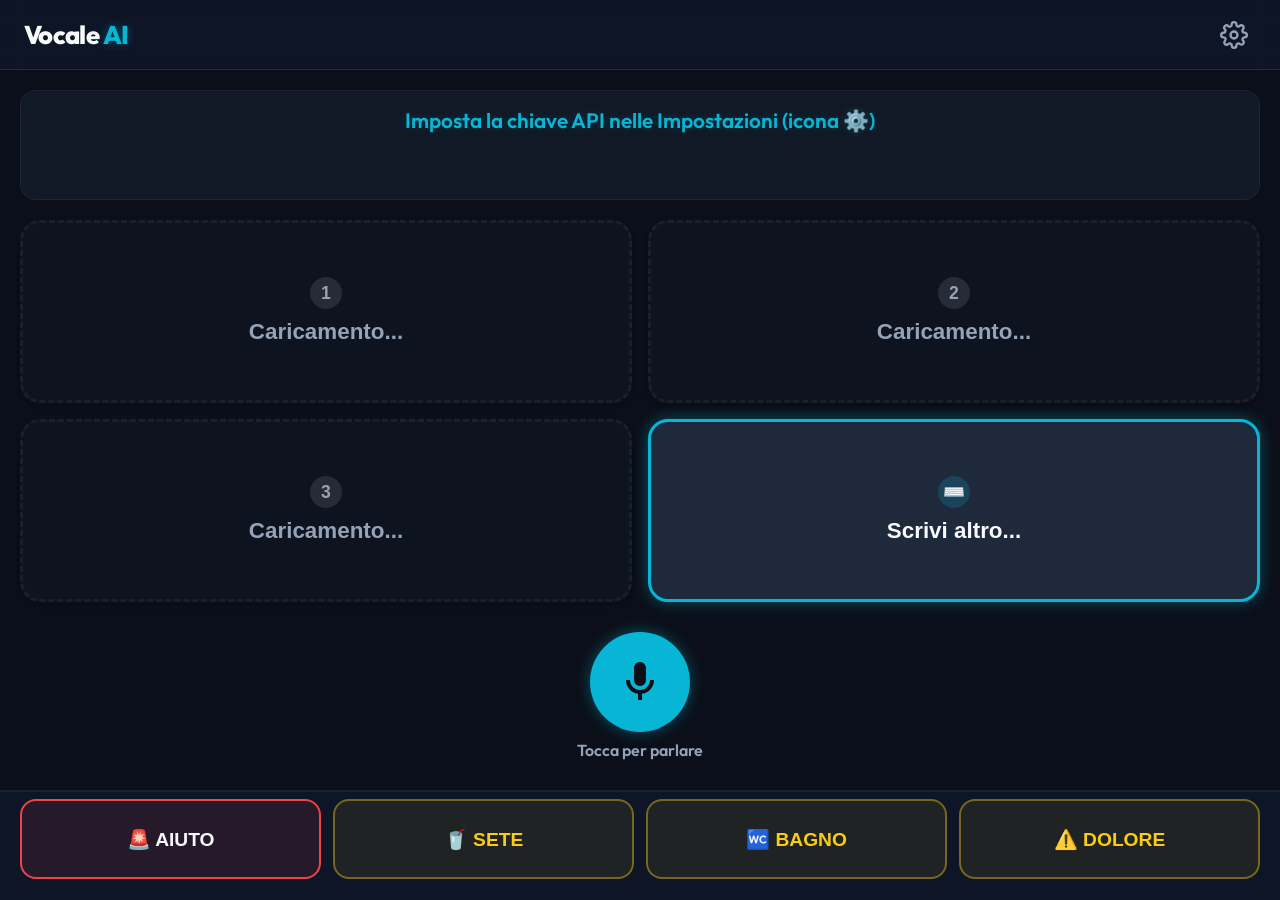
==== index.html @ 59e92af0 "Add Vocale AI predictive communication app Initial implementation of Vocale AI, a predictive augment" ====
<!DOCTYPE html>
<html lang="it">
<head>
    <meta charset="UTF-8">
    <meta name="viewport" content="width=device-width, initial-scale=1.0, maximum-scale=1.0, user-scalable=no, viewport-fit=cover">
    <title>Vocale AI - CAA Predittiva</title>
    <link rel="stylesheet" href="style.css">
    <!-- Google Fonts for modern typography -->
    <link rel="preconnect" href="https://fonts.googleapis.com">
    <link rel="preconnect" href="https://fonts.gstatic.com" crossorigin>
    <link href="https://fonts.googleapis.com/css2?family=Outfit:wght@400;600;800&display=swap" rel="stylesheet">
</head>
<body>

    <header class="app-header">
        <h1 class="logo">Vocale <span class="accent">AI</span></h1>
        <button id="settings-open-btn" class="icon-btn" aria-label="Apri impostazioni">
            <svg viewBox="0 0 24 24" width="28" height="28" fill="none" stroke="currentColor" stroke-width="2" stroke-linecap="round" stroke-linejoin="round">
                <circle cx="12" cy="12" r="3"></circle>
                <path d="M19.4 15a1.65 1.65 0 0 0 .33 1.82l.06.06a2 2 0 1 1-2.83 2.83l-.06-.06a1.65 1.65 0 0 0-1.82-.33 1.65 1.65 0 0 0-1 1.51V21a2 2 0 0 1-4 0v-.09A1.65 1.65 0 0 0 9 19.4a1.65 1.65 0 0 0-1.82.33l-.06.06a2 2 0 1 1-2.83-2.83l.06-.06a1.65 1.65 0 0 0 .33-1.82 1.65 1.65 0 0 0-1.51-1H3a2 2 0 0 1 0-4h.09A1.65 1.65 0 0 0 4.6 9a1.65 1.65 0 0 0-.33-1.82l-.06-.06a2 2 0 1 1 2.83-2.83l.06.06a1.65 1.65 0 0 0 1.82.33H9a1.65 1.65 0 0 0 1-1.51V3a2 2 0 0 1 4 0v.09a1.65 1.65 0 0 0 1 1.51 1.65 1.65 0 0 0 1.82-.33l.06-.06a2 2 0 1 1 2.83 2.83l-.06.06a1.65 1.65 0 0 0-.33 1.82V9a1.65 1.65 0 0 0 1.51 1H21a2 2 0 0 1 0 4h-.09a1.65 1.65 0 0 0-1.51 1z"></path>
            </svg>
        </button>
    </header>

    <main class="container">
        <!-- Status Display -->
        <section class="status-panel" id="status-panel">
            <div id="status" class="status-text">Imposta la chiave API per iniziare</div>
            
            <!-- Real-time Audio Wave Visualizer -->
            <canvas id="audio-visualizer" width="300" height="40"></canvas>
            
            <div id="heard-box" class="heard-box hidden">
                <span class="heard-label">Ascoltato:</span>
                <span id="heard-text" class="heard-text">...</span>
            </div>
        </section>

        <!-- Central Layout: Grid & Manual Mic -->
        <section class="interaction-area">
            <div class="grid-layout">
                <!-- Predictive Buttons (Populated by JS) -->
                <button id="suggest-1" class="suggestion-btn empty" disabled>
                    <span class="btn-num">1</span>
                    <span class="btn-text">Caricamento...</span>
                </button>
                <button id="suggest-2" class="suggestion-btn empty" disabled>
                    <span class="btn-num">2</span>
                    <span class="btn-text">Caricamento...</span>
                </button>
                <button id="suggest-3" class="suggestion-btn empty" disabled>
                    <span class="btn-num">3</span>
                    <span class="btn-text">Caricamento...</span>
                </button>
                
                <!-- Custom Option Button -->
                <button id="custom-btn" class="suggestion-btn custom-option">
                    <span class="btn-num">⌨️</span>
                    <span class="btn-text">Scrivi altro...</span>
                </button>
            </div>

            <!-- Giant Microphone Button (Shown in manual mode or as toggle) -->
            <div class="mic-container">
                <button id="mic-btn" aria-label="Attiva microfono" class="mic-pulse-btn">
                    <svg viewBox="0 0 24 24" width="48" height="48" fill="currentColor">
                        <path d="M12 14c1.66 0 3-1.34 3-3V5c0-1.66-1.34-3-3-3S9 3.34 9 5v6c0 1.66 1.34 3 3 3z"/>
                        <path d="M17 11c0 2.76-2.24 5-5 5s-5-2.24-5-5H5c0 3.53 2.61 6.43 6 6.92V21h2v-3.08c3.39-.49 6-3.39 6-6.92h-2z"/>
                    </svg>
                </button>
                <span id="mic-instruction" class="mic-instruction">Tocca per parlare</span>
            </div>
        </section>
    </main>

    <!-- Emergency Footer -->
    <footer class="emergency-bar" id="emergency-bar">
        <!-- Will be dynamically populated by JS -->
    </footer>

    <!-- SETTINGS MODAL -->
    <div id="settings-modal" class="modal-overlay hidden" role="dialog" aria-modal="true" aria-labelledby="settings-title">
        <div class="modal-content">
            <div class="modal-header">
                <h2 id="settings-title">Impostazioni</h2>
                <button id="settings-close-btn" class="close-btn" aria-label="Chiudi impostazioni">&times;</button>
            </div>
            <div class="modal-body">
                <div class="form-group">
                    <label for="api-key-input">Gemini API Key</label>
                    <input type="password" id="api-key-input" placeholder="Inserisci la tua API Key...">
                    <small>La chiave viene salvata localmente sul tuo dispositivo.</small>
                </div>

                <div class="form-row">
                    <div class="form-group half">
                        <label for="username-input">Nome Utente (Allerta)</label>
                        <input type="text" id="username-input" placeholder="Es. Marco">
                    </div>
                    <div class="form-group half">
                        <label for="location-select">Luogo Attuale</label>
                        <select id="location-select">
                            <option value="Generico">Generico</option>
                            <option value="Casa">Casa</option>
                            <option value="Ristorante">Fuori / Ristorante</option>
                            <option value="Medico">Visita Medica</option>
                        </select>
                    </div>
                </div>

                <div class="form-group">
                    <label for="listening-mode-select">Modalità Ascolto</label>
                    <select id="listening-mode-select">
                        <option value="manual">Manuale (Tocca per ascoltare)</option>
                        <option value="continuous">Passivo Continuo (Sempre attivo)</option>
                    </select>
                </div>

                <div class="form-group">
                    <label for="voice-select">Voce Sintesi Vocale (TTS)</label>
                    <select id="voice-select">
                        <!-- Populated by JS -->
                    </select>
                </div>

                <div class="form-row">
                    <div class="form-group half">
                        <label for="voice-rate">Velocità</label>
                        <input type="range" id="voice-rate" min="0.5" max="2" step="0.1" value="1">
                        <span id="rate-val">1.0x</span>
                    </div>
                    <div class="form-group half">
                        <label for="voice-pitch">Tonalità</label>
                        <input type="range" id="voice-pitch" min="0.5" max="1.5" step="0.1" value="1">
                        <span id="pitch-val">1.0</span>
                    </div>
                </div>

                <!-- Configurable Emergency Shortcuts -->
                <div class="form-group emergency-config-section">
                    <label>Pulsanti di Emergenza Personalizzati</label>
                    <div class="emergency-config-row">
                        <input type="text" id="em-lbl-1" placeholder="Etichetta (es. 🚨 AIUTO)" class="em-input-lbl">
                        <input type="text" id="em-txt-1" placeholder="Frase parlata (es. Aiuto!)" class="em-input-txt">
                    </div>
                    <div class="emergency-config-row">
                        <input type="text" id="em-lbl-2" placeholder="Etichetta (es. 🥤 SETE)" class="em-input-lbl">
                        <input type="text" id="em-txt-2" placeholder="Frase parlata (es. Voglio bere)" class="em-input-txt">
                    </div>
                    <div class="emergency-config-row">
                        <input type="text" id="em-lbl-3" placeholder="Etichetta (es. 🚾 BAGNO)" class="em-input-lbl">
                        <input type="text" id="em-txt-3" placeholder="Frase parlata (es. Devo andare in bagno)" class="em-input-txt">
                    </div>
                    <div class="emergency-config-row">
                        <input type="text" id="em-lbl-4" placeholder="Etichetta (es. ⚠️ DOLORE)" class="em-input-lbl">
                        <input type="text" id="em-txt-4" placeholder="Frase parlata (es. Sento dolore)" class="em-input-txt">
                    </div>
                </div>

                <div class="form-group danger-zone">
                    <h3>Dati & Memoria</h3>
                    <button id="clear-memory-btn" class="secondary-btn danger">Cancella cronologia risposte</button>
                </div>
            </div>
            <div class="modal-footer">
                <button id="settings-save-btn" class="primary-btn">Salva Impostazioni</button>
            </div>
        </div>
    </div>

    <!-- CUSTOM TEXT INPUT MODAL -->
    <div id="custom-modal" class="modal-overlay hidden" role="dialog" aria-modal="true" aria-labelledby="custom-title">
        <div class="modal-content custom-text-content">
            <div class="modal-header">
                <h2 id="custom-title">Messaggio Personalizzato</h2>
                <button id="custom-close-btn" class="close-btn" aria-label="Chiudi">&times;</button>
            </div>
            <div class="modal-body">
                <textarea id="custom-text-input" placeholder="Scrivi qui quello che vuoi dire..." rows="4"></textarea>
                
                <!-- Quick Phrases inside keyboard modal (dynamic prediction grid) -->
                <div class="quick-words-grid" id="predictive-words-grid">
                    <!-- Word pills will be injected here dynamically by JS -->
                </div>
            </div>
            <div class="modal-footer">
                <button id="custom-clear-btn" class="secondary-btn">Cancella</button>
                <button id="custom-speak-btn" class="primary-btn speak">🗣️ Parla</button>
            </div>
        </div>
    </div>

    <script src="script.js"></script>
</body>
</html>
---- style.css ----
/* Modern Dark Theme Design System */
:root {
    --bg-main: #0b0f19;
    --bg-card: #1e293b;
    --bg-card-hover: #334155;
    --text-primary: #f8fafc;
    --text-secondary: #94a3b8;
    --accent-cyan: #06b6d4;
    --accent-cyan-glow: rgba(6, 182, 212, 0.4);
    --accent-yellow: #facc15;
    --accent-yellow-glow: rgba(250, 204, 21, 0.3);
    --accent-red: #ef4444;
    --accent-red-glow: rgba(239, 68, 68, 0.4);
    --font-main: 'Outfit', -apple-system, BlinkMacSystemFont, "Segoe UI", Roboto, Helvetica, Arial, sans-serif;
    --shadow-neon: 0 0 15px var(--accent-cyan-glow);
    --shadow-red: 0 0 15px var(--accent-red-glow);
}

/* Reset and Base Styles */
* {
    box-sizing: border-box;
    margin: 0;
    padding: 0;
    -webkit-tap-highlight-color: transparent; /* Disable tap highlight on mobile */
}

body {
    background-color: var(--bg-main);
    color: var(--text-primary);
    font-family: var(--font-main);
    height: 100vh;
    display: flex;
    flex-direction: column;
    overflow: hidden;
    position: relative;
}

/* Header (iPhone Safe Area top support) */
.app-header {
    height: calc(70px + env(safe-area-inset-top, 0px));
    padding-top: env(safe-area-inset-top, 0px);
    background-color: rgba(15, 23, 42, 0.8);
    backdrop-filter: blur(10px);
    border-bottom: 1px solid rgba(255, 255, 255, 0.1);
    display: flex;
    align-items: center;
    justify-content: space-between;
    padding-left: 24px;
    padding-right: 24px;
    z-index: 10;
}

.logo {
    font-size: 1.6rem;
    font-weight: 800;
    letter-spacing: -0.025em;
    color: var(--text-primary);
}

.logo .accent {
    color: var(--accent-cyan);
    text-shadow: 0 0 10px var(--accent-cyan-glow);
}

.icon-btn {
    background: transparent;
    border: none;
    color: var(--text-secondary);
    cursor: pointer;
    padding: 8px;
    border-radius: 50%;
    transition: all 0.2s ease;
    display: flex;
    align-items: center;
    justify-content: center;
}

.icon-btn:hover {
    color: var(--text-primary);
    background-color: rgba(255, 255, 255, 0.05);
    transform: rotate(30deg);
}

/* Main Container */
.container {
    flex: 1;
    display: flex;
    flex-direction: column;
    padding: 20px;
    gap: 20px;
    justify-content: space-between;
    overflow: hidden;
}

/* Status Panel */
.status-panel {
    background: rgba(30, 41, 59, 0.4);
    border: 1px solid rgba(255, 255, 255, 0.05);
    border-radius: 16px;
    padding: 16px 20px;
    min-height: 110px;
    display: flex;
    flex-direction: column;
    justify-content: center;
    align-items: center;
    gap: 6px;
}

.status-text {
    font-size: 1.3rem;
    font-weight: 600;
    text-align: center;
    color: var(--accent-cyan);
    text-shadow: 0 0 8px rgba(6, 182, 212, 0.2);
}

/* Audio Visualizer Canvas */
#audio-visualizer {
    width: 100%;
    max-width: 300px;
    height: 40px;
    display: block;
    background: transparent;
    pointer-events: none;
    margin-top: 4px;
}

.heard-box {
    display: flex;
    align-items: center;
    gap: 8px;
    font-size: 1rem;
    background: rgba(15, 23, 42, 0.6);
    padding: 4px 12px;
    border-radius: 20px;
    border: 1px solid rgba(255, 255, 255, 0.05);
    max-width: 100%;
    transition: all 0.3s ease;
}

.heard-box.hidden {
    display: none;
}

.heard-label {
    color: var(--text-secondary);
    font-weight: 600;
}

.heard-text {
    color: var(--accent-yellow);
    font-style: italic;
    white-space: nowrap;
    overflow: hidden;
    text-overflow: ellipsis;
    max-width: 250px;
}

/* Alert Glow Animation (Name Detection) */
@keyframes alert-glow-anim {
    0% {
        box-shadow: 0 0 5px var(--accent-yellow-glow);
        border-color: rgba(250, 204, 21, 0.4);
    }
    50% {
        box-shadow: 0 0 20px var(--accent-yellow), 0 0 8px var(--accent-yellow-glow);
        border-color: var(--accent-yellow);
    }
    100% {
        box-shadow: 0 0 5px var(--accent-yellow-glow);
        border-color: rgba(250, 204, 21, 0.4);
    }
}

.heard-box.alert-glow {
    animation: alert-glow-anim 1.2s infinite;
    background-color: rgba(250, 204, 21, 0.12) !important;
    border-color: var(--accent-yellow) !important;
    border-width: 2px !important;
}

/* Interaction Area */
.interaction-area {
    flex: 1;
    display: flex;
    flex-direction: column;
    gap: 20px;
    min-height: 0;
}

/* Grid Layout for Big Buttons */
.grid-layout {
    display: grid;
    grid-template-columns: 1fr 1fr;
    grid-template-rows: 1fr 1fr;
    gap: 16px;
    flex: 1;
    min-height: 0;
}

/* Suggestion Buttons (Giant buttons) */
.suggestion-btn {
    background-color: var(--bg-card);
    border: 3px solid rgba(255, 255, 255, 0.05);
    border-radius: 20px;
    color: var(--text-primary);
    cursor: pointer;
    display: flex;
    flex-direction: column;
    align-items: center;
    justify-content: center;
    padding: 16px;
    gap: 10px;
    transition: all 0.2s cubic-bezier(0.4, 0, 0.2, 1);
    box-shadow: 0 4px 6px -1px rgba(0, 0, 0, 0.1), 0 2px 4px -1px rgba(0, 0, 0, 0.06);
    text-align: center;
}

.suggestion-btn.empty {
    border-style: dashed;
    background-color: rgba(30, 41, 59, 0.2);
    color: var(--text-secondary);
    cursor: not-allowed;
}

.suggestion-btn.custom-option {
    border-color: var(--accent-cyan);
    box-shadow: var(--shadow-neon);
}

.suggestion-btn:not(.empty):hover {
    background-color: var(--bg-card-hover);
    transform: translateY(-2px);
    border-color: var(--text-secondary);
}

.suggestion-btn:not(.empty):active {
    transform: translateY(1px);
    filter: brightness(0.9);
}

.suggestion-btn.custom-option:hover {
    border-color: #22d3ee;
    background-color: rgba(6, 182, 212, 0.08);
}

.btn-num {
    font-size: 1.1rem;
    font-weight: 800;
    background-color: rgba(255, 255, 255, 0.1);
    width: 32px;
    height: 32px;
    display: flex;
    align-items: center;
    justify-content: center;
    border-radius: 50%;
    color: var(--text-secondary);
}

.custom-option .btn-num {
    background-color: rgba(6, 182, 212, 0.2);
    color: var(--accent-cyan);
}

.btn-text {
    font-size: 1.4rem;
    font-weight: 600;
    line-height: 1.2;
    word-break: break-word;
}

/* Giant Microphone Area */
.mic-container {
    display: flex;
    flex-direction: column;
    align-items: center;
    gap: 8px;
    padding: 10px 0;
}

.mic-container.hidden {
    display: none;
}

.mic-pulse-btn {
    width: 100px;
    height: 100px;
    border-radius: 50%;
    background-color: var(--accent-cyan);
    color: var(--bg-main);
    border: none;
    cursor: pointer;
    display: flex;
    align-items: center;
    justify-content: center;
    transition: all 0.3s ease;
    box-shadow: var(--shadow-neon);
}

.mic-pulse-btn:hover {
    transform: scale(1.05);
    background-color: #22d3ee;
}

.mic-pulse-btn.listening {
    background-color: var(--accent-red);
    color: var(--text-primary);
    animation: mic-pulse-anim 1.5s infinite;
    box-shadow: var(--shadow-red);
}

.mic-instruction {
    font-size: 1rem;
    font-weight: 600;
    color: var(--text-secondary);
}

@keyframes mic-pulse-anim {
    0% { box-shadow: 0 0 0 0 rgba(239, 68, 68, 0.6); }
    70% { box-shadow: 0 0 0 18px rgba(239, 68, 68, 0); }
    100% { box-shadow: 0 0 0 0 rgba(239, 68, 68, 0); }
}

/* Emergency Footer (iPhone Safe Area bottom support) */
.emergency-bar {
    height: calc(110px + env(safe-area-inset-bottom, 0px));
    padding-bottom: calc(env(safe-area-inset-bottom, 0px) + 14px);
    background-color: rgba(15, 23, 42, 0.9);
    border-top: 2px solid rgba(255, 255, 255, 0.05);
    display: flex;
    align-items: center;
    justify-content: space-around;
    padding-left: 20px;
    padding-right: 20px;
    gap: 12px;
    z-index: 10;
}

.emergency-btn {
    flex: 1;
    height: 80px;
    font-size: 1.2rem;
    font-weight: 800;
    border-radius: 16px;
    border: 2px solid rgba(250, 204, 21, 0.4);
    background-color: rgba(250, 204, 21, 0.08);
    color: var(--accent-yellow);
    cursor: pointer;
    transition: all 0.2s ease;
    display: flex;
    align-items: center;
    justify-content: center;
    box-shadow: var(--accent-yellow-glow);
}

.emergency-btn:hover {
    background-color: rgba(250, 204, 21, 0.15);
    border-color: var(--accent-yellow);
    transform: translateY(-2px);
}

.emergency-btn:active {
    transform: scale(0.97);
}

.emergency-btn.help {
    border-color: var(--accent-red);
    background-color: rgba(239, 68, 68, 0.1);
    color: var(--text-primary);
}

.emergency-btn.help:hover {
    background-color: rgba(239, 68, 68, 0.2);
    border-color: var(--accent-red);
}

/* Modals Overlay */
.modal-overlay {
    position: fixed;
    top: 0;
    left: 0;
    right: 0;
    bottom: 0;
    background-color: rgba(11, 15, 25, 0.8);
    backdrop-filter: blur(8px);
    display: flex;
    align-items: center;
    justify-content: center;
    padding: 20px;
    z-index: 100;
    transition: opacity 0.3s ease;
}

.modal-overlay.hidden {
    display: none;
    pointer-events: none;
}

.modal-content {
    background-color: var(--bg-card);
    border: 2px solid var(--accent-cyan);
    box-shadow: 0 25px 50px -12px rgba(0, 0, 0, 0.5), var(--shadow-neon);
    border-radius: 24px;
    width: 100%;
    max-width: 500px;
    display: flex;
    flex-direction: column;
    overflow: hidden;
    max-height: 90vh;
}

.modal-header {
    padding: 20px 24px;
    border-bottom: 1px solid rgba(255, 255, 255, 0.05);
    display: flex;
    align-items: center;
    justify-content: space-between;
}

.modal-header h2 {
    font-size: 1.5rem;
    font-weight: 700;
}

.close-btn {
    background: transparent;
    border: none;
    color: var(--text-secondary);
    font-size: 2rem;
    cursor: pointer;
    width: 40px;
    height: 40px;
    border-radius: 50%;
    display: flex;
    align-items: center;
    justify-content: center;
    transition: all 0.2s ease;
}

.close-btn:hover {
    color: var(--text-primary);
    background-color: rgba(255, 255, 255, 0.05);
}

.modal-body {
    padding: 24px;
    overflow-y: auto;
    display: flex;
    flex-direction: column;
    gap: 20px;
}

/* Forms */
.form-group {
    display: flex;
    flex-direction: column;
    gap: 8px;
}

.form-group label {
    font-size: 1rem;
    font-weight: 600;
    color: var(--text-secondary);
}

.form-group input[type="password"],
.form-group input[type="text"],
.form-group select,
.modal-body textarea {
    background-color: rgba(15, 23, 42, 0.6);
    border: 2px solid rgba(255, 255, 255, 0.05);
    border-radius: 12px;
    padding: 12px 16px;
    font-size: 1.1rem;
    color: var(--text-primary);
    font-family: var(--font-main);
    transition: border-color 0.2s ease;
    width: 100%;
}

.form-group input[type="password"]:focus,
.form-group input[type="text"]:focus,
.form-group select:focus,
.modal-body textarea:focus {
    outline: none;
    border-color: var(--accent-cyan);
}

.form-group small {
    font-size: 0.85rem;
    color: var(--text-secondary);
}

.form-row {
    display: flex;
    gap: 16px;
}

.form-group.half {
    flex: 1;
}

.form-group input[type="range"] {
    -webkit-appearance: none;
    width: 100%;
    height: 6px;
    border-radius: 3px;
    background: rgba(255, 255, 255, 0.1);
    outline: none;
    margin: 12px 0;
}

.form-group input[type="range"]::-webkit-slider-thumb {
    -webkit-appearance: none;
    appearance: none;
    width: 20px;
    height: 20px;
    border-radius: 50%;
    background: var(--accent-cyan);
    cursor: pointer;
    box-shadow: 0 0 10px var(--accent-cyan-glow);
}

/* Configurable Emergency Styles */
.emergency-config-section {
    border-top: 1px solid rgba(255, 255, 255, 0.05);
    padding-top: 16px;
    margin-top: 8px;
    display: flex;
    flex-direction: column;
    gap: 12px;
}

.emergency-config-section label {
    font-size: 1.1rem;
    font-weight: 700;
    color: var(--accent-yellow);
}

.emergency-config-row {
    display: flex;
    gap: 10px;
}

.em-input-lbl {
    flex: 2; /* 40% width for emoji/label */
}

.em-input-txt {
    flex: 3; /* 60% width for TTS spoken phrase */
}

.danger-zone {
    border-top: 1px solid rgba(255, 255, 255, 0.05);
    padding-top: 16px;
    margin-top: 8px;
}

.danger-zone h3 {
    font-size: 1.1rem;
    color: var(--accent-red);
    margin-bottom: 8px;
}

/* Modals Footers */
.modal-footer {
    padding: 16px 24px;
    border-top: 1px solid rgba(255, 255, 255, 0.05);
    display: flex;
    justify-content: flex-end;
    gap: 12px;
}

.primary-btn {
    background-color: var(--accent-cyan);
    color: var(--bg-main);
    border: none;
    border-radius: 12px;
    padding: 12px 24px;
    font-size: 1.1rem;
    font-weight: 700;
    cursor: pointer;
    transition: all 0.2s ease;
}

.primary-btn:hover {
    background-color: #22d3ee;
    box-shadow: var(--shadow-neon);
}

.primary-btn.speak {
    background-color: var(--accent-yellow);
    box-shadow: var(--accent-yellow-glow);
}

.primary-btn.speak:hover {
    background-color: #fde047;
    box-shadow: 0 0 15px rgba(250, 204, 21, 0.5);
}

.secondary-btn {
    background-color: transparent;
    border: 2px solid rgba(255, 255, 255, 0.1);
    color: var(--text-primary);
    border-radius: 12px;
    padding: 12px 24px;
    font-size: 1.1rem;
    font-weight: 600;
    cursor: pointer;
    transition: all 0.2s ease;
}

.secondary-btn:hover {
    background-color: rgba(255, 255, 255, 0.05);
    border-color: rgba(255, 255, 255, 0.2);
}

.secondary-btn.danger {
    border-color: rgba(239, 68, 68, 0.4);
    color: var(--accent-red);
}

.secondary-btn.danger:hover {
    background-color: rgba(239, 68, 68, 0.1);
    border-color: var(--accent-red);
}

/* Custom Text Modal Specifics */
.custom-text-content {
    max-width: 600px;
}

.modal-body textarea {
    resize: none;
    font-size: 1.3rem;
    font-weight: 600;
    line-height: 1.4;
}

.quick-words-grid {
    display: grid;
    grid-template-columns: repeat(3, 1fr);
    gap: 10px;
    margin-top: 10px;
    min-height: 100px;
}

.word-pill {
    background-color: rgba(255, 255, 255, 0.04);
    border: 1px solid rgba(255, 255, 255, 0.08);
    color: var(--text-primary);
    border-radius: 20px;
    padding: 12px;
    font-size: 1.1rem;
    font-weight: 600;
    cursor: pointer;
    transition: all 0.2s ease;
    text-align: center;
}

.word-pill:hover {
    background-color: rgba(255, 255, 255, 0.08);
    border-color: rgba(255, 255, 255, 0.2);
    transform: scale(1.02);
}

.word-pill:active {
    transform: scale(0.98);
}

/* Responsiveness adjustments for smaller devices */
@media (max-width: 480px) {
    .grid-layout {
        gap: 12px;
    }
    
    .btn-text {
        font-size: 1.2rem;
    }
    
    .emergency-bar {
        padding: 10px;
        gap: 8px;
        height: calc(95px + env(safe-area-inset-bottom, 0px));
        padding-bottom: calc(env(safe-area-inset-bottom, 0px) + 8px);
    }
    
    .emergency-btn {
        height: 70px;
        font-size: 1rem;
        border-radius: 12px;
    }
    
    .status-text {
        font-size: 1.1rem;
    }
    
    .quick-words-grid {
        grid-template-columns: 1fr 1fr;
    }
}
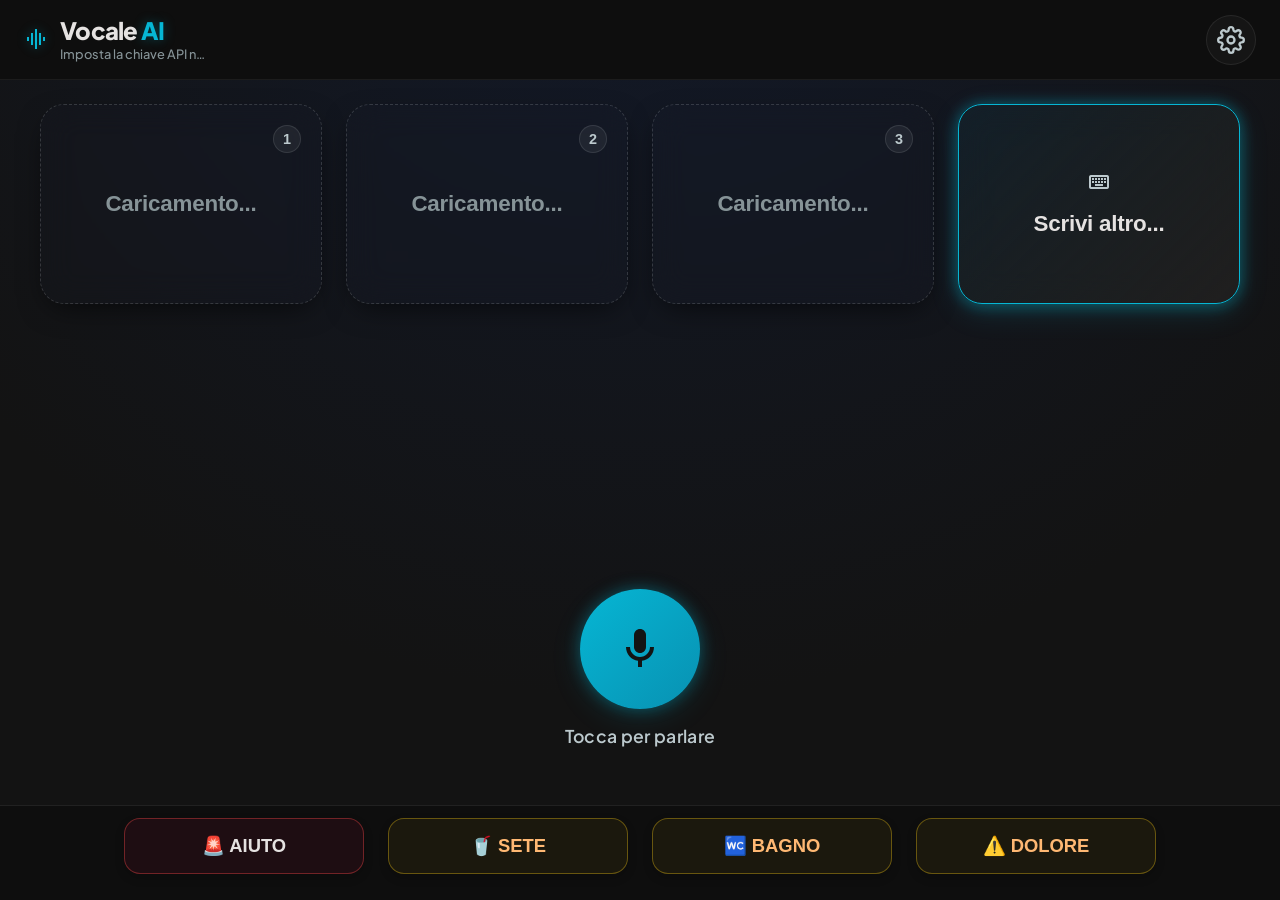
==== commit c0f08750: "Implement Stitch Design System with Material Symbols Redesign UI with premium glassmorphic styling a" ====
--- a/index.html
+++ b/index.html
@@ -4,16 +4,40 @@
     <meta charset="UTF-8">
     <meta name="viewport" content="width=device-width, initial-scale=1.0, maximum-scale=1.0, user-scalable=no, viewport-fit=cover">
     <title>Vocale AI - CAA Predittiva</title>
+    <!-- PWA Settings -->
+    <link rel="manifest" href="manifest.json">
+    <meta name="theme-color" content="#0b0f19">
+    <!-- iOS App Capable -->
+    <meta name="apple-mobile-web-app-capable" content="yes">
+    <meta name="apple-mobile-web-app-status-bar-style" content="black-translucent">
+    <meta name="apple-mobile-web-app-title" content="Vocale AI">
+    <link rel="apple-touch-icon" href="data:image/svg+xml;utf8,<svg xmlns=%22http://www.w3.org/2000/svg%22 viewBox=%220 0 24 24%22 width=%22180%22 height=%22180%22 fill=%22none%22 stroke=%22%2306b6d4%22 stroke-width=%222%22 stroke-linecap=%22round%22 stroke-linejoin=%22round%22><path d=%22M12 14c1.66 0 3-1.34 3-3V5c0-1.66-1.34-3-3-3S9 3.34 9 5v6c0 1.66 1.34 3 3 3z%22/><path d=%22M17 11c0 2.76-2.24 5-5 5s-5-2.24-5-5H5c0 3.53 2.61 6.43 6 6.92V21h2v-3.08c3.39-.49 6-3.39 6-6.92h-2z%22/></svg>">
+    
     <link rel="stylesheet" href="style.css">
-    <!-- Google Fonts for modern typography -->
+    <!-- Google Fonts & Material Symbols (Stitch Design System) -->
     <link rel="preconnect" href="https://fonts.googleapis.com">
     <link rel="preconnect" href="https://fonts.gstatic.com" crossorigin>
-    <link href="https://fonts.googleapis.com/css2?family=Outfit:wght@400;600;800&display=swap" rel="stylesheet">
+    <link href="https://fonts.googleapis.com/css2?family=Outfit:wght@400;600;800&family=Plus+Jakarta+Sans:wght@400;500;600;700&family=Atkinson+Hyperlegible+Next:wght@600&display=swap" rel="stylesheet">
+    <link href="https://fonts.googleapis.com/css2?family=Material+Symbols+Outlined:wght,FILL@100..700,0..1&display=swap" rel="stylesheet">
 </head>
 <body>
 
     <header class="app-header">
-        <h1 class="logo">Vocale <span class="accent">AI</span></h1>
+        <div class="header-left">
+            <span class="material-symbols-outlined logo-icon">graphic_eq</span>
+            <div class="logo-wrapper">
+                <h1 class="logo">Vocale <span class="accent">AI</span></h1>
+                <div id="status" class="status-subtext">Caricamento in corso...</div>
+            </div>
+        </div>
+        
+        <!-- Context status pill (Stitch style) -->
+        <div id="heard-box" class="heard-box hidden">
+            <span class="heard-label">Ascoltato:</span>
+            <span id="heard-text" class="heard-text">...</span>
+            <canvas id="audio-visualizer" width="80" height="20"></canvas>
+        </div>
+        
         <button id="settings-open-btn" class="icon-btn" aria-label="Apri impostazioni">
             <svg viewBox="0 0 24 24" width="28" height="28" fill="none" stroke="currentColor" stroke-width="2" stroke-linecap="round" stroke-linejoin="round">
                 <circle cx="12" cy="12" r="3"></circle>
@@ -23,20 +47,6 @@
     </header>
 
     <main class="container">
-        <!-- Status Display -->
-        <section class="status-panel" id="status-panel">
-            <div id="status" class="status-text">Imposta la chiave API per iniziare</div>
-            
-            <!-- Real-time Audio Wave Visualizer -->
-            <canvas id="audio-visualizer" width="300" height="40"></canvas>
-            
-            <div id="heard-box" class="heard-box hidden">
-                <span class="heard-label">Ascoltato:</span>
-                <span id="heard-text" class="heard-text">...</span>
-            </div>
-        </section>
-
-        <!-- Central Layout: Grid & Manual Mic -->
         <section class="interaction-area">
             <div class="grid-layout">
                 <!-- Predictive Buttons (Populated by JS) -->
@@ -55,15 +65,15 @@
                 
                 <!-- Custom Option Button -->
                 <button id="custom-btn" class="suggestion-btn custom-option">
-                    <span class="btn-num">⌨️</span>
+                    <span class="material-symbols-outlined btn-icon text-primary">keyboard</span>
                     <span class="btn-text">Scrivi altro...</span>
                 </button>
             </div>
 
-            <!-- Giant Microphone Button (Shown in manual mode or as toggle) -->
+            <!-- Central Microphone Button -->
             <div class="mic-container">
                 <button id="mic-btn" aria-label="Attiva microfono" class="mic-pulse-btn">
-                    <svg viewBox="0 0 24 24" width="48" height="48" fill="currentColor">
+                    <svg viewBox="0 0 24 24" width="36" height="36" fill="currentColor">
                         <path d="M12 14c1.66 0 3-1.34 3-3V5c0-1.66-1.34-3-3-3S9 3.34 9 5v6c0 1.66 1.34 3 3 3z"/>
                         <path d="M17 11c0 2.76-2.24 5-5 5s-5-2.24-5-5H5c0 3.53 2.61 6.43 6 6.92V21h2v-3.08c3.39-.49 6-3.39 6-6.92h-2z"/>
                     </svg>
@@ -90,6 +100,12 @@
                     <label for="api-key-input">Gemini API Key</label>
                     <input type="password" id="api-key-input" placeholder="Inserisci la tua API Key...">
                     <small>La chiave viene salvata localmente sul tuo dispositivo.</small>
+                </div>
+
+                <div class="form-group">
+                    <label for="instructions-input">Profilo Utente / Istruzioni IA</label>
+                    <textarea id="instructions-input" placeholder="Es. 'Sono un ragazzo di 20 anni, rispondi con uno stile molto informale e giovanile' oppure 'Usa un tono professionale e formale'..." rows="2"></textarea>
+                    <small>Aiuta Gemini ad adattare le risposte alla tua personalità e alle tue esigenze.</small>
                 </div>
 
                 <div class="form-row">
@@ -108,12 +124,22 @@
                     </div>
                 </div>
 
-                <div class="form-group">
-                    <label for="listening-mode-select">Modalità Ascolto</label>
-                    <select id="listening-mode-select">
-                        <option value="manual">Manuale (Tocca per ascoltare)</option>
-                        <option value="continuous">Passivo Continuo (Sempre attivo)</option>
-                    </select>
+                <div class="form-row">
+                    <div class="form-group half">
+                        <label for="listening-mode-select">Ascolto</label>
+                        <select id="listening-mode-select">
+                            <option value="manual">Manuale</option>
+                            <option value="continuous">Passivo</option>
+                        </select>
+                    </div>
+                    <div class="form-group half">
+                        <label for="model-select">Modello IA</label>
+                        <select id="model-select">
+                            <option value="gemini-3.1-flash-lite">3.1 Flash-Lite (Veloce)</option>
+                            <option value="gemini-3.5-flash">3.5 Flash (Bilanciato)</option>
+                            <option value="gemini-2.5-flash">2.5 Flash (Legacy)</option>
+                        </select>
+                    </div>
                 </div>
 
                 <div class="form-group">
--- a/style.css
+++ b/style.css
@@ -1,19 +1,36 @@
-/* Modern Dark Theme Design System */
+/* ==========================================================================
+   Vocale AI - Premium Design System (Inspired by Google Stitch Vibe Design)
+   ========================================================================== */
+
 :root {
-    --bg-main: #0b0f19;
-    --bg-card: #1e293b;
-    --bg-card-hover: #334155;
-    --text-primary: #f8fafc;
-    --text-secondary: #94a3b8;
+    /* Color Palette (Fidelity theme from Stitch Design System) */
+    --bg-main: #131313;
+    --bg-card: #201f1f;
+    --bg-card-hover: #353534;
+    --bg-header: #0e0e0e;
+    --border-glow: rgba(6, 182, 212, 0.12);
+    --border-glow-hover: rgba(6, 182, 212, 0.35);
+    
+    /* Text colors */
+    --text-primary: #e5e2e1;
+    --text-secondary: #bcc9cd;
+    --text-muted: #869397;
+    
+    /* Neon Accents & Glows */
     --accent-cyan: #06b6d4;
-    --accent-cyan-glow: rgba(6, 182, 212, 0.4);
-    --accent-yellow: #facc15;
-    --accent-yellow-glow: rgba(250, 204, 21, 0.3);
-    --accent-red: #ef4444;
-    --accent-red-glow: rgba(239, 68, 68, 0.4);
-    --font-main: 'Outfit', -apple-system, BlinkMacSystemFont, "Segoe UI", Roboto, Helvetica, Arial, sans-serif;
-    --shadow-neon: 0 0 15px var(--accent-cyan-glow);
-    --shadow-red: 0 0 15px var(--accent-red-glow);
+    --accent-cyan-glow: rgba(6, 182, 212, 0.35);
+    --accent-yellow: #ffb873;
+    --accent-yellow-glow: rgba(255, 184, 115, 0.25);
+    --accent-red: #ffb4ab;
+    --accent-red-glow: rgba(255, 180, 171, 0.35);
+    
+    /* Tokens */
+    --font-main: 'Plus Jakarta Sans', 'Outfit', -apple-system, BlinkMacSystemFont, "Segoe UI", Roboto, sans-serif;
+    --font-label: 'Atkinson Hyperlegible Next', var(--font-main);
+    --shadow-neon: 0 8px 30px rgba(6, 182, 212, 0.15), 0 0 15px var(--accent-cyan-glow);
+    --shadow-red: 0 8px 30px rgba(255, 180, 171, 0.15), 0 0 15px var(--accent-red-glow);
+    --shadow-card: 0 10px 30px -10px rgba(0, 0, 0, 0.7);
+    --transition-smooth: all 0.3s cubic-bezier(0.4, 0, 0.2, 1);
 }
 
 /* Reset and Base Styles */
@@ -21,170 +38,191 @@
     box-sizing: border-box;
     margin: 0;
     padding: 0;
-    -webkit-tap-highlight-color: transparent; /* Disable tap highlight on mobile */
-}
-
-body {
-    background-color: var(--bg-main);
+    -webkit-tap-highlight-color: transparent;
+}
+
+/* Base Viewport Rules for Native App Feel */
+html, body {
+    position: fixed;
+    width: 100%;
+    height: 100dvh;
+    overflow: hidden;
+    background: radial-gradient(circle at 50% -20%, hsl(222, 40%, 12%) 0%, var(--bg-main) 70%);
     color: var(--text-primary);
     font-family: var(--font-main);
-    height: 100vh;
     display: flex;
     flex-direction: column;
-    overflow: hidden;
-    position: relative;
-}
-
-/* Header (iPhone Safe Area top support) */
+    -webkit-font-smoothing: antialiased;
+}
+
+/* Sleek Floating Header with Glassmorphism */
 .app-header {
-    height: calc(70px + env(safe-area-inset-top, 0px));
+    height: calc(80px + env(safe-area-inset-top, 0px));
     padding-top: env(safe-area-inset-top, 0px);
-    background-color: rgba(15, 23, 42, 0.8);
-    backdrop-filter: blur(10px);
-    border-bottom: 1px solid rgba(255, 255, 255, 0.1);
+    background-color: var(--bg-header);
+    backdrop-filter: blur(20px);
+    -webkit-backdrop-filter: blur(20px);
+    border-bottom: 1px solid rgba(255, 255, 255, 0.06);
     display: flex;
     align-items: center;
     justify-content: space-between;
     padding-left: 24px;
     padding-right: 24px;
     z-index: 10;
+    flex-shrink: 0;
+    gap: 16px;
+}
+
+.header-left {
+    display: flex;
+    align-items: center;
+    gap: 12px;
+}
+
+.logo-icon {
+    font-size: 2rem;
+    color: var(--accent-cyan);
+    text-shadow: 0 0 12px var(--accent-cyan-glow);
+}
+
+.logo-wrapper {
+    display: flex;
+    flex-direction: column;
 }
 
 .logo {
-    font-size: 1.6rem;
+    font-size: 1.5rem;
     font-weight: 800;
-    letter-spacing: -0.025em;
+    letter-spacing: -0.03em;
     color: var(--text-primary);
+    line-height: 1.1;
 }
 
 .logo .accent {
     color: var(--accent-cyan);
-    text-shadow: 0 0 10px var(--accent-cyan-glow);
-}
-
-.icon-btn {
-    background: transparent;
-    border: none;
-    color: var(--text-secondary);
-    cursor: pointer;
-    padding: 8px;
-    border-radius: 50%;
-    transition: all 0.2s ease;
+    text-shadow: 0 0 12px var(--accent-cyan-glow);
+}
+
+.status-subtext {
+    font-size: 0.8rem;
+    color: var(--text-muted);
+    font-weight: 500;
+    margin-top: 2px;
+    white-space: nowrap;
+    overflow: hidden;
+    text-overflow: ellipsis;
+    max-width: 150px;
+    transition: var(--transition-smooth);
+}
+
+/* Heard Box inside the Header (Stitch Vibe Pill) */
+.heard-box {
     display: flex;
     align-items: center;
-    justify-content: center;
-}
-
-.icon-btn:hover {
+    gap: 12px;
+    font-size: 0.9rem;
+    background: rgba(255, 255, 255, 0.04);
+    border: 1px solid rgba(255, 255, 255, 0.08);
+    padding: 8px 16px;
+    border-radius: 30px;
+    max-width: 45%;
+    overflow: hidden;
+    white-space: nowrap;
+    text-overflow: ellipsis;
+    box-shadow: inset 0 1px 1px rgba(255, 255, 255, 0.05);
+    transition: var(--transition-smooth);
+}
+
+.heard-box.hidden {
+    display: none !important;
+}
+
+.heard-label {
+    color: var(--text-muted);
+    font-weight: 600;
+    font-size: 0.8rem;
+    text-transform: uppercase;
+    letter-spacing: 0.05em;
+    flex-shrink: 0;
+}
+
+.heard-text {
     color: var(--text-primary);
-    background-color: rgba(255, 255, 255, 0.05);
-    transform: rotate(30deg);
-}
-
-/* Main Container */
-.container {
-    flex: 1;
-    display: flex;
-    flex-direction: column;
-    padding: 20px;
-    gap: 20px;
-    justify-content: space-between;
+    font-weight: 500;
     overflow: hidden;
-}
-
-/* Status Panel */
-.status-panel {
-    background: rgba(30, 41, 59, 0.4);
-    border: 1px solid rgba(255, 255, 255, 0.05);
-    border-radius: 16px;
-    padding: 16px 20px;
-    min-height: 110px;
-    display: flex;
-    flex-direction: column;
-    justify-content: center;
-    align-items: center;
-    gap: 6px;
-}
-
-.status-text {
-    font-size: 1.3rem;
-    font-weight: 600;
-    text-align: center;
-    color: var(--accent-cyan);
-    text-shadow: 0 0 8px rgba(6, 182, 212, 0.2);
-}
-
-/* Audio Visualizer Canvas */
+    text-overflow: ellipsis;
+}
+
+/* Small Audio Visualizer in Pill */
 #audio-visualizer {
-    width: 100%;
-    max-width: 300px;
-    height: 40px;
+    width: 60px;
+    height: 16px;
     display: block;
     background: transparent;
     pointer-events: none;
-    margin-top: 4px;
-}
-
-.heard-box {
+    flex-shrink: 0;
+}
+
+.icon-btn {
+    background: rgba(255, 255, 255, 0.03);
+    border: 1px solid rgba(255, 255, 255, 0.08);
+    color: var(--text-secondary);
+    cursor: pointer;
+    padding: 10px;
+    border-radius: 50%;
+    transition: var(--transition-smooth);
     display: flex;
     align-items: center;
-    gap: 8px;
-    font-size: 1rem;
-    background: rgba(15, 23, 42, 0.6);
-    padding: 4px 12px;
-    border-radius: 20px;
-    border: 1px solid rgba(255, 255, 255, 0.05);
-    max-width: 100%;
-    transition: all 0.3s ease;
-}
-
-.heard-box.hidden {
-    display: none;
-}
-
-.heard-label {
-    color: var(--text-secondary);
-    font-weight: 600;
-}
-
-.heard-text {
-    color: var(--accent-yellow);
-    font-style: italic;
-    white-space: nowrap;
+    justify-content: center;
+    flex-shrink: 0;
+}
+
+.icon-btn:hover {
+    color: var(--text-primary);
+    background-color: rgba(255, 255, 255, 0.08);
+    border-color: var(--accent-cyan);
+    transform: rotate(45deg) scale(1.05);
+    box-shadow: 0 0 15px rgba(6, 182, 212, 0.2);
+}
+
+/* Main Container Layout */
+.container {
+    flex: 1;
+    display: flex;
+    flex-direction: column;
+    padding: 24px;
+    gap: 20px;
+    justify-content: center;
     overflow: hidden;
-    text-overflow: ellipsis;
-    max-width: 250px;
-}
-
-/* Alert Glow Animation (Name Detection) */
+    min-height: 0;
+}
+
+/* Mention Alarm Glow Animation */
 @keyframes alert-glow-anim {
-    0% {
+    0%, 100% {
         box-shadow: 0 0 5px var(--accent-yellow-glow);
-        border-color: rgba(250, 204, 21, 0.4);
+        border-color: hsla(45, 93%, 47%, 0.4);
+        transform: scale(1);
     }
     50% {
-        box-shadow: 0 0 20px var(--accent-yellow), 0 0 8px var(--accent-yellow-glow);
+        box-shadow: 0 0 20px var(--accent-yellow), 0 0 10px var(--accent-yellow-glow);
         border-color: var(--accent-yellow);
-    }
-    100% {
-        box-shadow: 0 0 5px var(--accent-yellow-glow);
-        border-color: rgba(250, 204, 21, 0.4);
+        transform: scale(1.02);
     }
 }
 
 .heard-box.alert-glow {
-    animation: alert-glow-anim 1.2s infinite;
-    background-color: rgba(250, 204, 21, 0.12) !important;
-    border-color: var(--accent-yellow) !important;
+    animation: alert-glow-anim 1.4s infinite ease-in-out;
+    background-color: hsla(45, 93%, 47%, 0.1) !important;
     border-width: 2px !important;
 }
 
-/* Interaction Area */
+/* Main Interactive Grid & Mic Section */
 .interaction-area {
     flex: 1;
     display: flex;
     flex-direction: column;
-    gap: 20px;
+    gap: 24px;
     min-height: 0;
 }
 
@@ -198,40 +236,75 @@
     min-height: 0;
 }
 
-/* Suggestion Buttons (Giant buttons) */
+/* Suggestion Buttons (Glassmorphic Tiles - Stitch style) */
 .suggestion-btn {
-    background-color: var(--bg-card);
-    border: 3px solid rgba(255, 255, 255, 0.05);
-    border-radius: 20px;
+    background: var(--bg-card);
+    backdrop-filter: blur(16px);
+    -webkit-backdrop-filter: blur(16px);
+    border: 1px solid rgba(255, 255, 255, 0.08);
+    border-radius: 24px;
     color: var(--text-primary);
     cursor: pointer;
     display: flex;
     flex-direction: column;
-    align-items: center;
-    justify-content: center;
-    padding: 16px;
-    gap: 10px;
-    transition: all 0.2s cubic-bezier(0.4, 0, 0.2, 1);
-    box-shadow: 0 4px 6px -1px rgba(0, 0, 0, 0.1), 0 2px 4px -1px rgba(0, 0, 0, 0.06);
-    text-align: center;
+    align-items: flex-start;
+    justify-content: space-between;
+    padding: 20px;
+    transition: var(--transition-smooth);
+    box-shadow: var(--shadow-card);
+    text-align: left;
+    position: relative;
+    overflow: hidden;
+    aspect-ratio: 1 / 1;
+}
+
+.suggestion-btn::before {
+    content: '';
+    position: absolute;
+    top: 0;
+    left: 0;
+    right: 0;
+    bottom: 0;
+    background: radial-gradient(circle at 50% 50%, rgba(255, 255, 255, 0.03) 0%, transparent 80%);
+    opacity: 0;
+    transition: var(--transition-smooth);
 }
 
 .suggestion-btn.empty {
     border-style: dashed;
-    background-color: rgba(30, 41, 59, 0.2);
-    color: var(--text-secondary);
+    border-color: rgba(255, 255, 255, 0.15);
+    background-color: rgba(30, 41, 59, 0.1);
+    color: var(--text-muted);
     cursor: not-allowed;
 }
 
 .suggestion-btn.custom-option {
     border-color: var(--accent-cyan);
-    box-shadow: var(--shadow-neon);
+    background: linear-gradient(135deg, hsla(188, 86%, 53%, 0.05) 0%, var(--bg-card) 100%);
+    box-shadow: 0 4px 20px hsla(188, 86%, 53%, 0.1), var(--shadow-neon);
 }
 
 .suggestion-btn:not(.empty):hover {
     background-color: var(--bg-card-hover);
-    transform: translateY(-2px);
-    border-color: var(--text-secondary);
+    border-color: var(--accent-cyan);
+    transform: translateY(-4px);
+    box-shadow: 0 10px 25px -5px rgba(0, 0, 0, 0.4), 0 0 15px rgba(6, 182, 212, 0.25);
+}
+
+.suggestion-btn:hover .btn-icon {
+    color: var(--accent-cyan);
+}
+
+.btn-icon {
+    font-size: 2.5rem;
+    line-height: 1;
+    margin-bottom: 8px;
+    transition: var(--transition-smooth);
+    color: var(--text-secondary);
+}
+
+.suggestion-btn:not(.empty):hover::before {
+    opacity: 1;
 }
 
 .suggestion-btn:not(.empty):active {
@@ -241,122 +314,151 @@
 
 .suggestion-btn.custom-option:hover {
     border-color: #22d3ee;
-    background-color: rgba(6, 182, 212, 0.08);
-}
-
+    background: linear-gradient(135deg, hsla(188, 86%, 53%, 0.12) 0%, var(--bg-card-hover) 100%);
+}
+
+/* Numerical badge indicators absolute in the card corner */
 .btn-num {
-    font-size: 1.1rem;
+    font-size: 0.8rem;
     font-weight: 800;
-    background-color: rgba(255, 255, 255, 0.1);
-    width: 32px;
-    height: 32px;
+    background-color: rgba(255, 255, 255, 0.06);
+    border: 1px solid rgba(255, 255, 255, 0.1);
+    width: 24px;
+    height: 24px;
     display: flex;
     align-items: center;
     justify-content: center;
     border-radius: 50%;
     color: var(--text-secondary);
+    position: absolute;
+    top: 16px;
+    right: 16px;
+    transition: var(--transition-smooth);
+    z-index: 2;
+}
+
+.suggestion-btn:hover .btn-num {
+    background-color: var(--accent-cyan);
+    border-color: var(--accent-cyan);
+    color: var(--bg-main);
+    box-shadow: 0 0 10px var(--accent-cyan-glow);
 }
 
 .custom-option .btn-num {
-    background-color: rgba(6, 182, 212, 0.2);
+    background-color: rgba(6, 182, 212, 0.15);
+    border-color: var(--accent-cyan);
     color: var(--accent-cyan);
 }
 
+.custom-option:hover .btn-num {
+    background-color: var(--accent-cyan);
+    color: var(--bg-main);
+}
+
 .btn-text {
-    font-size: 1.4rem;
-    font-weight: 600;
-    line-height: 1.2;
+    font-size: 1.3rem;
+    font-weight: 700;
+    line-height: 1.25;
     word-break: break-word;
-}
-
-/* Giant Microphone Area */
+    letter-spacing: -0.01em;
+    margin-top: auto;
+    width: 100%;
+}
+
+/* Giant Microphone Container & Controls */
 .mic-container {
     display: flex;
     flex-direction: column;
     align-items: center;
     gap: 8px;
     padding: 10px 0;
-}
-
-.mic-container.hidden {
-    display: none;
+    flex-shrink: 0;
 }
 
 .mic-pulse-btn {
-    width: 100px;
-    height: 100px;
+    width: 95px;
+    height: 95px;
     border-radius: 50%;
-    background-color: var(--accent-cyan);
+    background: linear-gradient(135deg, var(--accent-cyan) 0%, #0891b2 100%);
     color: var(--bg-main);
     border: none;
     cursor: pointer;
     display: flex;
     align-items: center;
     justify-content: center;
-    transition: all 0.3s ease;
+    transition: var(--transition-smooth);
     box-shadow: var(--shadow-neon);
+    position: relative;
 }
 
 .mic-pulse-btn:hover {
-    transform: scale(1.05);
-    background-color: #22d3ee;
+    transform: scale(1.06);
+    box-shadow: 0 0 30px hsla(188, 86%, 53%, 0.4);
+}
+
+/* Wave rings animation for mic recording state */
+@keyframes mic-wave-rings {
+    0% {
+        box-shadow: 0 0 0 0 hsla(343, 81%, 50%, 0.6), 0 0 0 10px hsla(343, 81%, 50%, 0.4);
+    }
+    100% {
+        box-shadow: 0 0 0 25px hsla(343, 81%, 50%, 0), 0 0 0 45px hsla(343, 81%, 50%, 0);
+    }
 }
 
 .mic-pulse-btn.listening {
-    background-color: var(--accent-red);
+    background: linear-gradient(135deg, var(--accent-red) 0%, #be123c 100%);
     color: var(--text-primary);
-    animation: mic-pulse-anim 1.5s infinite;
-    box-shadow: var(--shadow-red);
+    animation: mic-wave-rings 1.6s infinite cubic-bezier(0.25, 0, 0, 1);
 }
 
 .mic-instruction {
-    font-size: 1rem;
+    font-size: 0.95rem;
     font-weight: 600;
     color: var(--text-secondary);
-}
-
-@keyframes mic-pulse-anim {
-    0% { box-shadow: 0 0 0 0 rgba(239, 68, 68, 0.6); }
-    70% { box-shadow: 0 0 0 18px rgba(239, 68, 68, 0); }
-    100% { box-shadow: 0 0 0 0 rgba(239, 68, 68, 0); }
-}
-
-/* Emergency Footer (iPhone Safe Area bottom support) */
+    letter-spacing: 0.02em;
+}
+
+/* Emergency Footer Bar with Safe Areas */
 .emergency-bar {
-    height: calc(110px + env(safe-area-inset-bottom, 0px));
+    height: calc(105px + env(safe-area-inset-bottom, 0px));
     padding-bottom: calc(env(safe-area-inset-bottom, 0px) + 14px);
-    background-color: rgba(15, 23, 42, 0.9);
-    border-top: 2px solid rgba(255, 255, 255, 0.05);
+    background-color: var(--bg-header);
+    backdrop-filter: blur(20px);
+    -webkit-backdrop-filter: blur(20px);
+    border-top: 1px solid rgba(255, 255, 255, 0.08);
     display: flex;
     align-items: center;
     justify-content: space-around;
     padding-left: 20px;
     padding-right: 20px;
-    gap: 12px;
+    gap: 14px;
     z-index: 10;
+    flex-shrink: 0;
 }
 
 .emergency-btn {
     flex: 1;
-    height: 80px;
-    font-size: 1.2rem;
+    height: 70px;
+    font-size: 1.15rem;
     font-weight: 800;
-    border-radius: 16px;
-    border: 2px solid rgba(250, 204, 21, 0.4);
-    background-color: rgba(250, 204, 21, 0.08);
+    border-radius: 18px;
+    border: 1px solid rgba(250, 204, 21, 0.35);
+    background-color: hsla(45, 93%, 47%, 0.06);
     color: var(--accent-yellow);
     cursor: pointer;
-    transition: all 0.2s ease;
+    transition: var(--transition-smooth);
     display: flex;
     align-items: center;
     justify-content: center;
-    box-shadow: var(--accent-yellow-glow);
+    box-shadow: 0 4px 10px rgba(0,0,0,0.2);
 }
 
 .emergency-btn:hover {
-    background-color: rgba(250, 204, 21, 0.15);
+    background-color: hsla(45, 93%, 47%, 0.15);
     border-color: var(--accent-yellow);
-    transform: translateY(-2px);
+    transform: translateY(-3px);
+    box-shadow: 0 8px 20px hsla(45, 93%, 47%, 0.2);
 }
 
 .emergency-btn:active {
@@ -364,31 +466,33 @@
 }
 
 .emergency-btn.help {
+    border-color: rgba(239, 68, 68, 0.4);
+    background-color: hsla(343, 81%, 50%, 0.08);
+    color: var(--text-primary);
+}
+
+.emergency-btn.help:hover {
+    background-color: hsla(343, 81%, 50%, 0.18);
     border-color: var(--accent-red);
-    background-color: rgba(239, 68, 68, 0.1);
-    color: var(--text-primary);
-}
-
-.emergency-btn.help:hover {
-    background-color: rgba(239, 68, 68, 0.2);
-    border-color: var(--accent-red);
-}
-
-/* Modals Overlay */
+    box-shadow: 0 8px 20px hsla(343, 81%, 50%, 0.25);
+}
+
+/* Modals System Overlay (Blur backdrop) */
 .modal-overlay {
     position: fixed;
     top: 0;
     left: 0;
     right: 0;
     bottom: 0;
-    background-color: rgba(11, 15, 25, 0.8);
-    backdrop-filter: blur(8px);
+    background-color: rgba(7, 10, 18, 0.65);
+    backdrop-filter: blur(15px);
+    -webkit-backdrop-filter: blur(15px);
     display: flex;
     align-items: center;
     justify-content: center;
-    padding: 20px;
+    padding: 24px;
     z-index: 100;
-    transition: opacity 0.3s ease;
+    transition: var(--transition-smooth);
 }
 
 .modal-overlay.hidden {
@@ -397,16 +501,24 @@
 }
 
 .modal-content {
-    background-color: var(--bg-card);
-    border: 2px solid var(--accent-cyan);
-    box-shadow: 0 25px 50px -12px rgba(0, 0, 0, 0.5), var(--shadow-neon);
-    border-radius: 24px;
+    background-color: hsla(217, 33%, 12%, 0.85);
+    backdrop-filter: blur(25px);
+    -webkit-backdrop-filter: blur(25px);
+    border: 1px solid var(--accent-cyan-glow);
+    box-shadow: 0 30px 60px -15px rgba(0, 0, 0, 0.7), var(--shadow-neon);
+    border-radius: 28px;
     width: 100%;
-    max-width: 500px;
+    max-width: 480px;
     display: flex;
     flex-direction: column;
     overflow: hidden;
-    max-height: 90vh;
+    max-height: calc(100dvh - 48px);
+    animation: modal-enter-anim 0.3s cubic-bezier(0.34, 1.56, 0.64, 1);
+}
+
+@keyframes modal-enter-anim {
+    0% { transform: scale(0.92); opacity: 0; }
+    100% { transform: scale(1); opacity: 1; }
 }
 
 .modal-header {
@@ -415,18 +527,20 @@
     display: flex;
     align-items: center;
     justify-content: space-between;
+    flex-shrink: 0;
 }
 
 .modal-header h2 {
-    font-size: 1.5rem;
-    font-weight: 700;
+    font-size: 1.55rem;
+    font-weight: 800;
+    letter-spacing: -0.02em;
 }
 
 .close-btn {
-    background: transparent;
-    border: none;
+    background: rgba(255, 255, 255, 0.03);
+    border: 1px solid rgba(255, 255, 255, 0.08);
     color: var(--text-secondary);
-    font-size: 2rem;
+    font-size: 1.6rem;
     cursor: pointer;
     width: 40px;
     height: 40px;
@@ -434,23 +548,44 @@
     display: flex;
     align-items: center;
     justify-content: center;
-    transition: all 0.2s ease;
+    transition: var(--transition-smooth);
 }
 
 .close-btn:hover {
     color: var(--text-primary);
-    background-color: rgba(255, 255, 255, 0.05);
+    background-color: rgba(255, 255, 255, 0.08);
+    border-color: var(--accent-cyan);
+    transform: scale(1.05);
 }
 
 .modal-body {
     padding: 24px;
     overflow-y: auto;
+    -webkit-overflow-scrolling: touch;
     display: flex;
     flex-direction: column;
-    gap: 20px;
-}
-
-/* Forms */
+    gap: 18px;
+}
+
+/* Custom Scrollbar */
+.modal-body::-webkit-scrollbar {
+    width: 6px;
+}
+
+.modal-body::-webkit-scrollbar-track {
+    background: transparent;
+}
+
+.modal-body::-webkit-scrollbar-thumb {
+    background: rgba(255, 255, 255, 0.1);
+    border-radius: 3px;
+}
+
+.modal-body::-webkit-scrollbar-thumb:hover {
+    background: var(--accent-cyan-glow);
+}
+
+/* Form Styles */
 .form-group {
     display: flex;
     flex-direction: column;
@@ -458,23 +593,25 @@
 }
 
 .form-group label {
-    font-size: 1rem;
-    font-weight: 600;
+    font-size: 0.95rem;
+    font-weight: 700;
     color: var(--text-secondary);
+    letter-spacing: 0.02em;
+    text-transform: uppercase;
 }
 
 .form-group input[type="password"],
 .form-group input[type="text"],
 .form-group select,
 .modal-body textarea {
-    background-color: rgba(15, 23, 42, 0.6);
-    border: 2px solid rgba(255, 255, 255, 0.05);
-    border-radius: 12px;
-    padding: 12px 16px;
-    font-size: 1.1rem;
+    background-color: rgba(9, 13, 22, 0.7);
+    border: 1px solid rgba(255, 255, 255, 0.08);
+    border-radius: 14px;
+    padding: 14px 16px;
+    font-size: 16px; /* Prevents auto-zoom on iOS */
     color: var(--text-primary);
     font-family: var(--font-main);
-    transition: border-color 0.2s ease;
+    transition: var(--transition-smooth);
     width: 100%;
 }
 
@@ -484,11 +621,13 @@
 .modal-body textarea:focus {
     outline: none;
     border-color: var(--accent-cyan);
+    box-shadow: 0 0 10px var(--accent-cyan-glow);
+    background-color: rgba(9, 13, 22, 0.9);
 }
 
 .form-group small {
     font-size: 0.85rem;
-    color: var(--text-secondary);
+    color: var(--text-muted);
 }
 
 .form-row {
@@ -500,12 +639,13 @@
     flex: 1;
 }
 
+/* Sliders Restyling */
 .form-group input[type="range"] {
     -webkit-appearance: none;
     width: 100%;
     height: 6px;
     border-radius: 3px;
-    background: rgba(255, 255, 255, 0.1);
+    background: rgba(255, 255, 255, 0.08);
     outline: none;
     margin: 12px 0;
 }
@@ -513,189 +653,566 @@
 .form-group input[type="range"]::-webkit-slider-thumb {
     -webkit-appearance: none;
     appearance: none;
-    width: 20px;
-    height: 20px;
+    width: 22px;
+    height: 22px;
     border-radius: 50%;
-    background: var(--accent-cyan);
+    background: linear-gradient(135deg, var(--accent-cyan) 0%, #0891b2 100%);
     cursor: pointer;
     box-shadow: 0 0 10px var(--accent-cyan-glow);
+    transition: var(--transition-smooth);
+}
+
+.form-group input[type="range"]::-webkit-slider-thumb:hover {
+    transform: scale(1.15);
+    box-shadow: 0 0 15px var(--accent-cyan);
 }
 
 /* Configurable Emergency Styles */
 .emergency-config-section {
     border-top: 1px solid rgba(255, 255, 255, 0.05);
-    padding-top: 16px;
-    margin-top: 8px;
+    padding-top: 18px;
+    margin-top: 6px;
     display: flex;
     flex-direction: column;
     gap: 12px;
 }
 
 .emergency-config-section label {
-    font-size: 1.1rem;
-    font-weight: 700;
+    font-size: 1.05rem;
+    font-weight: 800;
     color: var(--accent-yellow);
 }
 
 .emergency-config-row {
     display: flex;
-    gap: 10px;
+    gap: 8px;
 }
 
 .em-input-lbl {
-    flex: 2; /* 40% width for emoji/label */
+    flex: 2;
 }
 
 .em-input-txt {
-    flex: 3; /* 60% width for TTS spoken phrase */
+    flex: 3;
 }
 
 .danger-zone {
     border-top: 1px solid rgba(255, 255, 255, 0.05);
-    padding-top: 16px;
-    margin-top: 8px;
+    padding-top: 18px;
+    margin-top: 6px;
 }
 
 .danger-zone h3 {
     font-size: 1.1rem;
     color: var(--accent-red);
-    margin-bottom: 8px;
+    margin-bottom: 10px;
 }
 
 /* Modals Footers */
 .modal-footer {
-    padding: 16px 24px;
+    padding: 18px 24px;
     border-top: 1px solid rgba(255, 255, 255, 0.05);
     display: flex;
     justify-content: flex-end;
     gap: 12px;
+    flex-shrink: 0;
 }
 
 .primary-btn {
-    background-color: var(--accent-cyan);
+    background: linear-gradient(135deg, var(--accent-cyan) 0%, #0891b2 100%);
     color: var(--bg-main);
     border: none;
-    border-radius: 12px;
-    padding: 12px 24px;
+    border-radius: 14px;
+    padding: 14px 28px;
     font-size: 1.1rem;
     font-weight: 700;
     cursor: pointer;
-    transition: all 0.2s ease;
+    transition: var(--transition-smooth);
+    box-shadow: 0 4px 15px var(--accent-cyan-glow);
 }
 
 .primary-btn:hover {
-    background-color: #22d3ee;
-    box-shadow: var(--shadow-neon);
+    background: linear-gradient(135deg, #22d3ee 0%, var(--accent-cyan) 100%);
+    box-shadow: 0 6px 20px var(--accent-cyan);
+    transform: translateY(-2px);
 }
 
 .primary-btn.speak {
-    background-color: var(--accent-yellow);
-    box-shadow: var(--accent-yellow-glow);
+    background: linear-gradient(135deg, var(--accent-yellow) 0%, #d97706 100%);
+    box-shadow: 0 4px 15px var(--accent-yellow-glow);
+    color: var(--text-primary);
 }
 
 .primary-btn.speak:hover {
-    background-color: #fde047;
-    box-shadow: 0 0 15px rgba(250, 204, 21, 0.5);
+    background: linear-gradient(135deg, #fbbf24 0%, var(--accent-yellow) 100%);
+    box-shadow: 0 6px 20px rgba(250, 204, 21, 0.45);
 }
 
 .secondary-btn {
     background-color: transparent;
-    border: 2px solid rgba(255, 255, 255, 0.1);
+    border: 1px solid rgba(255, 255, 255, 0.12);
     color: var(--text-primary);
-    border-radius: 12px;
-    padding: 12px 24px;
+    border-radius: 14px;
+    padding: 14px 28px;
     font-size: 1.1rem;
     font-weight: 600;
     cursor: pointer;
-    transition: all 0.2s ease;
+    transition: var(--transition-smooth);
 }
 
 .secondary-btn:hover {
-    background-color: rgba(255, 255, 255, 0.05);
-    border-color: rgba(255, 255, 255, 0.2);
+    background-color: rgba(255, 255, 255, 0.04);
+    border-color: rgba(255, 255, 255, 0.25);
 }
 
 .secondary-btn.danger {
-    border-color: rgba(239, 68, 68, 0.4);
+    border-color: rgba(239, 68, 68, 0.35);
     color: var(--accent-red);
 }
 
 .secondary-btn.danger:hover {
-    background-color: rgba(239, 68, 68, 0.1);
+    background-color: rgba(239, 68, 68, 0.08);
     border-color: var(--accent-red);
 }
 
 /* Custom Text Modal Specifics */
 .custom-text-content {
-    max-width: 600px;
+    max-width: 580px;
 }
 
 .modal-body textarea {
     resize: none;
-    font-size: 1.3rem;
+    font-size: 16px;
     font-weight: 600;
-    line-height: 1.4;
-}
-
+    line-height: 1.5;
+}
+
+/* Word Pills Predictive Box */
 .quick-words-grid {
     display: grid;
     grid-template-columns: repeat(3, 1fr);
-    gap: 10px;
-    margin-top: 10px;
+    gap: 8px;
+    margin-top: 8px;
     min-height: 100px;
 }
 
 .word-pill {
-    background-color: rgba(255, 255, 255, 0.04);
-    border: 1px solid rgba(255, 255, 255, 0.08);
+    background-color: rgba(255, 255, 255, 0.03);
+    border: 1px solid rgba(255, 255, 255, 0.07);
     color: var(--text-primary);
     border-radius: 20px;
-    padding: 12px;
+    padding: 12px 10px;
     font-size: 1.1rem;
     font-weight: 600;
     cursor: pointer;
-    transition: all 0.2s ease;
+    transition: var(--transition-smooth);
     text-align: center;
 }
 
 .word-pill:hover {
-    background-color: rgba(255, 255, 255, 0.08);
-    border-color: rgba(255, 255, 255, 0.2);
-    transform: scale(1.02);
+    background-color: rgba(255, 255, 255, 0.07);
+    border-color: var(--accent-cyan);
+    transform: scale(1.03);
 }
 
 .word-pill:active {
-    transform: scale(0.98);
-}
-
-/* Responsiveness adjustments for smaller devices */
-@media (max-width: 480px) {
+    transform: scale(0.97);
+}
+
+/* ==========================================
+   Adaptive Media Queries for Small Screen iPhones (SE/Mini)
+   ========================================== */
+@media (max-height: 720px) {
+    .app-header {
+        height: calc(56px + env(safe-area-inset-top, 0px));
+        padding-left: 16px;
+        padding-right: 16px;
+    }
+    
+    .logo {
+        font-size: 1.4rem;
+    }
+    
+    .container {
+        padding: 14px 16px;
+        gap: 12px;
+    }
+    
+    .status-panel {
+        min-height: 90px;
+        padding: 10px 16px;
+        gap: 2px;
+        border-radius: 14px;
+    }
+    
+    .status-text {
+        font-size: 1.15rem;
+    }
+    
+    #audio-visualizer {
+        height: 25px;
+        margin-top: 2px;
+    }
+    
+    .heard-box {
+        font-size: 0.85rem;
+        padding: 4px 12px;
+    }
+    
+    .interaction-area {
+        gap: 12px;
+    }
+    
     .grid-layout {
-        gap: 12px;
+        gap: 10px;
+    }
+    
+    .suggestion-btn {
+        padding: 14px 8px;
+        border-radius: 18px;
+        gap: 6px;
+    }
+    
+    .btn-icon {
+        font-size: 1.6rem;
+    }
+    
+    .btn-num {
+        width: 26px;
+        height: 26px;
+        font-size: 0.9rem;
     }
     
     .btn-text {
         font-size: 1.2rem;
     }
     
+    .mic-container {
+        padding: 4px 0;
+        gap: 4px;
+    }
+    
+    .mic-pulse-btn {
+        width: 75px;
+        height: 75px;
+    }
+    
+    .mic-pulse-btn svg {
+        width: 32px;
+        height: 32px;
+    }
+    
+    .mic-instruction {
+        font-size: 0.85rem;
+    }
+    
     .emergency-bar {
-        padding: 10px;
+        height: calc(85px + env(safe-area-inset-bottom, 0px));
+        padding-bottom: calc(env(safe-area-inset-bottom, 0px) + 8px);
+        padding-left: 12px;
+        padding-right: 12px;
+        gap: 10px;
+    }
+    
+    .emergency-btn {
+        height: 60px;
+        font-size: 1rem;
+        border-radius: 14px;
+    }
+    
+    .modal-content {
+        border-radius: 20px;
+        max-height: calc(100dvh - 24px);
+    }
+    
+    .modal-header {
+        padding: 14px 18px;
+    }
+    
+    .modal-body {
+        padding: 16px;
+        gap: 12px;
+    }
+    
+    .form-group label {
+        font-size: 0.85rem;
+    }
+    
+    .form-group input[type="password"],
+    .form-group input[type="text"],
+    .form-group select,
+    .modal-body textarea {
+        padding: 10px 12px;
+        border-radius: 10px;
+    }
+    
+    .emergency-config-section {
         gap: 8px;
-        height: calc(95px + env(safe-area-inset-bottom, 0px));
-        padding-bottom: calc(env(safe-area-inset-bottom, 0px) + 8px);
+        padding-top: 12px;
+    }
+    
+    .emergency-config-row {
+        gap: 6px;
+    }
+}
+
+/* Minor responsive grid adjustments for portrait narrow widths */
+@media (max-width: 380px) {
+    .btn-text {
+        font-size: 1.1rem;
     }
     
     .emergency-btn {
-        height: 70px;
-        font-size: 1rem;
-        border-radius: 12px;
-    }
-    
-    .status-text {
-        font-size: 1.1rem;
+        font-size: 0.95rem;
     }
     
     .quick-words-grid {
         grid-template-columns: 1fr 1fr;
-    }
-}
+        gap: 6px;
+    }
+}
+
+/* Severe height constraints (iPhone SE / Standalone mode) */
+@media (max-height: 600px) {
+    .app-header {
+        height: calc(65px + env(safe-area-inset-top, 0px));
+    }
+    .logo {
+        font-size: 1.2rem;
+    }
+    .status-subtext {
+        display: none; /* Hide subtitle to save header space */
+    }
+    .heard-box {
+        font-size: 0.8rem;
+        padding: 4px 10px;
+        max-width: 50%;
+    }
+    #audio-visualizer {
+        display: none; /* Hide visualizer to save CPU and space */
+    }
+    .container {
+        padding: 10px 12px;
+        gap: 8px;
+    }
+    .interaction-area {
+        gap: 8px;
+    }
+    .grid-layout {
+        gap: 8px;
+        aspect-ratio: auto;
+    }
+    .suggestion-btn {
+        padding: 8px;
+        border-radius: 12px;
+        aspect-ratio: auto;
+        height: 95px;
+    }
+    .btn-icon {
+        font-size: 1.3rem;
+        margin-bottom: 2px;
+    }
+    .btn-text {
+        font-size: 0.95rem;
+    }
+    .btn-num {
+        top: 8px;
+        right: 8px;
+        width: 18px;
+        height: 18px;
+        font-size: 0.7rem;
+    }
+    .mic-container {
+        padding: 2px 0;
+        gap: 2px;
+    }
+    .mic-pulse-btn {
+        width: 55px;
+        height: 55px;
+    }
+    .mic-pulse-btn svg {
+        width: 24px;
+        height: 24px;
+    }
+    .mic-instruction {
+        font-size: 0.75rem;
+    }
+    .emergency-bar {
+        height: calc(65px + env(safe-area-inset-bottom, 0px));
+        padding-bottom: calc(env(safe-area-inset-bottom, 0px) + 4px);
+    }
+    .emergency-btn {
+        height: 48px;
+        font-size: 0.85rem;
+        border-radius: 10px;
+    }
+}
+
+/* Landscape mode on mobile devices (height is very small) */
+@media (max-height: 520px) and (orientation: landscape) {
+    .app-header {
+        height: calc(55px + env(safe-area-inset-top, 0px));
+    }
+    .logo {
+        font-size: 1.2rem;
+    }
+    .status-subtext {
+        font-size: 0.7rem;
+        max-width: 120px;
+    }
+    .heard-box {
+        font-size: 0.8rem;
+        padding: 4px 10px;
+        max-width: 45%;
+    }
+    #audio-visualizer {
+        display: none;
+    }
+    .container {
+        padding: 6px 16px;
+        gap: 6px;
+    }
+    .interaction-area {
+        gap: 6px;
+        display: flex;
+        flex-direction: column;
+        justify-content: center;
+        width: 100%;
+    }
+    .grid-layout {
+        grid-template-columns: repeat(4, 1fr); /* 4 columns on landscape mobile! */
+        grid-template-rows: 1fr;
+        gap: 8px;
+        aspect-ratio: auto;
+        flex: 0 0 auto;
+    }
+    .suggestion-btn {
+        aspect-ratio: auto;
+        padding: 6px;
+        border-radius: 12px;
+        height: 100px;
+        align-items: center;
+        text-align: center;
+        justify-content: center;
+    }
+    .btn-icon {
+        font-size: 1.4rem;
+        margin-bottom: 2px;
+    }
+    .btn-text {
+        font-size: 0.9rem;
+        margin-top: 0;
+        text-align: center;
+    }
+    .btn-num {
+        top: 6px;
+        right: 6px;
+        width: 16px;
+        height: 16px;
+        font-size: 0.65rem;
+    }
+    .mic-container {
+        flex-direction: row; /* Put mic and text side-by-side! */
+        gap: 12px;
+        margin: 2px auto;
+        padding: 0;
+        align-items: center;
+        justify-content: center;
+    }
+    .mic-pulse-btn {
+        width: 44px;
+        height: 44px;
+        box-shadow: 0 0 10px rgba(6, 182, 212, 0.4);
+    }
+    .mic-pulse-btn svg {
+        width: 20px;
+        height: 20px;
+    }
+    .mic-instruction {
+        font-size: 0.8rem;
+        margin-top: 0;
+    }
+    .emergency-bar {
+        height: calc(55px + env(safe-area-inset-bottom, 0px));
+        padding-bottom: calc(env(safe-area-inset-bottom, 0px) + 2px);
+        gap: 8px;
+    }
+    .emergency-btn {
+        height: 40px;
+        font-size: 0.85rem;
+        border-radius: 10px;
+    }
+}
+
+/* Tablet and Desktop Screens */
+@media (min-width: 768px) {
+    .grid-layout {
+        grid-template-columns: repeat(4, 1fr);
+        grid-template-rows: 1fr;
+        gap: 24px;
+        max-width: 1200px;
+        width: 100%;
+        margin: 0 auto;
+        aspect-ratio: auto;
+    }
+    
+    .suggestion-btn {
+        aspect-ratio: auto;
+        height: 200px;
+        padding: 24px;
+        align-items: center;
+        text-align: center;
+        justify-content: center;
+    }
+    
+    .btn-icon {
+        font-size: 3.2rem;
+        margin-bottom: 16px;
+    }
+    
+    .btn-text {
+        font-size: 1.4rem;
+        margin-top: 0;
+        text-align: center;
+    }
+    
+    .btn-num {
+        top: 20px;
+        right: 20px;
+        width: 28px;
+        height: 28px;
+        font-size: 0.9rem;
+    }
+    
+    .mic-container {
+        margin: 24px auto;
+        gap: 16px;
+    }
+    
+    .mic-pulse-btn {
+        width: 120px;
+        height: 120px;
+    }
+    
+    .mic-pulse-btn svg {
+        width: 48px;
+        height: 48px;
+    }
+    
+    .mic-instruction {
+        font-size: 1.1rem;
+    }
+    
+    .emergency-bar {
+        justify-content: center;
+        gap: 24px;
+        height: 95px;
+    }
+    
+    .emergency-btn {
+        max-width: 240px;
+        height: 56px;
+        font-size: 1.15rem;
+        border-radius: 16px;
+    }
+}
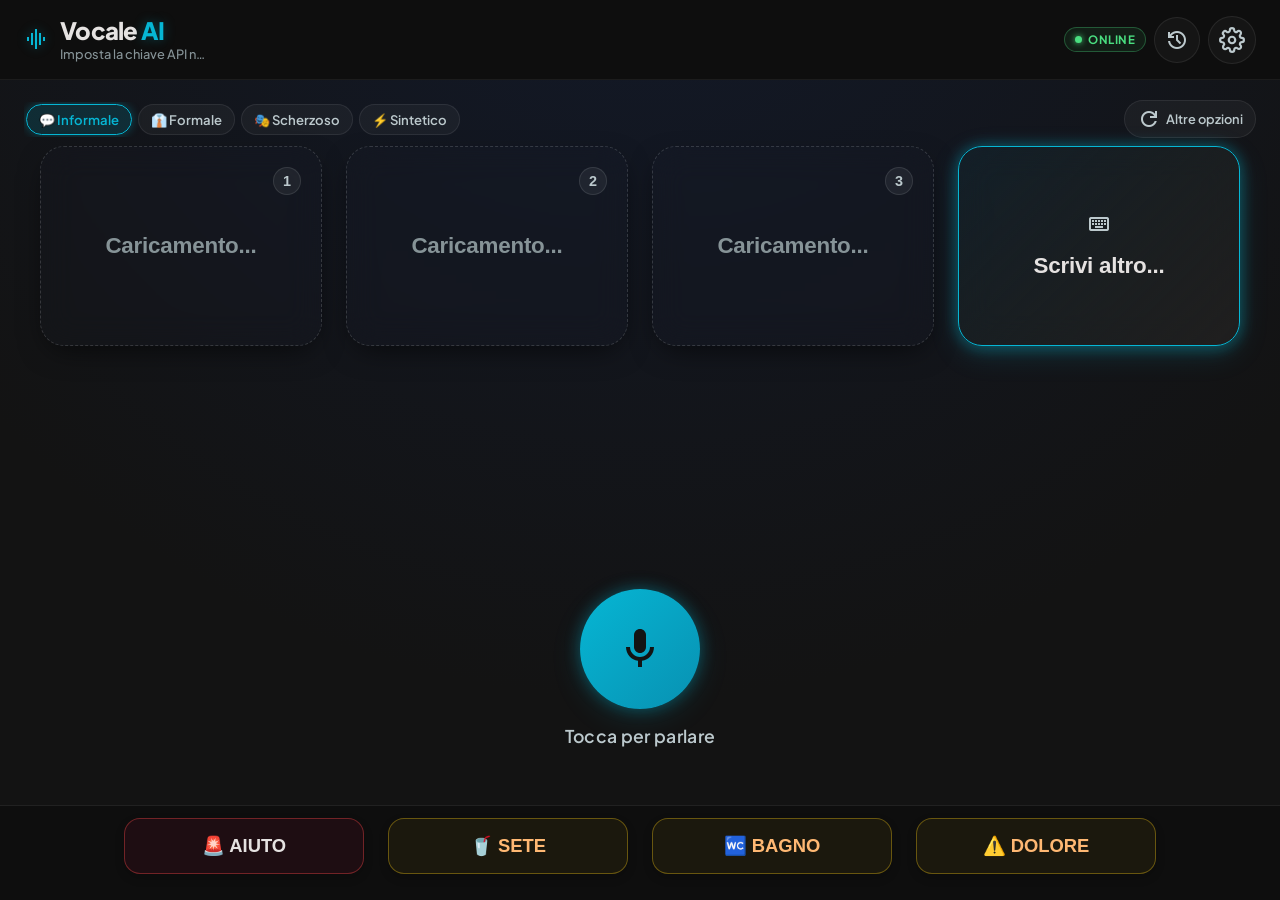
==== commit e6f87de8: "feat: implement mobile-first suite, tone selector, and gemini model discovery - Add quick conversati" ====
--- a/index.html
+++ b/index.html
@@ -38,15 +38,42 @@
             <canvas id="audio-visualizer" width="80" height="20"></canvas>
         </div>
         
-        <button id="settings-open-btn" class="icon-btn" aria-label="Apri impostazioni">
-            <svg viewBox="0 0 24 24" width="28" height="28" fill="none" stroke="currentColor" stroke-width="2" stroke-linecap="round" stroke-linejoin="round">
-                <circle cx="12" cy="12" r="3"></circle>
-                <path d="M19.4 15a1.65 1.65 0 0 0 .33 1.82l.06.06a2 2 0 1 1-2.83 2.83l-.06-.06a1.65 1.65 0 0 0-1.82-.33 1.65 1.65 0 0 0-1 1.51V21a2 2 0 0 1-4 0v-.09A1.65 1.65 0 0 0 9 19.4a1.65 1.65 0 0 0-1.82.33l-.06.06a2 2 0 1 1-2.83-2.83l.06-.06a1.65 1.65 0 0 0 .33-1.82 1.65 1.65 0 0 0-1.51-1H3a2 2 0 0 1 0-4h.09A1.65 1.65 0 0 0 4.6 9a1.65 1.65 0 0 0-.33-1.82l-.06-.06a2 2 0 1 1 2.83-2.83l.06.06a1.65 1.65 0 0 0 1.82.33H9a1.65 1.65 0 0 0 1-1.51V3a2 2 0 0 1 4 0v.09a1.65 1.65 0 0 0 1 1.51 1.65 1.65 0 0 0 1.82-.33l.06-.06a2 2 0 1 1 2.83 2.83l-.06.06a1.65 1.65 0 0 0-.33 1.82V9a1.65 1.65 0 0 0 1.51 1H21a2 2 0 0 1 0 4h-.09a1.65 1.65 0 0 0-1.51 1z"></path>
-            </svg>
-        </button>
+        <div class="header-right">
+            <!-- Network status badge -->
+            <div id="network-badge" class="network-badge online" title="Stato Rete: Online (Gemini)">
+                <span class="badge-dot"></span>
+                <span class="badge-text">Online</span>
+            </div>
+            
+            <button id="history-open-btn" class="icon-btn" aria-label="Cronologia dialoghi" title="Cronologia dialoghi">
+                <span class="material-symbols-outlined">history</span>
+            </button>
+
+            <button id="settings-open-btn" class="icon-btn" aria-label="Apri impostazioni" title="Impostazioni">
+                <svg viewBox="0 0 24 24" width="26" height="26" fill="none" stroke="currentColor" stroke-width="2" stroke-linecap="round" stroke-linejoin="round">
+                    <circle cx="12" cy="12" r="3"></circle>
+                    <path d="M19.4 15a1.65 1.65 0 0 0 .33 1.82l.06.06a2 2 0 1 1-2.83 2.83l-.06-.06a1.65 1.65 0 0 0-1.82-.33 1.65 1.65 0 0 0-1 1.51V21a2 2 0 0 1-4 0v-.09A1.65 1.65 0 0 0 9 19.4a1.65 1.65 0 0 0-1.82.33l-.06.06a2 2 0 1 1-2.83-2.83l.06-.06a1.65 1.65 0 0 0 .33-1.82 1.65 1.65 0 0 0-1.51-1H3a2 2 0 0 1 0-4h.09A1.65 1.65 0 0 0 4.6 9a1.65 1.65 0 0 0-.33-1.82l-.06-.06a2 2 0 1 1 2.83-2.83l.06.06a1.65 1.65 0 0 0 1.82.33H9a1.65 1.65 0 0 0 1-1.51V3a2 2 0 0 1 4 0v.09a1.65 1.65 0 0 0 1 1.51 1.65 1.65 0 0 0 1.82-.33l.06-.06a2 2 0 1 1 2.83 2.83l-.06.06a1.65 1.65 0 0 0-.33 1.82V9a1.65 1.65 0 0 0 1.51 1H21a2 2 0 0 1 0 4h-.09a1.65 1.65 0 0 0-1.51 1z"></path>
+                </svg>
+            </button>
+        </div>
     </header>
 
     <main class="container">
+        <!-- Quick Tone Selector & Regenerate Actions -->
+        <div class="tone-bar-container">
+            <div class="tone-pills" id="tone-pills" role="radiogroup" aria-label="Tono conversazionale">
+                <button class="tone-pill active" data-tone="informale" role="radio" aria-checked="true">💬 Informale</button>
+                <button class="tone-pill" data-tone="formale" role="radio" aria-checked="false">👔 Formale</button>
+                <button class="tone-pill" data-tone="scherzoso" role="radio" aria-checked="false">🎭 Scherzoso</button>
+                <button class="tone-pill" data-tone="sintetico" role="radio" aria-checked="false">⚡ Sintetico</button>
+            </div>
+            
+            <button id="regen-btn" class="regen-btn" aria-label="Altre opzioni di risposta" title="Rigenera 3 risposte alternative">
+                <span class="material-symbols-outlined regen-icon">refresh</span>
+                <span class="regen-text">Altre opzioni</span>
+            </button>
+        </div>
+
         <section class="interaction-area">
             <div class="grid-layout">
                 <!-- Predictive Buttons (Populated by JS) -->
@@ -135,15 +162,20 @@
                     <div class="form-group half">
                         <label for="model-select">Modello IA</label>
                         <select id="model-select">
-                            <option value="gemini-3.1-flash-lite">3.1 Flash-Lite (Veloce)</option>
-                            <option value="gemini-3.5-flash">3.5 Flash (Bilanciato)</option>
-                            <option value="gemini-2.5-flash">2.5 Flash (Legacy)</option>
+                            <option value="gemini-2.5-flash-lite">Gemini 2.5 Flash-Lite (Ultra Veloce ⚡)</option>
+                            <option value="gemini-2.5-flash">Gemini 2.5 Flash (Bilanciato 🚀)</option>
+                            <option value="gemini-flash-lite-latest">Gemini Flash-Lite Latest (Sempre Aggiornato)</option>
+                            <option value="gemini-flash-latest">Gemini Flash Latest (Sempre Aggiornato)</option>
+                            <option value="gemini-2.0-flash">Gemini 2.0 Flash (Stabile)</option>
                         </select>
                     </div>
                 </div>
 
-                <div class="form-group">
-                    <label for="voice-select">Voce Sintesi Vocale (TTS)</label>
+                <div class="form-group voice-group">
+                    <div class="voice-label-row">
+                        <label for="voice-select">Voce Sintesi Vocale (TTS)</label>
+                        <button type="button" id="voice-preview-btn" class="mini-action-btn">🔊 Prova voce</button>
+                    </div>
                     <select id="voice-select">
                         <!-- Populated by JS -->
                     </select>
@@ -184,12 +216,37 @@
                 </div>
 
                 <div class="form-group danger-zone">
-                    <h3>Dati & Memoria</h3>
+                    <h3>Dati & Backup</h3>
+                    <div class="backup-actions-row">
+                        <button type="button" id="export-backup-btn" class="secondary-btn">📥 Esporta Backup (JSON)</button>
+                        <button type="button" id="import-backup-btn" class="secondary-btn">📤 Importa Backup (JSON)</button>
+                        <input type="file" id="import-backup-file" accept=".json" style="display: none;">
+                    </div>
                     <button id="clear-memory-btn" class="secondary-btn danger">Cancella cronologia risposte</button>
                 </div>
             </div>
             <div class="modal-footer">
                 <button id="settings-save-btn" class="primary-btn">Salva Impostazioni</button>
+            </div>
+        </div>
+    </div>
+
+    <!-- CONVERSATION HISTORY MODAL -->
+    <div id="history-modal" class="modal-overlay hidden" role="dialog" aria-modal="true" aria-labelledby="history-title">
+        <div class="modal-content history-modal-content">
+            <div class="modal-header">
+                <div class="header-title-wrapper">
+                    <span class="material-symbols-outlined text-primary">history</span>
+                    <h2 id="history-title">Cronologia Dialoghi</h2>
+                </div>
+                <button id="history-close-btn" class="close-btn" aria-label="Chiudi cronologia">&times;</button>
+            </div>
+            <div class="modal-body history-body" id="history-chat-log">
+                <!-- Populated dynamically by JS -->
+            </div>
+            <div class="modal-footer history-footer">
+                <button id="history-clear-btn" class="secondary-btn danger">Pulisci</button>
+                <button id="history-done-btn" class="primary-btn">Chiudi</button>
             </div>
         </div>
     </div>
--- a/style.css
+++ b/style.css
@@ -163,6 +163,55 @@
     flex-shrink: 0;
 }
 
+.header-right {
+    display: flex;
+    align-items: center;
+    gap: 8px;
+}
+
+/* Network Status Badge */
+.network-badge {
+    display: flex;
+    align-items: center;
+    gap: 6px;
+    padding: 4px 10px;
+    border-radius: 20px;
+    font-size: 0.72rem;
+    font-weight: 700;
+    letter-spacing: 0.04em;
+    text-transform: uppercase;
+    background: rgba(255, 255, 255, 0.04);
+    border: 1px solid rgba(255, 255, 255, 0.08);
+    transition: var(--transition-smooth);
+    flex-shrink: 0;
+}
+
+.network-badge.online {
+    color: #4ade80;
+    border-color: rgba(74, 222, 128, 0.3);
+    background: rgba(74, 222, 128, 0.08);
+}
+
+.network-badge.offline {
+    color: #fb923c;
+    border-color: rgba(251, 146, 60, 0.3);
+    background: rgba(251, 146, 60, 0.08);
+}
+
+.badge-dot {
+    width: 7px;
+    height: 7px;
+    border-radius: 50%;
+    background-color: currentColor;
+    box-shadow: 0 0 6px currentColor;
+    animation: pulse-dot 2s infinite ease-in-out;
+}
+
+@keyframes pulse-dot {
+    0%, 100% { transform: scale(1); opacity: 0.8; }
+    50% { transform: scale(1.3); opacity: 1; }
+}
+
 .icon-btn {
     background: rgba(255, 255, 255, 0.03);
     border: 1px solid rgba(255, 255, 255, 0.08);
@@ -181,8 +230,94 @@
     color: var(--text-primary);
     background-color: rgba(255, 255, 255, 0.08);
     border-color: var(--accent-cyan);
-    transform: rotate(45deg) scale(1.05);
+    transform: scale(1.05);
     box-shadow: 0 0 15px rgba(6, 182, 212, 0.2);
+}
+
+/* Quick Tone Selector & Regenerate Bar */
+.tone-bar-container {
+    display: flex;
+    align-items: center;
+    justify-content: space-between;
+    gap: 8px;
+    width: 100%;
+    margin-bottom: -8px;
+    flex-shrink: 0;
+}
+
+.tone-pills {
+    display: flex;
+    align-items: center;
+    gap: 6px;
+    overflow-x: auto;
+    padding: 2px;
+    -webkit-overflow-scrolling: touch;
+    scrollbar-width: none;
+}
+
+.tone-pills::-webkit-scrollbar {
+    display: none;
+}
+
+.tone-pill {
+    background: rgba(255, 255, 255, 0.04);
+    border: 1px solid rgba(255, 255, 255, 0.08);
+    color: var(--text-secondary);
+    border-radius: 100px;
+    padding: 6px 12px;
+    font-size: 0.82rem;
+    font-weight: 600;
+    white-space: nowrap;
+    cursor: pointer;
+    transition: var(--transition-smooth);
+    font-family: var(--font-main);
+}
+
+.tone-pill:hover {
+    background: rgba(255, 255, 255, 0.08);
+    color: var(--text-primary);
+    border-color: var(--accent-cyan);
+}
+
+.tone-pill.active {
+    background: rgba(6, 182, 212, 0.15);
+    border-color: var(--accent-cyan);
+    color: var(--accent-cyan);
+    box-shadow: 0 0 10px var(--accent-cyan-glow);
+}
+
+.regen-btn {
+    display: flex;
+    align-items: center;
+    gap: 5px;
+    background: rgba(255, 255, 255, 0.04);
+    border: 1px solid rgba(255, 255, 255, 0.08);
+    color: var(--text-secondary);
+    border-radius: 100px;
+    padding: 6px 12px;
+    font-size: 0.8rem;
+    font-weight: 600;
+    cursor: pointer;
+    white-space: nowrap;
+    transition: var(--transition-smooth);
+    flex-shrink: 0;
+    font-family: var(--font-main);
+}
+
+.regen-btn:hover {
+    background: rgba(6, 182, 212, 0.12);
+    border-color: var(--accent-cyan);
+    color: var(--accent-cyan);
+    box-shadow: 0 0 8px var(--accent-cyan-glow);
+}
+
+.regen-icon {
+    font-size: 1.1rem;
+    transition: transform 0.4s cubic-bezier(0.4, 0, 0.2, 1);
+}
+
+.regen-btn:active .regen-icon {
+    transform: rotate(180deg);
 }
 
 /* Main Container Layout */
@@ -190,8 +325,8 @@
     flex: 1;
     display: flex;
     flex-direction: column;
-    padding: 24px;
-    gap: 20px;
+    padding: 20px 24px 24px;
+    gap: 16px;
     justify-content: center;
     overflow: hidden;
     min-height: 0;
@@ -222,7 +357,7 @@
     flex: 1;
     display: flex;
     flex-direction: column;
-    gap: 24px;
+    gap: 20px;
     min-height: 0;
 }
 
@@ -765,14 +900,150 @@
     border-color: rgba(255, 255, 255, 0.25);
 }
 
-.secondary-btn.danger {
-    border-color: rgba(239, 68, 68, 0.35);
-    color: var(--accent-red);
-}
-
-.secondary-btn.danger:hover {
-    background-color: rgba(239, 68, 68, 0.08);
-    border-color: var(--accent-red);
+/* Voice selection preview button */
+.voice-label-row {
+    display: flex;
+    justify-content: space-between;
+    align-items: center;
+}
+
+.mini-action-btn {
+    background: rgba(6, 182, 212, 0.12);
+    border: 1px solid rgba(6, 182, 212, 0.3);
+    color: var(--accent-cyan);
+    border-radius: 20px;
+    padding: 4px 12px;
+    font-size: 0.8rem;
+    font-weight: 700;
+    cursor: pointer;
+    transition: var(--transition-smooth);
+    font-family: var(--font-main);
+}
+
+.mini-action-btn:hover {
+    background: var(--accent-cyan);
+    color: var(--bg-main);
+    box-shadow: 0 0 10px var(--accent-cyan-glow);
+}
+
+/* Backup and Restore Row */
+.backup-actions-row {
+    display: flex;
+    gap: 10px;
+    margin-bottom: 8px;
+}
+
+.backup-actions-row .secondary-btn {
+    flex: 1;
+    padding: 10px 12px;
+    font-size: 0.85rem;
+    text-align: center;
+}
+
+/* Conversation History Modal */
+.history-modal-content {
+    max-width: 520px;
+    height: 75vh;
+    max-height: 580px;
+}
+
+.header-title-wrapper {
+    display: flex;
+    align-items: center;
+    gap: 10px;
+}
+
+.header-title-wrapper h2 {
+    font-size: 1.45rem;
+    margin: 0;
+}
+
+.history-body {
+    flex: 1;
+    display: flex;
+    flex-direction: column;
+    gap: 12px;
+    padding: 18px 20px;
+    overflow-y: auto;
+}
+
+.chat-turn {
+    display: flex;
+    flex-direction: column;
+    gap: 4px;
+    max-width: 85%;
+    animation: bubble-appear 0.25s ease-out;
+}
+
+@keyframes bubble-appear {
+    from { opacity: 0; transform: translateY(6px); }
+    to { opacity: 1; transform: translateY(0); }
+}
+
+.chat-turn.interlocutore {
+    align-self: flex-start;
+}
+
+.chat-turn.utente {
+    align-self: flex-end;
+}
+
+.chat-sender {
+    font-size: 0.72rem;
+    font-weight: 700;
+    text-transform: uppercase;
+    letter-spacing: 0.05em;
+    color: var(--text-muted);
+    padding: 0 4px;
+}
+
+.chat-turn.utente .chat-sender {
+    text-align: right;
+    color: var(--accent-cyan);
+}
+
+.chat-bubble {
+    padding: 10px 14px;
+    border-radius: 16px;
+    font-size: 0.95rem;
+    line-height: 1.4;
+    word-break: break-word;
+}
+
+.chat-turn.interlocutore .chat-bubble {
+    background-color: var(--bg-card);
+    border: 1px solid rgba(255, 255, 255, 0.08);
+    color: var(--text-primary);
+    border-bottom-left-radius: 4px;
+}
+
+.chat-turn.utente .chat-bubble {
+    background: linear-gradient(135deg, #0891b2 0%, #06b6d4 100%);
+    color: #042f2e;
+    font-weight: 600;
+    border-bottom-right-radius: 4px;
+    box-shadow: 0 4px 12px rgba(6, 182, 212, 0.25);
+}
+
+.history-empty-state {
+    margin: auto;
+    text-align: center;
+    color: var(--text-muted);
+    display: flex;
+    flex-direction: column;
+    align-items: center;
+    gap: 8px;
+    padding: 30px 15px;
+}
+
+.history-empty-state .material-symbols-outlined {
+    font-size: 2.8rem;
+    color: rgba(255, 255, 255, 0.12);
+}
+
+.history-footer {
+    display: flex;
+    justify-content: space-between;
 }
 
 /* Custom Text Modal Specifics */
@@ -970,6 +1241,19 @@
         grid-template-columns: 1fr 1fr;
         gap: 6px;
     }
+
+    .network-badge .badge-text {
+        display: none;
+    }
+
+    .tone-pill {
+        padding: 4px 10px;
+        font-size: 0.78rem;
+    }
+
+    .regen-text {
+        display: none;
+    }
 }
 
 /* Severe height constraints (iPhone SE / Standalone mode) */
@@ -986,53 +1270,67 @@
     .heard-box {
         font-size: 0.8rem;
         padding: 4px 10px;
-        max-width: 50%;
+        max-width: 40%;
     }
     #audio-visualizer {
         display: none; /* Hide visualizer to save CPU and space */
     }
     .container {
-        padding: 10px 12px;
-        gap: 8px;
+        padding: 8px 12px;
+        gap: 6px;
+    }
+    .tone-bar-container {
+        margin-bottom: -4px;
+    }
+    .tone-pill {
+        padding: 3px 8px;
+        font-size: 0.75rem;
+    }
+    .regen-btn {
+        padding: 3px 8px;
+        font-size: 0.75rem;
+    }
+    .regen-text {
+        display: none;
     }
     .interaction-area {
-        gap: 8px;
+        gap: 6px;
     }
     .grid-layout {
-        gap: 8px;
+        gap: 6px;
         aspect-ratio: auto;
     }
     .suggestion-btn {
-        padding: 8px;
+        padding: 6px;
         border-radius: 12px;
         aspect-ratio: auto;
-        height: 95px;
+        height: 90px;
     }
     .btn-icon {
         font-size: 1.3rem;
         margin-bottom: 2px;
     }
     .btn-text {
-        font-size: 0.95rem;
+        font-size: 0.92rem;
     }
     .btn-num {
-        top: 8px;
-        right: 8px;
-        width: 18px;
-        height: 18px;
-        font-size: 0.7rem;
+        top: 6px;
+        right: 6px;
+        width: 16px;
+        height: 16px;
+        font-size: 0.65rem;
     }
     .mic-container {
         padding: 2px 0;
         gap: 2px;
     }
     .mic-pulse-btn {
-        width: 55px;
-        height: 55px;
+        width: 52px;
+        height: 52px;
     }
     .mic-pulse-btn svg {
-        width: 24px;
-        height: 24px;
+        width: 22px;
+        height: 22px;
     }
     .mic-instruction {
         font-size: 0.75rem;
@@ -1042,7 +1340,7 @@
         padding-bottom: calc(env(safe-area-inset-bottom, 0px) + 4px);
     }
     .emergency-btn {
-        height: 48px;
+        height: 46px;
         font-size: 0.85rem;
         border-radius: 10px;
     }
@@ -1063,17 +1361,31 @@
     .heard-box {
         font-size: 0.8rem;
         padding: 4px 10px;
-        max-width: 45%;
+        max-width: 40%;
     }
     #audio-visualizer {
         display: none;
     }
     .container {
-        padding: 6px 16px;
+        padding: 4px 16px;
+        gap: 4px;
+    }
+    .tone-bar-container {
+        margin-bottom: -2px;
         gap: 6px;
     }
+    .tone-pill {
+        padding: 2px 8px;
+        font-size: 0.75rem;
+    }
+    .regen-btn {
+        padding: 2px 8px;
+    }
+    .regen-text {
+        display: none;
+    }
     .interaction-area {
-        gap: 6px;
+        gap: 4px;
         display: flex;
         flex-direction: column;
         justify-content: center;
@@ -1090,17 +1402,17 @@
         aspect-ratio: auto;
         padding: 6px;
         border-radius: 12px;
-        height: 100px;
+        height: 95px;
         align-items: center;
         text-align: center;
         justify-content: center;
     }
     .btn-icon {
-        font-size: 1.4rem;
+        font-size: 1.3rem;
         margin-bottom: 2px;
     }
     .btn-text {
-        font-size: 0.9rem;
+        font-size: 0.88rem;
         margin-top: 0;
         text-align: center;
     }
@@ -1120,26 +1432,26 @@
         justify-content: center;
     }
     .mic-pulse-btn {
-        width: 44px;
-        height: 44px;
+        width: 42px;
+        height: 42px;
         box-shadow: 0 0 10px rgba(6, 182, 212, 0.4);
     }
     .mic-pulse-btn svg {
-        width: 20px;
-        height: 20px;
+        width: 18px;
+        height: 18px;
     }
     .mic-instruction {
-        font-size: 0.8rem;
+        font-size: 0.78rem;
         margin-top: 0;
     }
     .emergency-bar {
-        height: calc(55px + env(safe-area-inset-bottom, 0px));
+        height: calc(52px + env(safe-area-inset-bottom, 0px));
         padding-bottom: calc(env(safe-area-inset-bottom, 0px) + 2px);
         gap: 8px;
     }
     .emergency-btn {
-        height: 40px;
-        font-size: 0.85rem;
+        height: 38px;
+        font-size: 0.82rem;
         border-radius: 10px;
     }
 }
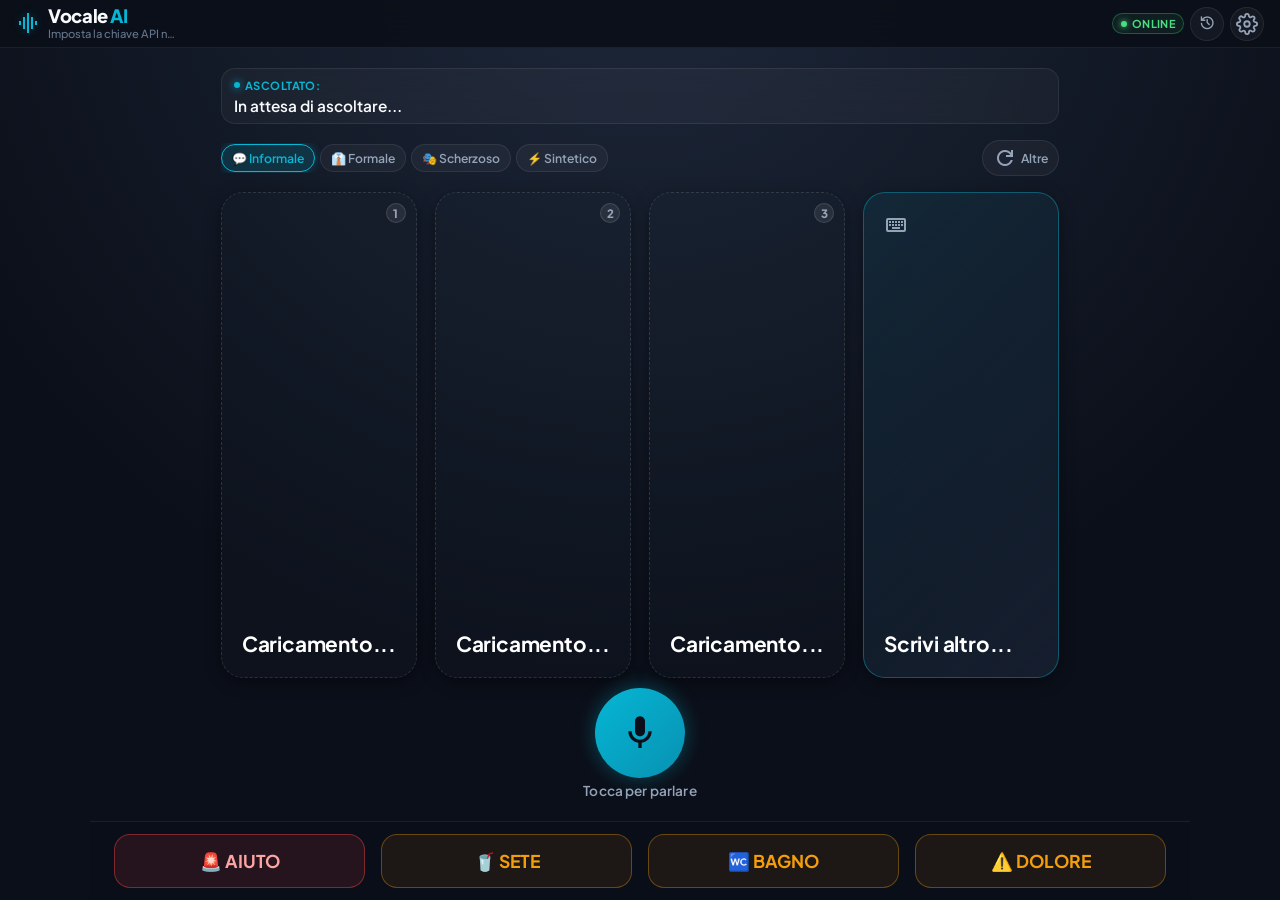
==== commit f2eae725: "refactor(ui): redesign layout and optimize for iPhone 13+ series - Decongest header and move live tr" ====
--- a/index.html
+++ b/index.html
@@ -31,13 +31,6 @@
             </div>
         </div>
         
-        <!-- Context status pill (Stitch style) -->
-        <div id="heard-box" class="heard-box hidden">
-            <span class="heard-label">Ascoltato:</span>
-            <span id="heard-text" class="heard-text">...</span>
-            <canvas id="audio-visualizer" width="80" height="20"></canvas>
-        </div>
-        
         <div class="header-right">
             <!-- Network status badge -->
             <div id="network-badge" class="network-badge online" title="Stato Rete: Online (Gemini)">
@@ -50,7 +43,7 @@
             </button>
 
             <button id="settings-open-btn" class="icon-btn" aria-label="Apri impostazioni" title="Impostazioni">
-                <svg viewBox="0 0 24 24" width="26" height="26" fill="none" stroke="currentColor" stroke-width="2" stroke-linecap="round" stroke-linejoin="round">
+                <svg viewBox="0 0 24 24" width="22" height="22" fill="none" stroke="currentColor" stroke-width="2" stroke-linecap="round" stroke-linejoin="round">
                     <circle cx="12" cy="12" r="3"></circle>
                     <path d="M19.4 15a1.65 1.65 0 0 0 .33 1.82l.06.06a2 2 0 1 1-2.83 2.83l-.06-.06a1.65 1.65 0 0 0-1.82-.33 1.65 1.65 0 0 0-1 1.51V21a2 2 0 0 1-4 0v-.09A1.65 1.65 0 0 0 9 19.4a1.65 1.65 0 0 0-1.82.33l-.06.06a2 2 0 1 1-2.83-2.83l.06-.06a1.65 1.65 0 0 0 .33-1.82 1.65 1.65 0 0 0-1.51-1H3a2 2 0 0 1 0-4h.09A1.65 1.65 0 0 0 4.6 9a1.65 1.65 0 0 0-.33-1.82l-.06-.06a2 2 0 1 1 2.83-2.83l.06.06a1.65 1.65 0 0 0 1.82.33H9a1.65 1.65 0 0 0 1-1.51V3a2 2 0 0 1 4 0v.09a1.65 1.65 0 0 0 1 1.51 1.65 1.65 0 0 0 1.82-.33l.06-.06a2 2 0 1 1 2.83 2.83l-.06.06a1.65 1.65 0 0 0-.33 1.82V9a1.65 1.65 0 0 0 1.51 1H21a2 2 0 0 1 0 4h-.09a1.65 1.65 0 0 0-1.51 1z"></path>
                 </svg>
@@ -59,6 +52,18 @@
     </header>
 
     <main class="container">
+        <!-- Live Speech Context Card (Clean dedicated space) -->
+        <div id="heard-box" class="heard-card" role="region" aria-label="Contesto ascoltato">
+            <div class="heard-card-top">
+                <div class="heard-badge">
+                    <span class="heard-live-dot"></span>
+                    <span class="heard-label">Ascoltato:</span>
+                </div>
+                <canvas id="audio-visualizer" width="70" height="16"></canvas>
+            </div>
+            <div id="heard-text" class="heard-text">In attesa di ascoltare...</div>
+        </div>
+
         <!-- Quick Tone Selector & Regenerate Actions -->
         <div class="tone-bar-container">
             <div class="tone-pills" id="tone-pills" role="radiogroup" aria-label="Tono conversazionale">
@@ -70,7 +75,7 @@
             
             <button id="regen-btn" class="regen-btn" aria-label="Altre opzioni di risposta" title="Rigenera 3 risposte alternative">
                 <span class="material-symbols-outlined regen-icon">refresh</span>
-                <span class="regen-text">Altre opzioni</span>
+                <span class="regen-text">Altre</span>
             </button>
         </div>
 
--- a/style.css
+++ b/style.css
@@ -1,39 +1,35 @@
 /* ==========================================================================
-   Vocale AI - Premium Design System (Inspired by Google Stitch Vibe Design)
+   Vocale AI - Mobile-First Redesign System (Optimized for iPhone 13+)
    ========================================================================== */
 
 :root {
-    /* Color Palette (Fidelity theme from Stitch Design System) */
-    --bg-main: #131313;
-    --bg-card: #201f1f;
-    --bg-card-hover: #353534;
-    --bg-header: #0e0e0e;
-    --border-glow: rgba(6, 182, 212, 0.12);
-    --border-glow-hover: rgba(6, 182, 212, 0.35);
+    /* Color Palette */
+    --bg-main: #0b0f19;
+    --bg-card: #161e2e;
+    --bg-card-hover: #1e293b;
+    --bg-header: rgba(11, 15, 25, 0.94);
     
     /* Text colors */
-    --text-primary: #e5e2e1;
-    --text-secondary: #bcc9cd;
-    --text-muted: #869397;
+    --text-primary: #f8fafc;
+    --text-secondary: #94a3b8;
+    --text-muted: #64748b;
     
     /* Neon Accents & Glows */
     --accent-cyan: #06b6d4;
-    --accent-cyan-glow: rgba(6, 182, 212, 0.35);
-    --accent-yellow: #ffb873;
-    --accent-yellow-glow: rgba(255, 184, 115, 0.25);
-    --accent-red: #ffb4ab;
-    --accent-red-glow: rgba(255, 180, 171, 0.35);
+    --accent-cyan-glow: rgba(6, 182, 212, 0.3);
+    --accent-yellow: #f59e0b;
+    --accent-yellow-glow: rgba(245, 158, 11, 0.25);
+    --accent-red: #ef4444;
+    --accent-red-glow: rgba(239, 68, 68, 0.3);
     
-    /* Tokens */
-    --font-main: 'Plus Jakarta Sans', 'Outfit', -apple-system, BlinkMacSystemFont, "Segoe UI", Roboto, sans-serif;
-    --font-label: 'Atkinson Hyperlegible Next', var(--font-main);
-    --shadow-neon: 0 8px 30px rgba(6, 182, 212, 0.15), 0 0 15px var(--accent-cyan-glow);
-    --shadow-red: 0 8px 30px rgba(255, 180, 171, 0.15), 0 0 15px var(--accent-red-glow);
-    --shadow-card: 0 10px 30px -10px rgba(0, 0, 0, 0.7);
-    --transition-smooth: all 0.3s cubic-bezier(0.4, 0, 0.2, 1);
-}
-
-/* Reset and Base Styles */
+    /* Fonts & Tokens */
+    --font-main: 'Plus Jakarta Sans', -apple-system, BlinkMacSystemFont, "Segoe UI", Roboto, sans-serif;
+    --shadow-card: 0 4px 16px -2px rgba(0, 0, 0, 0.5);
+    --shadow-neon: 0 0 20px rgba(6, 182, 212, 0.35);
+    --transition-smooth: all 0.25s cubic-bezier(0.4, 0, 0.2, 1);
+}
+
+/* Reset and iOS Safe Base */
 * {
     box-sizing: border-box;
     margin: 0;
@@ -41,13 +37,14 @@
     -webkit-tap-highlight-color: transparent;
 }
 
-/* Base Viewport Rules for Native App Feel */
 html, body {
     position: fixed;
     width: 100%;
     height: 100dvh;
+    height: -webkit-fill-available;
     overflow: hidden;
-    background: radial-gradient(circle at 50% -20%, hsl(222, 40%, 12%) 0%, var(--bg-main) 70%);
+    background-color: var(--bg-main);
+    background-image: radial-gradient(circle at 50% -10%, #1e293b 0%, var(--bg-main) 65%);
     color: var(--text-primary);
     font-family: var(--font-main);
     display: flex;
@@ -55,204 +52,256 @@
     -webkit-font-smoothing: antialiased;
 }
 
-/* Sleek Floating Header with Glassmorphism */
+/* ==========================================================================
+   1. Compact Header (Clean, Zero Collision)
+   ========================================================================== */
 .app-header {
-    height: calc(80px + env(safe-area-inset-top, 0px));
-    padding-top: env(safe-area-inset-top, 0px);
+    height: calc(48px + env(safe-area-inset-top, 0px));
+    padding: env(safe-area-inset-top, 0px) 16px 0 16px;
     background-color: var(--bg-header);
     backdrop-filter: blur(20px);
     -webkit-backdrop-filter: blur(20px);
-    border-bottom: 1px solid rgba(255, 255, 255, 0.06);
+    border-bottom: 1px solid rgba(255, 255, 255, 0.07);
     display: flex;
     align-items: center;
     justify-content: space-between;
-    padding-left: 24px;
-    padding-right: 24px;
-    z-index: 10;
-    flex-shrink: 0;
-    gap: 16px;
+    z-index: 20;
+    flex-shrink: 0;
+    gap: 8px;
 }
 
 .header-left {
     display: flex;
     align-items: center;
-    gap: 12px;
+    gap: 8px;
+    min-width: 0;
 }
 
 .logo-icon {
-    font-size: 2rem;
+    font-size: 1.6rem;
     color: var(--accent-cyan);
-    text-shadow: 0 0 12px var(--accent-cyan-glow);
+    text-shadow: 0 0 10px var(--accent-cyan-glow);
+    flex-shrink: 0;
 }
 
 .logo-wrapper {
     display: flex;
     flex-direction: column;
+    min-width: 0;
 }
 
 .logo {
-    font-size: 1.5rem;
+    font-size: 1.15rem;
     font-weight: 800;
-    letter-spacing: -0.03em;
-    color: var(--text-primary);
+    letter-spacing: -0.02em;
     line-height: 1.1;
+    white-space: nowrap;
 }
 
 .logo .accent {
     color: var(--accent-cyan);
-    text-shadow: 0 0 12px var(--accent-cyan-glow);
 }
 
 .status-subtext {
-    font-size: 0.8rem;
+    font-size: 0.7rem;
     color: var(--text-muted);
     font-weight: 500;
-    margin-top: 2px;
     white-space: nowrap;
     overflow: hidden;
     text-overflow: ellipsis;
-    max-width: 150px;
-    transition: var(--transition-smooth);
-}
-
-/* Heard Box inside the Header (Stitch Vibe Pill) */
-.heard-box {
-    display: flex;
-    align-items: center;
-    gap: 12px;
-    font-size: 0.9rem;
+    max-width: 130px;
+}
+
+.header-right {
+    display: flex;
+    align-items: center;
+    gap: 6px;
+    flex-shrink: 0;
+}
+
+/* Network Status Badge */
+.network-badge {
+    display: flex;
+    align-items: center;
+    gap: 5px;
+    padding: 3px 8px;
+    border-radius: 20px;
+    font-size: 0.68rem;
+    font-weight: 700;
+    letter-spacing: 0.03em;
+    text-transform: uppercase;
     background: rgba(255, 255, 255, 0.04);
     border: 1px solid rgba(255, 255, 255, 0.08);
-    padding: 8px 16px;
-    border-radius: 30px;
-    max-width: 45%;
+}
+
+.network-badge.online {
+    color: #4ade80;
+    border-color: rgba(74, 222, 128, 0.3);
+    background: rgba(74, 222, 128, 0.08);
+}
+
+.network-badge.offline {
+    color: #fb923c;
+    border-color: rgba(251, 146, 60, 0.3);
+    background: rgba(251, 146, 60, 0.08);
+}
+
+.badge-dot {
+    width: 6px;
+    height: 6px;
+    border-radius: 50%;
+    background-color: currentColor;
+    box-shadow: 0 0 6px currentColor;
+}
+
+.icon-btn {
+    background: rgba(255, 255, 255, 0.04);
+    border: 1px solid rgba(255, 255, 255, 0.08);
+    color: var(--text-secondary);
+    cursor: pointer;
+    width: 34px;
+    height: 34px;
+    border-radius: 50%;
+    transition: var(--transition-smooth);
+    display: flex;
+    align-items: center;
+    justify-content: center;
+    flex-shrink: 0;
+}
+
+.icon-btn:active {
+    transform: scale(0.92);
+}
+
+.icon-btn:hover {
+    color: var(--text-primary);
+    background-color: rgba(255, 255, 255, 0.08);
+    border-color: var(--accent-cyan);
+}
+
+.icon-btn .material-symbols-outlined {
+    font-size: 1.15rem;
+}
+
+/* ==========================================================================
+   2. Main Flexible Container
+   ========================================================================== */
+.container {
+    flex: 1;
+    min-height: 0;
+    display: flex;
+    flex-direction: column;
+    padding: 10px 14px 6px;
+    gap: 8px;
     overflow: hidden;
-    white-space: nowrap;
-    text-overflow: ellipsis;
-    box-shadow: inset 0 1px 1px rgba(255, 255, 255, 0.05);
-    transition: var(--transition-smooth);
-}
-
-.heard-box.hidden {
-    display: none !important;
-}
-
-.heard-label {
-    color: var(--text-muted);
-    font-weight: 600;
-    font-size: 0.8rem;
+}
+
+/* ==========================================================================
+   3. Live Speech Context Card
+   ========================================================================== */
+.heard-card {
+    background: rgba(255, 255, 255, 0.035);
+    border: 1px solid rgba(255, 255, 255, 0.08);
+    border-radius: 14px;
+    padding: 8px 12px;
+    display: flex;
+    flex-direction: column;
+    gap: 3px;
+    flex-shrink: 0;
+    transition: var(--transition-smooth);
+    backdrop-filter: blur(12px);
+    -webkit-backdrop-filter: blur(12px);
+}
+
+.heard-card-top {
+    display: flex;
+    align-items: center;
+    justify-content: space-between;
+}
+
+.heard-badge {
+    display: flex;
+    align-items: center;
+    gap: 5px;
+    font-size: 0.7rem;
+    font-weight: 700;
     text-transform: uppercase;
-    letter-spacing: 0.05em;
-    flex-shrink: 0;
-}
-
-.heard-text {
-    color: var(--text-primary);
-    font-weight: 500;
-    overflow: hidden;
-    text-overflow: ellipsis;
-}
-
-/* Small Audio Visualizer in Pill */
+    letter-spacing: 0.04em;
+    color: var(--accent-cyan);
+}
+
+.heard-live-dot {
+    width: 6px;
+    height: 6px;
+    border-radius: 50%;
+    background-color: var(--accent-cyan);
+    box-shadow: 0 0 8px var(--accent-cyan);
+    animation: live-pulse 1.8s infinite ease-in-out;
+}
+
+@keyframes live-pulse {
+    0%, 100% { opacity: 0.6; transform: scale(0.9); }
+    50% { opacity: 1; transform: scale(1.2); }
+}
+
 #audio-visualizer {
-    width: 60px;
+    width: 70px;
     height: 16px;
     display: block;
     background: transparent;
     pointer-events: none;
-    flex-shrink: 0;
-}
-
-.header-right {
-    display: flex;
-    align-items: center;
-    gap: 8px;
-}
-
-/* Network Status Badge */
-.network-badge {
-    display: flex;
-    align-items: center;
+}
+
+.heard-text {
+    color: var(--text-primary);
+    font-size: clamp(0.85rem, 2.8vw, 0.96rem);
+    font-weight: 600;
+    line-height: 1.25;
+    white-space: nowrap;
+    overflow: hidden;
+    text-overflow: ellipsis;
+}
+
+/* User Name Alert Highlight */
+@keyframes alert-card-pulse {
+    0%, 100% {
+        box-shadow: 0 0 6px var(--accent-yellow-glow);
+        border-color: rgba(245, 158, 11, 0.4);
+    }
+    50% {
+        box-shadow: 0 0 16px var(--accent-yellow), 0 0 8px var(--accent-yellow-glow);
+        border-color: var(--accent-yellow);
+    }
+}
+
+.heard-card.alert-glow {
+    animation: alert-card-pulse 1.4s infinite ease-in-out;
+    background: rgba(245, 158, 11, 0.08) !important;
+    border-color: var(--accent-yellow) !important;
+}
+
+/* ==========================================================================
+   4. Quick Tone Selector & Regenerate Bar
+   ========================================================================== */
+.tone-bar-container {
+    display: flex;
+    align-items: center;
+    justify-content: space-between;
     gap: 6px;
-    padding: 4px 10px;
-    border-radius: 20px;
-    font-size: 0.72rem;
-    font-weight: 700;
-    letter-spacing: 0.04em;
-    text-transform: uppercase;
-    background: rgba(255, 255, 255, 0.04);
-    border: 1px solid rgba(255, 255, 255, 0.08);
-    transition: var(--transition-smooth);
-    flex-shrink: 0;
-}
-
-.network-badge.online {
-    color: #4ade80;
-    border-color: rgba(74, 222, 128, 0.3);
-    background: rgba(74, 222, 128, 0.08);
-}
-
-.network-badge.offline {
-    color: #fb923c;
-    border-color: rgba(251, 146, 60, 0.3);
-    background: rgba(251, 146, 60, 0.08);
-}
-
-.badge-dot {
-    width: 7px;
-    height: 7px;
-    border-radius: 50%;
-    background-color: currentColor;
-    box-shadow: 0 0 6px currentColor;
-    animation: pulse-dot 2s infinite ease-in-out;
-}
-
-@keyframes pulse-dot {
-    0%, 100% { transform: scale(1); opacity: 0.8; }
-    50% { transform: scale(1.3); opacity: 1; }
-}
-
-.icon-btn {
-    background: rgba(255, 255, 255, 0.03);
-    border: 1px solid rgba(255, 255, 255, 0.08);
-    color: var(--text-secondary);
-    cursor: pointer;
-    padding: 10px;
-    border-radius: 50%;
-    transition: var(--transition-smooth);
-    display: flex;
-    align-items: center;
-    justify-content: center;
-    flex-shrink: 0;
-}
-
-.icon-btn:hover {
-    color: var(--text-primary);
-    background-color: rgba(255, 255, 255, 0.08);
-    border-color: var(--accent-cyan);
-    transform: scale(1.05);
-    box-shadow: 0 0 15px rgba(6, 182, 212, 0.2);
-}
-
-/* Quick Tone Selector & Regenerate Bar */
-.tone-bar-container {
-    display: flex;
-    align-items: center;
-    justify-content: space-between;
-    gap: 8px;
     width: 100%;
-    margin-bottom: -8px;
     flex-shrink: 0;
 }
 
 .tone-pills {
     display: flex;
     align-items: center;
-    gap: 6px;
+    gap: 5px;
     overflow-x: auto;
-    padding: 2px;
+    padding: 1px 0;
     -webkit-overflow-scrolling: touch;
     scrollbar-width: none;
+    flex: 1;
+    min-width: 0;
 }
 
 .tone-pills::-webkit-scrollbar {
@@ -264,23 +313,23 @@
     border: 1px solid rgba(255, 255, 255, 0.08);
     color: var(--text-secondary);
     border-radius: 100px;
-    padding: 6px 12px;
-    font-size: 0.82rem;
+    padding: 5px 10px;
+    font-size: 0.76rem;
     font-weight: 600;
     white-space: nowrap;
     cursor: pointer;
     transition: var(--transition-smooth);
     font-family: var(--font-main);
+    flex-shrink: 0;
 }
 
 .tone-pill:hover {
     background: rgba(255, 255, 255, 0.08);
     color: var(--text-primary);
-    border-color: var(--accent-cyan);
 }
 
 .tone-pill.active {
-    background: rgba(6, 182, 212, 0.15);
+    background: rgba(6, 182, 212, 0.16);
     border-color: var(--accent-cyan);
     color: var(--accent-cyan);
     box-shadow: 0 0 10px var(--accent-cyan-glow);
@@ -289,13 +338,13 @@
 .regen-btn {
     display: flex;
     align-items: center;
-    gap: 5px;
+    gap: 4px;
     background: rgba(255, 255, 255, 0.04);
     border: 1px solid rgba(255, 255, 255, 0.08);
     color: var(--text-secondary);
     border-radius: 100px;
-    padding: 6px 12px;
-    font-size: 0.8rem;
+    padding: 5px 10px;
+    font-size: 0.76rem;
     font-weight: 600;
     cursor: pointer;
     white-space: nowrap;
@@ -308,211 +357,153 @@
     background: rgba(6, 182, 212, 0.12);
     border-color: var(--accent-cyan);
     color: var(--accent-cyan);
-    box-shadow: 0 0 8px var(--accent-cyan-glow);
-}
-
-.regen-icon {
-    font-size: 1.1rem;
-    transition: transform 0.4s cubic-bezier(0.4, 0, 0.2, 1);
 }
 
 .regen-btn:active .regen-icon {
     transform: rotate(180deg);
 }
 
-/* Main Container Layout */
-.container {
-    flex: 1;
-    display: flex;
-    flex-direction: column;
-    padding: 20px 24px 24px;
-    gap: 16px;
-    justify-content: center;
-    overflow: hidden;
-    min-height: 0;
-}
-
-/* Mention Alarm Glow Animation */
-@keyframes alert-glow-anim {
-    0%, 100% {
-        box-shadow: 0 0 5px var(--accent-yellow-glow);
-        border-color: hsla(45, 93%, 47%, 0.4);
-        transform: scale(1);
-    }
-    50% {
-        box-shadow: 0 0 20px var(--accent-yellow), 0 0 10px var(--accent-yellow-glow);
-        border-color: var(--accent-yellow);
-        transform: scale(1.02);
-    }
-}
-
-.heard-box.alert-glow {
-    animation: alert-glow-anim 1.4s infinite ease-in-out;
-    background-color: hsla(45, 93%, 47%, 0.1) !important;
-    border-width: 2px !important;
-}
-
-/* Main Interactive Grid & Mic Section */
+.regen-icon {
+    font-size: 1rem;
+    transition: transform 0.4s cubic-bezier(0.4, 0, 0.2, 1);
+}
+
+/* ==========================================================================
+   5. Interaction Area & Flexible 2x2 Grid
+   ========================================================================== */
 .interaction-area {
     flex: 1;
-    display: flex;
-    flex-direction: column;
-    gap: 20px;
     min-height: 0;
-}
-
-/* Grid Layout for Big Buttons */
+    display: flex;
+    flex-direction: column;
+    gap: 8px;
+}
+
 .grid-layout {
     display: grid;
     grid-template-columns: 1fr 1fr;
     grid-template-rows: 1fr 1fr;
-    gap: 16px;
+    gap: 8px;
     flex: 1;
     min-height: 0;
 }
 
-/* Suggestion Buttons (Glassmorphic Tiles - Stitch style) */
 .suggestion-btn {
     background: var(--bg-card);
-    backdrop-filter: blur(16px);
-    -webkit-backdrop-filter: blur(16px);
     border: 1px solid rgba(255, 255, 255, 0.08);
-    border-radius: 24px;
+    border-radius: 16px;
     color: var(--text-primary);
     cursor: pointer;
     display: flex;
     flex-direction: column;
     align-items: flex-start;
     justify-content: space-between;
-    padding: 20px;
+    padding: 12px 14px;
     transition: var(--transition-smooth);
     box-shadow: var(--shadow-card);
     text-align: left;
     position: relative;
     overflow: hidden;
-    aspect-ratio: 1 / 1;
-}
-
-.suggestion-btn::before {
-    content: '';
-    position: absolute;
-    top: 0;
-    left: 0;
-    right: 0;
-    bottom: 0;
-    background: radial-gradient(circle at 50% 50%, rgba(255, 255, 255, 0.03) 0%, transparent 80%);
-    opacity: 0;
-    transition: var(--transition-smooth);
-}
-
-.suggestion-btn.empty {
-    border-style: dashed;
-    border-color: rgba(255, 255, 255, 0.15);
-    background-color: rgba(30, 41, 59, 0.1);
-    color: var(--text-muted);
-    cursor: not-allowed;
-}
-
-.suggestion-btn.custom-option {
-    border-color: var(--accent-cyan);
-    background: linear-gradient(135deg, hsla(188, 86%, 53%, 0.05) 0%, var(--bg-card) 100%);
-    box-shadow: 0 4px 20px hsla(188, 86%, 53%, 0.1), var(--shadow-neon);
+    flex: 1;
+    min-height: 0;
+    font-family: var(--font-main);
+}
+
+.suggestion-btn:not(.empty):active {
+    transform: scale(0.97);
+    filter: brightness(0.9);
 }
 
 .suggestion-btn:not(.empty):hover {
     background-color: var(--bg-card-hover);
     border-color: var(--accent-cyan);
-    transform: translateY(-4px);
-    box-shadow: 0 10px 25px -5px rgba(0, 0, 0, 0.4), 0 0 15px rgba(6, 182, 212, 0.25);
+    box-shadow: 0 4px 15px rgba(6, 182, 212, 0.2);
+}
+
+.suggestion-btn.empty {
+    border-style: dashed;
+    border-color: rgba(255, 255, 255, 0.12);
+    background-color: rgba(30, 41, 59, 0.15);
+    color: var(--text-muted);
+    cursor: not-allowed;
+}
+
+.suggestion-btn.custom-option {
+    border-color: rgba(6, 182, 212, 0.4);
+    background: linear-gradient(135deg, rgba(6, 182, 212, 0.08) 0%, var(--bg-card) 100%);
+}
+
+.suggestion-btn.custom-option:hover {
+    border-color: var(--accent-cyan);
+    background: linear-gradient(135deg, rgba(6, 182, 212, 0.15) 0%, var(--bg-card-hover) 100%);
+}
+
+.btn-icon {
+    font-size: clamp(1.6rem, 4.8vw, 2.2rem);
+    line-height: 1;
+    color: var(--text-secondary);
+    transition: var(--transition-smooth);
+    margin-bottom: 2px;
 }
 
 .suggestion-btn:hover .btn-icon {
     color: var(--accent-cyan);
 }
 
-.btn-icon {
-    font-size: 2.5rem;
-    line-height: 1;
-    margin-bottom: 8px;
-    transition: var(--transition-smooth);
-    color: var(--text-secondary);
-}
-
-.suggestion-btn:not(.empty):hover::before {
-    opacity: 1;
-}
-
-.suggestion-btn:not(.empty):active {
-    transform: translateY(1px);
-    filter: brightness(0.9);
-}
-
-.suggestion-btn.custom-option:hover {
-    border-color: #22d3ee;
-    background: linear-gradient(135deg, hsla(188, 86%, 53%, 0.12) 0%, var(--bg-card-hover) 100%);
-}
-
-/* Numerical badge indicators absolute in the card corner */
 .btn-num {
-    font-size: 0.8rem;
+    font-size: 0.72rem;
     font-weight: 800;
-    background-color: rgba(255, 255, 255, 0.06);
-    border: 1px solid rgba(255, 255, 255, 0.1);
-    width: 24px;
-    height: 24px;
+    background-color: rgba(255, 255, 255, 0.08);
+    border: 1px solid rgba(255, 255, 255, 0.12);
+    width: 20px;
+    height: 20px;
     display: flex;
     align-items: center;
     justify-content: center;
     border-radius: 50%;
     color: var(--text-secondary);
     position: absolute;
-    top: 16px;
-    right: 16px;
-    transition: var(--transition-smooth);
+    top: 10px;
+    right: 10px;
     z-index: 2;
 }
 
 .suggestion-btn:hover .btn-num {
     background-color: var(--accent-cyan);
+    color: var(--bg-main);
     border-color: var(--accent-cyan);
-    color: var(--bg-main);
-    box-shadow: 0 0 10px var(--accent-cyan-glow);
-}
-
-.custom-option .btn-num {
-    background-color: rgba(6, 182, 212, 0.15);
-    border-color: var(--accent-cyan);
-    color: var(--accent-cyan);
-}
-
-.custom-option:hover .btn-num {
-    background-color: var(--accent-cyan);
-    color: var(--bg-main);
 }
 
 .btn-text {
-    font-size: 1.3rem;
+    font-size: clamp(0.92rem, 3.2vw, 1.15rem);
     font-weight: 700;
-    line-height: 1.25;
+    line-height: 1.2;
     word-break: break-word;
     letter-spacing: -0.01em;
+    color: #ffffff;
+    width: 100%;
     margin-top: auto;
-    width: 100%;
-}
-
-/* Giant Microphone Container & Controls */
+    display: -webkit-box;
+    -webkit-line-clamp: 3;
+    -webkit-box-orient: vertical;
+    overflow: hidden;
+}
+
+/* ==========================================================================
+   6. Ergonomic Microphone Section
+   ========================================================================== */
 .mic-container {
     display: flex;
     flex-direction: column;
     align-items: center;
-    gap: 8px;
-    padding: 10px 0;
+    gap: 4px;
+    padding: 2px 0;
     flex-shrink: 0;
 }
 
 .mic-pulse-btn {
-    width: 95px;
-    height: 95px;
+    width: clamp(64px, 15vw, 76px);
+    height: clamp(64px, 15vw, 76px);
     border-radius: 50%;
     background: linear-gradient(135deg, var(--accent-cyan) 0%, #0891b2 100%);
     color: var(--bg-main);
@@ -524,108 +515,115 @@
     transition: var(--transition-smooth);
     box-shadow: var(--shadow-neon);
     position: relative;
-}
-
-.mic-pulse-btn:hover {
-    transform: scale(1.06);
-    box-shadow: 0 0 30px hsla(188, 86%, 53%, 0.4);
+    flex-shrink: 0;
+}
+
+.mic-pulse-btn svg {
+    width: clamp(26px, 6.5vw, 34px);
+    height: clamp(26px, 6.5vw, 34px);
+}
+
+.mic-pulse-btn:active {
+    transform: scale(0.92);
 }
 
 /* Wave rings animation for mic recording state */
 @keyframes mic-wave-rings {
     0% {
-        box-shadow: 0 0 0 0 hsla(343, 81%, 50%, 0.6), 0 0 0 10px hsla(343, 81%, 50%, 0.4);
+        box-shadow: 0 0 0 0 rgba(239, 68, 68, 0.6), 0 0 0 6px rgba(239, 68, 68, 0.4);
     }
     100% {
-        box-shadow: 0 0 0 25px hsla(343, 81%, 50%, 0), 0 0 0 45px hsla(343, 81%, 50%, 0);
+        box-shadow: 0 0 0 16px rgba(239, 68, 68, 0), 0 0 0 30px rgba(239, 68, 68, 0);
     }
 }
 
 .mic-pulse-btn.listening {
-    background: linear-gradient(135deg, var(--accent-red) 0%, #be123c 100%);
-    color: var(--text-primary);
+    background: linear-gradient(135deg, var(--accent-red) 0%, #dc2626 100%);
+    color: #ffffff;
     animation: mic-wave-rings 1.6s infinite cubic-bezier(0.25, 0, 0, 1);
 }
 
 .mic-instruction {
-    font-size: 0.95rem;
+    font-size: clamp(0.75rem, 2.4vw, 0.85rem);
     font-weight: 600;
     color: var(--text-secondary);
-    letter-spacing: 0.02em;
-}
-
-/* Emergency Footer Bar with Safe Areas */
+    letter-spacing: 0.01em;
+    text-align: center;
+}
+
+/* ==========================================================================
+   7. Emergency Footer Bar (iOS Home Bar Safe)
+   ========================================================================== */
 .emergency-bar {
-    height: calc(105px + env(safe-area-inset-bottom, 0px));
-    padding-bottom: calc(env(safe-area-inset-bottom, 0px) + 14px);
+    display: grid;
+    grid-template-columns: repeat(4, 1fr);
+    gap: 6px;
+    padding: 6px 12px calc(env(safe-area-inset-bottom, 0px) + 6px);
     background-color: var(--bg-header);
     backdrop-filter: blur(20px);
     -webkit-backdrop-filter: blur(20px);
-    border-top: 1px solid rgba(255, 255, 255, 0.08);
-    display: flex;
-    align-items: center;
-    justify-content: space-around;
-    padding-left: 20px;
-    padding-right: 20px;
-    gap: 14px;
-    z-index: 10;
+    border-top: 1px solid rgba(255, 255, 255, 0.07);
+    z-index: 20;
     flex-shrink: 0;
 }
 
 .emergency-btn {
-    flex: 1;
-    height: 70px;
-    font-size: 1.15rem;
-    font-weight: 800;
-    border-radius: 18px;
-    border: 1px solid rgba(250, 204, 21, 0.35);
-    background-color: hsla(45, 93%, 47%, 0.06);
+    height: clamp(42px, 10vw, 50px);
+    font-size: clamp(0.75rem, 2.4vw, 0.88rem);
+    font-weight: 700;
+    border-radius: 12px;
+    border: 1px solid rgba(245, 158, 11, 0.35);
+    background-color: rgba(245, 158, 11, 0.08);
     color: var(--accent-yellow);
     cursor: pointer;
     transition: var(--transition-smooth);
     display: flex;
     align-items: center;
     justify-content: center;
-    box-shadow: 0 4px 10px rgba(0,0,0,0.2);
+    text-align: center;
+    white-space: nowrap;
+    overflow: hidden;
+    text-overflow: ellipsis;
+    padding: 0 4px;
+    font-family: var(--font-main);
+}
+
+.emergency-btn:active {
+    transform: scale(0.94);
 }
 
 .emergency-btn:hover {
-    background-color: hsla(45, 93%, 47%, 0.15);
+    background-color: rgba(245, 158, 11, 0.16);
     border-color: var(--accent-yellow);
-    transform: translateY(-3px);
-    box-shadow: 0 8px 20px hsla(45, 93%, 47%, 0.2);
-}
-
-.emergency-btn:active {
-    transform: scale(0.97);
 }
 
 .emergency-btn.help {
-    border-color: rgba(239, 68, 68, 0.4);
-    background-color: hsla(343, 81%, 50%, 0.08);
-    color: var(--text-primary);
+    border-color: rgba(239, 68, 68, 0.45);
+    background-color: rgba(239, 68, 68, 0.12);
+    color: #fca5a5;
 }
 
 .emergency-btn.help:hover {
-    background-color: hsla(343, 81%, 50%, 0.18);
+    background-color: rgba(239, 68, 68, 0.22);
     border-color: var(--accent-red);
-    box-shadow: 0 8px 20px hsla(343, 81%, 50%, 0.25);
-}
-
-/* Modals System Overlay (Blur backdrop) */
+}
+
+/* ==========================================================================
+   8. Modals System (iOS Touch & Backdrop Blur)
+   ========================================================================== */
 .modal-overlay {
     position: fixed;
     top: 0;
     left: 0;
     right: 0;
     bottom: 0;
-    background-color: rgba(7, 10, 18, 0.65);
+    background-color: rgba(7, 10, 18, 0.7);
     backdrop-filter: blur(15px);
     -webkit-backdrop-filter: blur(15px);
     display: flex;
     align-items: center;
     justify-content: center;
-    padding: 24px;
+    padding: 16px;
     z-index: 100;
     transition: var(--transition-smooth);
 }
@@ -636,29 +634,29 @@
 }
 
 .modal-content {
-    background-color: hsla(217, 33%, 12%, 0.85);
+    background-color: #131c2e;
     backdrop-filter: blur(25px);
     -webkit-backdrop-filter: blur(25px);
-    border: 1px solid var(--accent-cyan-glow);
-    box-shadow: 0 30px 60px -15px rgba(0, 0, 0, 0.7), var(--shadow-neon);
-    border-radius: 28px;
+    border: 1px solid rgba(6, 182, 212, 0.3);
+    box-shadow: 0 20px 40px -10px rgba(0, 0, 0, 0.7), var(--shadow-neon);
+    border-radius: 22px;
     width: 100%;
-    max-width: 480px;
+    max-width: 460px;
     display: flex;
     flex-direction: column;
     overflow: hidden;
-    max-height: calc(100dvh - 48px);
-    animation: modal-enter-anim 0.3s cubic-bezier(0.34, 1.56, 0.64, 1);
+    max-height: calc(100dvh - 32px);
+    animation: modal-enter-anim 0.25s cubic-bezier(0.34, 1.56, 0.64, 1);
 }
 
 @keyframes modal-enter-anim {
-    0% { transform: scale(0.92); opacity: 0; }
+    0% { transform: scale(0.93); opacity: 0; }
     100% { transform: scale(1); opacity: 1; }
 }
 
 .modal-header {
-    padding: 20px 24px;
-    border-bottom: 1px solid rgba(255, 255, 255, 0.05);
+    padding: 16px 18px;
+    border-bottom: 1px solid rgba(255, 255, 255, 0.07);
     display: flex;
     align-items: center;
     justify-content: space-between;
@@ -666,19 +664,19 @@
 }
 
 .modal-header h2 {
-    font-size: 1.55rem;
+    font-size: 1.3rem;
     font-weight: 800;
     letter-spacing: -0.02em;
 }
 
 .close-btn {
-    background: rgba(255, 255, 255, 0.03);
+    background: rgba(255, 255, 255, 0.04);
     border: 1px solid rgba(255, 255, 255, 0.08);
     color: var(--text-secondary);
-    font-size: 1.6rem;
+    font-size: 1.4rem;
     cursor: pointer;
-    width: 40px;
-    height: 40px;
+    width: 36px;
+    height: 36px;
     border-radius: 50%;
     display: flex;
     align-items: center;
@@ -688,47 +686,26 @@
 
 .close-btn:hover {
     color: var(--text-primary);
-    background-color: rgba(255, 255, 255, 0.08);
     border-color: var(--accent-cyan);
-    transform: scale(1.05);
 }
 
 .modal-body {
-    padding: 24px;
+    padding: 18px;
     overflow-y: auto;
     -webkit-overflow-scrolling: touch;
     display: flex;
     flex-direction: column;
-    gap: 18px;
-}
-
-/* Custom Scrollbar */
-.modal-body::-webkit-scrollbar {
-    width: 6px;
-}
-
-.modal-body::-webkit-scrollbar-track {
-    background: transparent;
-}
-
-.modal-body::-webkit-scrollbar-thumb {
-    background: rgba(255, 255, 255, 0.1);
-    border-radius: 3px;
-}
-
-.modal-body::-webkit-scrollbar-thumb:hover {
-    background: var(--accent-cyan-glow);
-}
-
-/* Form Styles */
+    gap: 14px;
+}
+
 .form-group {
     display: flex;
     flex-direction: column;
-    gap: 8px;
+    gap: 6px;
 }
 
 .form-group label {
-    font-size: 0.95rem;
+    font-size: 0.85rem;
     font-weight: 700;
     color: var(--text-secondary);
     letter-spacing: 0.02em;
@@ -739,10 +716,10 @@
 .form-group input[type="text"],
 .form-group select,
 .modal-body textarea {
-    background-color: rgba(9, 13, 22, 0.7);
-    border: 1px solid rgba(255, 255, 255, 0.08);
-    border-radius: 14px;
-    padding: 14px 16px;
+    background-color: rgba(9, 13, 22, 0.75);
+    border: 1px solid rgba(255, 255, 255, 0.1);
+    border-radius: 12px;
+    padding: 12px 14px;
     font-size: 16px; /* Prevents auto-zoom on iOS */
     color: var(--text-primary);
     font-family: var(--font-main);
@@ -757,99 +734,122 @@
     outline: none;
     border-color: var(--accent-cyan);
     box-shadow: 0 0 10px var(--accent-cyan-glow);
-    background-color: rgba(9, 13, 22, 0.9);
 }
 
 .form-group small {
-    font-size: 0.85rem;
+    font-size: 0.78rem;
     color: var(--text-muted);
 }
 
 .form-row {
     display: flex;
-    gap: 16px;
+    gap: 10px;
 }
 
 .form-group.half {
     flex: 1;
 }
 
-/* Sliders Restyling */
+/* Voice Preview Button */
+.voice-label-row {
+    display: flex;
+    justify-content: space-between;
+    align-items: center;
+}
+
+.mini-action-btn {
+    background: rgba(6, 182, 212, 0.12);
+    border: 1px solid rgba(6, 182, 212, 0.3);
+    color: var(--accent-cyan);
+    border-radius: 20px;
+    padding: 3px 10px;
+    font-size: 0.78rem;
+    font-weight: 700;
+    cursor: pointer;
+    transition: var(--transition-smooth);
+    font-family: var(--font-main);
+}
+
+.mini-action-btn:hover {
+    background: var(--accent-cyan);
+    color: var(--bg-main);
+}
+
+/* Sliders */
 .form-group input[type="range"] {
     -webkit-appearance: none;
     width: 100%;
     height: 6px;
     border-radius: 3px;
-    background: rgba(255, 255, 255, 0.08);
+    background: rgba(255, 255, 255, 0.1);
     outline: none;
-    margin: 12px 0;
+    margin: 8px 0;
 }
 
 .form-group input[type="range"]::-webkit-slider-thumb {
     -webkit-appearance: none;
     appearance: none;
-    width: 22px;
-    height: 22px;
+    width: 20px;
+    height: 20px;
     border-radius: 50%;
-    background: linear-gradient(135deg, var(--accent-cyan) 0%, #0891b2 100%);
+    background: var(--accent-cyan);
     cursor: pointer;
-    box-shadow: 0 0 10px var(--accent-cyan-glow);
-    transition: var(--transition-smooth);
-}
-
-.form-group input[type="range"]::-webkit-slider-thumb:hover {
-    transform: scale(1.15);
-    box-shadow: 0 0 15px var(--accent-cyan);
-}
-
-/* Configurable Emergency Styles */
+    box-shadow: 0 0 8px var(--accent-cyan-glow);
+}
+
+/* Emergency Shortcuts Config */
 .emergency-config-section {
-    border-top: 1px solid rgba(255, 255, 255, 0.05);
-    padding-top: 18px;
-    margin-top: 6px;
-    display: flex;
-    flex-direction: column;
-    gap: 12px;
+    border-top: 1px solid rgba(255, 255, 255, 0.07);
+    padding-top: 14px;
+    display: flex;
+    flex-direction: column;
+    gap: 10px;
 }
 
 .emergency-config-section label {
-    font-size: 1.05rem;
-    font-weight: 800;
+    font-size: 0.95rem;
     color: var(--accent-yellow);
 }
 
 .emergency-config-row {
     display: flex;
+    gap: 6px;
+}
+
+.em-input-lbl { flex: 2; }
+.em-input-txt { flex: 3; }
+
+.danger-zone {
+    border-top: 1px solid rgba(255, 255, 255, 0.07);
+    padding-top: 14px;
+}
+
+.danger-zone h3 {
+    font-size: 0.95rem;
+    color: var(--accent-red);
+    margin-bottom: 8px;
+}
+
+.backup-actions-row {
+    display: flex;
     gap: 8px;
-}
-
-.em-input-lbl {
-    flex: 2;
-}
-
-.em-input-txt {
-    flex: 3;
-}
-
-.danger-zone {
-    border-top: 1px solid rgba(255, 255, 255, 0.05);
-    padding-top: 18px;
-    margin-top: 6px;
-}
-
-.danger-zone h3 {
-    font-size: 1.1rem;
-    color: var(--accent-red);
-    margin-bottom: 10px;
-}
-
-/* Modals Footers */
+    margin-bottom: 8px;
+}
+
+.backup-actions-row .secondary-btn {
+    flex: 1;
+    padding: 8px 10px;
+    font-size: 0.8rem;
+    text-align: center;
+}
+
+/* Modal Footer & Buttons */
 .modal-footer {
-    padding: 18px 24px;
-    border-top: 1px solid rgba(255, 255, 255, 0.05);
+    padding: 14px 18px;
+    border-top: 1px solid rgba(255, 255, 255, 0.07);
     display: flex;
     justify-content: flex-end;
-    gap: 12px;
+    gap: 10px;
     flex-shrink: 0;
 }
 
@@ -857,144 +857,83 @@
     background: linear-gradient(135deg, var(--accent-cyan) 0%, #0891b2 100%);
     color: var(--bg-main);
     border: none;
-    border-radius: 14px;
-    padding: 14px 28px;
-    font-size: 1.1rem;
+    border-radius: 12px;
+    padding: 12px 22px;
+    font-size: 0.98rem;
     font-weight: 700;
     cursor: pointer;
     transition: var(--transition-smooth);
-    box-shadow: 0 4px 15px var(--accent-cyan-glow);
+    box-shadow: 0 4px 12px var(--accent-cyan-glow);
+    font-family: var(--font-main);
 }
 
 .primary-btn:hover {
-    background: linear-gradient(135deg, #22d3ee 0%, var(--accent-cyan) 100%);
-    box-shadow: 0 6px 20px var(--accent-cyan);
-    transform: translateY(-2px);
+    box-shadow: 0 6px 18px var(--accent-cyan);
 }
 
 .primary-btn.speak {
     background: linear-gradient(135deg, var(--accent-yellow) 0%, #d97706 100%);
-    box-shadow: 0 4px 15px var(--accent-yellow-glow);
-    color: var(--text-primary);
-}
-
-.primary-btn.speak:hover {
-    background: linear-gradient(135deg, #fbbf24 0%, var(--accent-yellow) 100%);
-    box-shadow: 0 6px 20px rgba(250, 204, 21, 0.45);
+    color: #ffffff;
 }
 
 .secondary-btn {
     background-color: transparent;
-    border: 1px solid rgba(255, 255, 255, 0.12);
+    border: 1px solid rgba(255, 255, 255, 0.15);
     color: var(--text-primary);
-    border-radius: 14px;
-    padding: 14px 28px;
-    font-size: 1.1rem;
+    border-radius: 12px;
+    padding: 12px 20px;
+    font-size: 0.98rem;
     font-weight: 600;
     cursor: pointer;
     transition: var(--transition-smooth);
+    font-family: var(--font-main);
 }
 
 .secondary-btn:hover {
-    background-color: rgba(255, 255, 255, 0.04);
-    border-color: rgba(255, 255, 255, 0.25);
-}
-
-/* Voice selection preview button */
-.voice-label-row {
-    display: flex;
-    justify-content: space-between;
-    align-items: center;
-}
-
-.mini-action-btn {
-    background: rgba(6, 182, 212, 0.12);
-    border: 1px solid rgba(6, 182, 212, 0.3);
-    color: var(--accent-cyan);
-    border-radius: 20px;
-    padding: 4px 12px;
-    font-size: 0.8rem;
-    font-weight: 700;
-    cursor: pointer;
-    transition: var(--transition-smooth);
-    font-family: var(--font-main);
-}
-
-.mini-action-btn:hover {
-    background: var(--accent-cyan);
-    color: var(--bg-main);
-    box-shadow: 0 0 10px var(--accent-cyan-glow);
-}
-
-/* Backup and Restore Row */
-.backup-actions-row {
-    display: flex;
-    gap: 10px;
-    margin-bottom: 8px;
-}
-
-.backup-actions-row .secondary-btn {
-    flex: 1;
-    padding: 10px 12px;
-    font-size: 0.85rem;
-    text-align: center;
-}
-
-/* Conversation History Modal */
+    background-color: rgba(255, 255, 255, 0.05);
+}
+
+.secondary-btn.danger {
+    border-color: rgba(239, 68, 68, 0.4);
+    color: #fca5a5;
+}
+
+/* History Modal */
 .history-modal-content {
-    max-width: 520px;
-    height: 75vh;
-    max-height: 580px;
+    max-width: 500px;
+    height: 70vh;
 }
 
 .header-title-wrapper {
     display: flex;
     align-items: center;
-    gap: 10px;
-}
-
-.header-title-wrapper h2 {
-    font-size: 1.45rem;
-    margin: 0;
+    gap: 8px;
 }
 
 .history-body {
     flex: 1;
     display: flex;
     flex-direction: column;
-    gap: 12px;
-    padding: 18px 20px;
+    gap: 10px;
+    padding: 14px 16px;
     overflow-y: auto;
 }
 
 .chat-turn {
     display: flex;
     flex-direction: column;
-    gap: 4px;
+    gap: 3px;
     max-width: 85%;
-    animation: bubble-appear 0.25s ease-out;
-}
-
-@keyframes bubble-appear {
-    from { opacity: 0; transform: translateY(6px); }
-    to { opacity: 1; transform: translateY(0); }
-}
-
-.chat-turn.interlocutore {
-    align-self: flex-start;
-}
-
-.chat-turn.utente {
-    align-self: flex-end;
-}
+}
+
+.chat-turn.interlocutore { align-self: flex-start; }
+.chat-turn.utente { align-self: flex-end; }
 
 .chat-sender {
-    font-size: 0.72rem;
+    font-size: 0.68rem;
     font-weight: 700;
     text-transform: uppercase;
-    letter-spacing: 0.05em;
     color: var(--text-muted);
-    padding: 0 4px;
 }
 
 .chat-turn.utente .chat-sender {
@@ -1004,16 +943,15 @@
 
 .chat-bubble {
     padding: 10px 14px;
-    border-radius: 16px;
-    font-size: 0.95rem;
-    line-height: 1.4;
+    border-radius: 14px;
+    font-size: 0.9rem;
+    line-height: 1.35;
     word-break: break-word;
 }
 
 .chat-turn.interlocutore .chat-bubble {
     background-color: var(--bg-card);
     border: 1px solid rgba(255, 255, 255, 0.08);
-    color: var(--text-primary);
     border-bottom-left-radius: 4px;
 }
 
@@ -1022,7 +960,6 @@
     color: #042f2e;
     font-weight: 600;
     border-bottom-right-radius: 4px;
-    box-shadow: 0 4px 12px rgba(6, 182, 212, 0.25);
 }
 
 .history-empty-state {
@@ -1032,13 +969,8 @@
     display: flex;
     flex-direction: column;
     align-items: center;
-    gap: 8px;
-    padding: 30px 15px;
-}
-
-.history-empty-state .material-symbols-outlined {
-    font-size: 2.8rem;
-    color: rgba(255, 255, 255, 0.12);
+    gap: 6px;
+    padding: 20px;
 }
 
 .history-footer {
@@ -1046,485 +978,141 @@
     justify-content: space-between;
 }
 
-/* Custom Text Modal Specifics */
+/* Custom Text Modal */
 .custom-text-content {
-    max-width: 580px;
+    max-width: 500px;
 }
 
 .modal-body textarea {
     resize: none;
-    font-size: 16px;
     font-weight: 600;
-    line-height: 1.5;
-}
-
-/* Word Pills Predictive Box */
+    line-height: 1.4;
+}
+
 .quick-words-grid {
     display: grid;
     grid-template-columns: repeat(3, 1fr);
-    gap: 8px;
-    margin-top: 8px;
-    min-height: 100px;
+    gap: 6px;
+    margin-top: 4px;
 }
 
 .word-pill {
-    background-color: rgba(255, 255, 255, 0.03);
-    border: 1px solid rgba(255, 255, 255, 0.07);
+    background-color: rgba(255, 255, 255, 0.04);
+    border: 1px solid rgba(255, 255, 255, 0.08);
     color: var(--text-primary);
-    border-radius: 20px;
-    padding: 12px 10px;
-    font-size: 1.1rem;
+    border-radius: 16px;
+    padding: 8px 6px;
+    font-size: 0.95rem;
     font-weight: 600;
     cursor: pointer;
-    transition: var(--transition-smooth);
     text-align: center;
+    transition: var(--transition-smooth);
 }
 
 .word-pill:hover {
-    background-color: rgba(255, 255, 255, 0.07);
+    background-color: rgba(255, 255, 255, 0.08);
     border-color: var(--accent-cyan);
-    transform: scale(1.03);
-}
-
-.word-pill:active {
-    transform: scale(0.97);
-}
-
-/* ==========================================
-   Adaptive Media Queries for Small Screen iPhones (SE/Mini)
-   ========================================== */
-@media (max-height: 720px) {
+}
+
+/* ==========================================================================
+   9. Media Queries: Landscape & Tablet
+   ========================================================================== */
+
+/* Landscape Mode */
+@media (max-height: 520px) and (orientation: landscape) {
     .app-header {
-        height: calc(56px + env(safe-area-inset-top, 0px));
-        padding-left: 16px;
-        padding-right: 16px;
-    }
-    
-    .logo {
-        font-size: 1.4rem;
-    }
-    
+        height: calc(42px + env(safe-area-inset-top, 0px));
+        padding-top: env(safe-area-inset-top, 0px);
+    }
+    .heard-card {
+        padding: 4px 10px;
+    }
     .container {
-        padding: 14px 16px;
-        gap: 12px;
-    }
-    
-    .status-panel {
-        min-height: 90px;
-        padding: 10px 16px;
-        gap: 2px;
-        border-radius: 14px;
-    }
-    
-    .status-text {
-        font-size: 1.15rem;
-    }
-    
-    #audio-visualizer {
-        height: 25px;
-        margin-top: 2px;
-    }
-    
-    .heard-box {
-        font-size: 0.85rem;
         padding: 4px 12px;
-    }
-    
+        gap: 4px;
+    }
     .interaction-area {
-        gap: 12px;
-    }
-    
+        gap: 4px;
+    }
     .grid-layout {
-        gap: 10px;
-    }
-    
+        grid-template-columns: repeat(4, 1fr);
+        grid-template-rows: 1fr;
+        gap: 6px;
+    }
     .suggestion-btn {
-        padding: 14px 8px;
-        border-radius: 18px;
-        gap: 6px;
-    }
-    
-    .btn-icon {
-        font-size: 1.6rem;
-    }
-    
-    .btn-num {
-        width: 26px;
-        height: 26px;
-        font-size: 0.9rem;
-    }
-    
-    .btn-text {
-        font-size: 1.2rem;
-    }
-    
-    .mic-container {
-        padding: 4px 0;
-        gap: 4px;
-    }
-    
-    .mic-pulse-btn {
-        width: 75px;
-        height: 75px;
-    }
-    
-    .mic-pulse-btn svg {
-        width: 32px;
-        height: 32px;
-    }
-    
-    .mic-instruction {
-        font-size: 0.85rem;
-    }
-    
-    .emergency-bar {
-        height: calc(85px + env(safe-area-inset-bottom, 0px));
-        padding-bottom: calc(env(safe-area-inset-bottom, 0px) + 8px);
-        padding-left: 12px;
-        padding-right: 12px;
-        gap: 10px;
-    }
-    
-    .emergency-btn {
-        height: 60px;
-        font-size: 1rem;
-        border-radius: 14px;
-    }
-    
-    .modal-content {
-        border-radius: 20px;
-        max-height: calc(100dvh - 24px);
-    }
-    
-    .modal-header {
-        padding: 14px 18px;
-    }
-    
-    .modal-body {
-        padding: 16px;
-        gap: 12px;
-    }
-    
-    .form-group label {
-        font-size: 0.85rem;
-    }
-    
-    .form-group input[type="password"],
-    .form-group input[type="text"],
-    .form-group select,
-    .modal-body textarea {
-        padding: 10px 12px;
-        border-radius: 10px;
-    }
-    
-    .emergency-config-section {
-        gap: 8px;
-        padding-top: 12px;
-    }
-    
-    .emergency-config-row {
-        gap: 6px;
-    }
-}
-
-/* Minor responsive grid adjustments for portrait narrow widths */
-@media (max-width: 380px) {
-    .btn-text {
-        font-size: 1.1rem;
-    }
-    
-    .emergency-btn {
-        font-size: 0.95rem;
-    }
-    
-    .quick-words-grid {
-        grid-template-columns: 1fr 1fr;
-        gap: 6px;
-    }
-
-    .network-badge .badge-text {
-        display: none;
-    }
-
-    .tone-pill {
-        padding: 4px 10px;
-        font-size: 0.78rem;
-    }
-
-    .regen-text {
-        display: none;
-    }
-}
-
-/* Severe height constraints (iPhone SE / Standalone mode) */
-@media (max-height: 600px) {
-    .app-header {
-        height: calc(65px + env(safe-area-inset-top, 0px));
-    }
-    .logo {
-        font-size: 1.2rem;
-    }
-    .status-subtext {
-        display: none; /* Hide subtitle to save header space */
-    }
-    .heard-box {
-        font-size: 0.8rem;
-        padding: 4px 10px;
-        max-width: 40%;
-    }
-    #audio-visualizer {
-        display: none; /* Hide visualizer to save CPU and space */
-    }
-    .container {
-        padding: 8px 12px;
-        gap: 6px;
-    }
-    .tone-bar-container {
-        margin-bottom: -4px;
-    }
-    .tone-pill {
-        padding: 3px 8px;
-        font-size: 0.75rem;
-    }
-    .regen-btn {
-        padding: 3px 8px;
-        font-size: 0.75rem;
-    }
-    .regen-text {
-        display: none;
-    }
-    .interaction-area {
-        gap: 6px;
-    }
-    .grid-layout {
-        gap: 6px;
-        aspect-ratio: auto;
-    }
-    .suggestion-btn {
-        padding: 6px;
+        padding: 6px 8px;
         border-radius: 12px;
-        aspect-ratio: auto;
-        height: 90px;
     }
     .btn-icon {
         font-size: 1.3rem;
-        margin-bottom: 2px;
+        margin-bottom: 0;
     }
     .btn-text {
-        font-size: 0.92rem;
-    }
-    .btn-num {
-        top: 6px;
-        right: 6px;
-        width: 16px;
-        height: 16px;
-        font-size: 0.65rem;
+        font-size: 0.85rem;
     }
     .mic-container {
-        padding: 2px 0;
-        gap: 2px;
+        flex-direction: row;
+        gap: 8px;
+        padding: 0;
     }
     .mic-pulse-btn {
-        width: 52px;
-        height: 52px;
-    }
-    .mic-pulse-btn svg {
-        width: 22px;
-        height: 22px;
-    }
-    .mic-instruction {
-        font-size: 0.75rem;
-    }
-    .emergency-bar {
-        height: calc(65px + env(safe-area-inset-bottom, 0px));
-        padding-bottom: calc(env(safe-area-inset-bottom, 0px) + 4px);
-    }
-    .emergency-btn {
-        height: 46px;
-        font-size: 0.85rem;
-        border-radius: 10px;
-    }
-}
-
-/* Landscape mode on mobile devices (height is very small) */
-@media (max-height: 520px) and (orientation: landscape) {
-    .app-header {
-        height: calc(55px + env(safe-area-inset-top, 0px));
-    }
-    .logo {
-        font-size: 1.2rem;
-    }
-    .status-subtext {
-        font-size: 0.7rem;
-        max-width: 120px;
-    }
-    .heard-box {
-        font-size: 0.8rem;
-        padding: 4px 10px;
-        max-width: 40%;
-    }
-    #audio-visualizer {
-        display: none;
-    }
-    .container {
-        padding: 4px 16px;
-        gap: 4px;
-    }
-    .tone-bar-container {
-        margin-bottom: -2px;
-        gap: 6px;
-    }
-    .tone-pill {
-        padding: 2px 8px;
-        font-size: 0.75rem;
-    }
-    .regen-btn {
-        padding: 2px 8px;
-    }
-    .regen-text {
-        display: none;
-    }
-    .interaction-area {
-        gap: 4px;
-        display: flex;
-        flex-direction: column;
-        justify-content: center;
-        width: 100%;
-    }
-    .grid-layout {
-        grid-template-columns: repeat(4, 1fr); /* 4 columns on landscape mobile! */
-        grid-template-rows: 1fr;
-        gap: 8px;
-        aspect-ratio: auto;
-        flex: 0 0 auto;
-    }
-    .suggestion-btn {
-        aspect-ratio: auto;
-        padding: 6px;
-        border-radius: 12px;
-        height: 95px;
-        align-items: center;
-        text-align: center;
-        justify-content: center;
-    }
-    .btn-icon {
-        font-size: 1.3rem;
-        margin-bottom: 2px;
-    }
-    .btn-text {
-        font-size: 0.88rem;
-        margin-top: 0;
-        text-align: center;
-    }
-    .btn-num {
-        top: 6px;
-        right: 6px;
-        width: 16px;
-        height: 16px;
-        font-size: 0.65rem;
-    }
-    .mic-container {
-        flex-direction: row; /* Put mic and text side-by-side! */
-        gap: 12px;
-        margin: 2px auto;
-        padding: 0;
-        align-items: center;
-        justify-content: center;
-    }
-    .mic-pulse-btn {
-        width: 42px;
-        height: 42px;
-        box-shadow: 0 0 10px rgba(6, 182, 212, 0.4);
+        width: 38px;
+        height: 38px;
     }
     .mic-pulse-btn svg {
         width: 18px;
         height: 18px;
     }
-    .mic-instruction {
-        font-size: 0.78rem;
-        margin-top: 0;
-    }
     .emergency-bar {
-        height: calc(52px + env(safe-area-inset-bottom, 0px));
-        padding-bottom: calc(env(safe-area-inset-bottom, 0px) + 2px);
-        gap: 8px;
+        padding: 4px 10px calc(env(safe-area-inset-bottom, 0px) + 2px);
     }
     .emergency-btn {
-        height: 38px;
-        font-size: 0.82rem;
-        border-radius: 10px;
-    }
-}
-
-/* Tablet and Desktop Screens */
+        height: 36px;
+        font-size: 0.8rem;
+    }
+}
+
+/* Tablet & Desktop Screens */
 @media (min-width: 768px) {
+    .container {
+        max-width: 1100px;
+        margin: 0 auto;
+        padding: 20px 24px;
+        gap: 16px;
+    }
     .grid-layout {
         grid-template-columns: repeat(4, 1fr);
         grid-template-rows: 1fr;
-        gap: 24px;
-        max-width: 1200px;
+        gap: 18px;
+    }
+    .suggestion-btn {
+        padding: 20px;
+        border-radius: 22px;
+    }
+    .btn-icon {
+        font-size: 2.8rem;
+    }
+    .btn-text {
+        font-size: 1.3rem;
+    }
+    .mic-pulse-btn {
+        width: 90px;
+        height: 90px;
+    }
+    .mic-pulse-btn svg {
+        width: 40px;
+        height: 40px;
+    }
+    .emergency-bar {
+        max-width: 1100px;
+        margin: 0 auto;
         width: 100%;
-        margin: 0 auto;
-        aspect-ratio: auto;
-    }
-    
-    .suggestion-btn {
-        aspect-ratio: auto;
-        height: 200px;
-        padding: 24px;
-        align-items: center;
-        text-align: center;
-        justify-content: center;
-    }
-    
-    .btn-icon {
-        font-size: 3.2rem;
-        margin-bottom: 16px;
-    }
-    
-    .btn-text {
-        font-size: 1.4rem;
-        margin-top: 0;
-        text-align: center;
-    }
-    
-    .btn-num {
-        top: 20px;
-        right: 20px;
-        width: 28px;
-        height: 28px;
-        font-size: 0.9rem;
-    }
-    
-    .mic-container {
-        margin: 24px auto;
         gap: 16px;
-    }
-    
-    .mic-pulse-btn {
-        width: 120px;
-        height: 120px;
-    }
-    
-    .mic-pulse-btn svg {
-        width: 48px;
-        height: 48px;
-    }
-    
-    .mic-instruction {
+        padding: 12px 24px;
+    }
+    .emergency-btn {
+        height: 54px;
         font-size: 1.1rem;
-    }
-    
-    .emergency-bar {
-        justify-content: center;
-        gap: 24px;
-        height: 95px;
-    }
-    
-    .emergency-btn {
-        max-width: 240px;
-        height: 56px;
-        font-size: 1.15rem;
         border-radius: 16px;
     }
 }
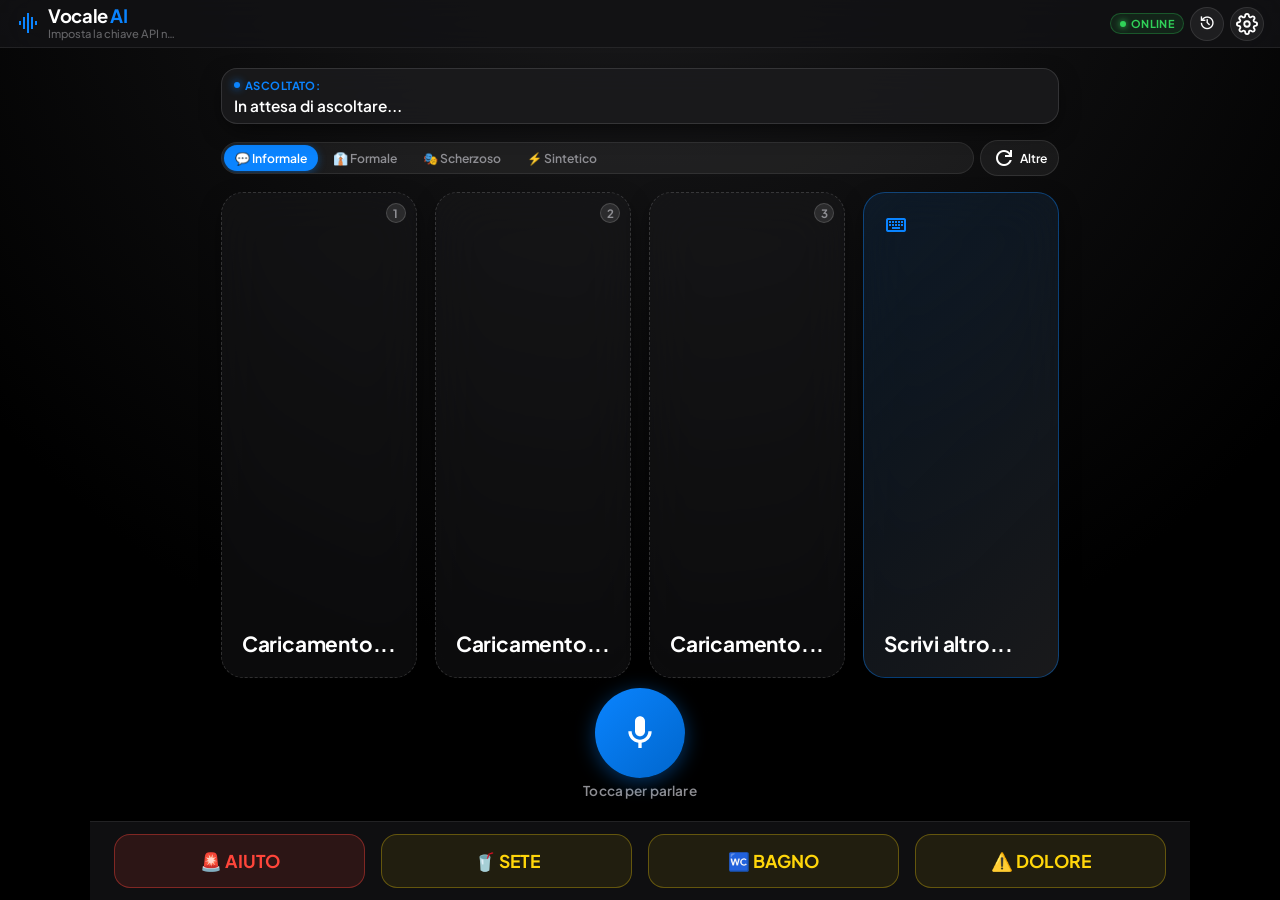
==== commit 4ae6a582: "Add themes gallery and iOS-style UI redesign Add a new themes_gallery.html (10 Stitch designs for iP" ====
--- a/index.html
+++ b/index.html
@@ -221,6 +221,11 @@
                 </div>
 
                 <div class="form-group danger-zone">
+                    <h3>Tema & Galleria Design</h3>
+                    <a href="themes_gallery.html" class="primary-btn" style="text-align: center; text-decoration: none; display: block; margin-bottom: 12px; background: linear-gradient(135deg, #0284c7 0%, #06b6d4 100%);">
+                        🎨 Sfoglia i 10 Design Stitch (iPhone 13+)
+                    </a>
+
                     <h3>Dati & Backup</h3>
                     <div class="backup-actions-row">
                         <button type="button" id="export-backup-btn" class="secondary-btn">📥 Esporta Backup (JSON)</button>
--- a/style.css
+++ b/style.css
@@ -1,35 +1,35 @@
 /* ==========================================================================
-   Vocale AI - Mobile-First Redesign System (Optimized for iPhone 13+)
+   Vocale AI - iOS Minimalist Cupertino Design System (iPhone 13+ Optimized)
    ========================================================================== */
 
 :root {
-    /* Color Palette */
-    --bg-main: #0b0f19;
-    --bg-card: #161e2e;
-    --bg-card-hover: #1e293b;
-    --bg-header: rgba(11, 15, 25, 0.94);
+    /* iOS System Colors & Frosted Glass */
+    --bg-main: #000000;
+    --bg-card: rgba(28, 28, 30, 0.82);
+    --bg-card-hover: rgba(44, 44, 46, 0.95);
+    --bg-header: rgba(18, 18, 20, 0.85);
     
-    /* Text colors */
-    --text-primary: #f8fafc;
-    --text-secondary: #94a3b8;
-    --text-muted: #64748b;
+    /* Text Colors */
+    --text-primary: #ffffff;
+    --text-secondary: #8e8e93;
+    --text-muted: #636366;
     
-    /* Neon Accents & Glows */
-    --accent-cyan: #06b6d4;
-    --accent-cyan-glow: rgba(6, 182, 212, 0.3);
-    --accent-yellow: #f59e0b;
-    --accent-yellow-glow: rgba(245, 158, 11, 0.25);
-    --accent-red: #ef4444;
-    --accent-red-glow: rgba(239, 68, 68, 0.3);
+    /* Apple System Accent Colors */
+    --accent-cyan: #0a84ff; /* Apple Azure Blue */
+    --accent-cyan-glow: rgba(10, 132, 255, 0.3);
+    --accent-yellow: #ffd60a; /* Apple Amber Yellow */
+    --accent-yellow-glow: rgba(255, 214, 10, 0.25);
+    --accent-red: #ff453a; /* Apple System Red */
+    --accent-red-glow: rgba(255, 69, 58, 0.3);
     
-    /* Fonts & Tokens */
-    --font-main: 'Plus Jakarta Sans', -apple-system, BlinkMacSystemFont, "Segoe UI", Roboto, sans-serif;
-    --shadow-card: 0 4px 16px -2px rgba(0, 0, 0, 0.5);
-    --shadow-neon: 0 0 20px rgba(6, 182, 212, 0.35);
-    --transition-smooth: all 0.25s cubic-bezier(0.4, 0, 0.2, 1);
-}
-
-/* Reset and iOS Safe Base */
+    /* Typography & Depth */
+    --font-main: -apple-system, BlinkMacSystemFont, 'Plus Jakarta Sans', "SF Pro Display", "SF Pro Text", "Segoe UI", Roboto, sans-serif;
+    --shadow-card: 0 8px 24px -6px rgba(0, 0, 0, 0.7);
+    --shadow-neon: 0 0 20px rgba(10, 132, 255, 0.35);
+    --transition-smooth: all 0.25s cubic-bezier(0.25, 1, 0.5, 1);
+}
+
+/* Reset and iOS Base */
 * {
     box-sizing: border-box;
     margin: 0;
@@ -44,7 +44,7 @@
     height: -webkit-fill-available;
     overflow: hidden;
     background-color: var(--bg-main);
-    background-image: radial-gradient(circle at 50% -10%, #1e293b 0%, var(--bg-main) 65%);
+    background-image: radial-gradient(circle at 50% -15%, #1c1c1e 0%, #000000 70%);
     color: var(--text-primary);
     font-family: var(--font-main);
     display: flex;
@@ -53,15 +53,15 @@
 }
 
 /* ==========================================================================
-   1. Compact Header (Clean, Zero Collision)
+   1. Compact iOS Header (Safe Area Top & Frosted Acrylic)
    ========================================================================== */
 .app-header {
     height: calc(48px + env(safe-area-inset-top, 0px));
     padding: env(safe-area-inset-top, 0px) 16px 0 16px;
     background-color: var(--bg-header);
-    backdrop-filter: blur(20px);
-    -webkit-backdrop-filter: blur(20px);
-    border-bottom: 1px solid rgba(255, 255, 255, 0.07);
+    backdrop-filter: blur(25px);
+    -webkit-backdrop-filter: blur(25px);
+    border-bottom: 1px solid rgba(255, 255, 255, 0.08);
     display: flex;
     align-items: center;
     justify-content: space-between;
@@ -80,7 +80,6 @@
 .logo-icon {
     font-size: 1.6rem;
     color: var(--accent-cyan);
-    text-shadow: 0 0 10px var(--accent-cyan-glow);
     flex-shrink: 0;
 }
 
@@ -92,7 +91,7 @@
 
 .logo {
     font-size: 1.15rem;
-    font-weight: 800;
+    font-weight: 700;
     letter-spacing: -0.02em;
     line-height: 1.1;
     white-space: nowrap;
@@ -124,26 +123,26 @@
     display: flex;
     align-items: center;
     gap: 5px;
-    padding: 3px 8px;
+    padding: 3px 9px;
     border-radius: 20px;
     font-size: 0.68rem;
     font-weight: 700;
     letter-spacing: 0.03em;
     text-transform: uppercase;
-    background: rgba(255, 255, 255, 0.04);
-    border: 1px solid rgba(255, 255, 255, 0.08);
+    background: rgba(255, 255, 255, 0.06);
+    border: 1px solid rgba(255, 255, 255, 0.1);
 }
 
 .network-badge.online {
-    color: #4ade80;
-    border-color: rgba(74, 222, 128, 0.3);
-    background: rgba(74, 222, 128, 0.08);
+    color: #30d158;
+    border-color: rgba(48, 209, 88, 0.3);
+    background: rgba(48, 209, 88, 0.1);
 }
 
 .network-badge.offline {
-    color: #fb923c;
-    border-color: rgba(251, 146, 60, 0.3);
-    background: rgba(251, 146, 60, 0.08);
+    color: #ff9f0a;
+    border-color: rgba(255, 159, 10, 0.3);
+    background: rgba(255, 159, 10, 0.1);
 }
 
 .badge-dot {
@@ -155,9 +154,9 @@
 }
 
 .icon-btn {
-    background: rgba(255, 255, 255, 0.04);
-    border: 1px solid rgba(255, 255, 255, 0.08);
-    color: var(--text-secondary);
+    background: rgba(255, 255, 255, 0.06);
+    border: 1px solid rgba(255, 255, 255, 0.1);
+    color: var(--text-primary);
     cursor: pointer;
     width: 34px;
     height: 34px;
@@ -171,12 +170,7 @@
 
 .icon-btn:active {
     transform: scale(0.92);
-}
-
-.icon-btn:hover {
-    color: var(--text-primary);
-    background-color: rgba(255, 255, 255, 0.08);
-    border-color: var(--accent-cyan);
+    background-color: rgba(255, 255, 255, 0.15);
 }
 
 .icon-btn .material-symbols-outlined {
@@ -197,20 +191,21 @@
 }
 
 /* ==========================================================================
-   3. Live Speech Context Card
+   3. Live Speech Context Card (Frosted Glass Cupertino Panel)
    ========================================================================== */
 .heard-card {
-    background: rgba(255, 255, 255, 0.035);
-    border: 1px solid rgba(255, 255, 255, 0.08);
-    border-radius: 14px;
+    background: var(--bg-card);
+    border: 1px solid rgba(255, 255, 255, 0.12);
+    border-radius: 16px;
     padding: 8px 12px;
     display: flex;
     flex-direction: column;
     gap: 3px;
     flex-shrink: 0;
     transition: var(--transition-smooth);
-    backdrop-filter: blur(12px);
-    -webkit-backdrop-filter: blur(12px);
+    backdrop-filter: blur(20px);
+    -webkit-backdrop-filter: blur(20px);
+    box-shadow: var(--shadow-card);
 }
 
 .heard-card-top {
@@ -262,26 +257,26 @@
     text-overflow: ellipsis;
 }
 
-/* User Name Alert Highlight */
+/* Mention Alert */
 @keyframes alert-card-pulse {
     0%, 100% {
-        box-shadow: 0 0 6px var(--accent-yellow-glow);
-        border-color: rgba(245, 158, 11, 0.4);
+        box-shadow: 0 0 8px var(--accent-yellow-glow);
+        border-color: rgba(255, 214, 10, 0.4);
     }
     50% {
-        box-shadow: 0 0 16px var(--accent-yellow), 0 0 8px var(--accent-yellow-glow);
+        box-shadow: 0 0 18px var(--accent-yellow), 0 0 8px var(--accent-yellow-glow);
         border-color: var(--accent-yellow);
     }
 }
 
 .heard-card.alert-glow {
     animation: alert-card-pulse 1.4s infinite ease-in-out;
-    background: rgba(245, 158, 11, 0.08) !important;
+    background: rgba(255, 214, 10, 0.12) !important;
     border-color: var(--accent-yellow) !important;
 }
 
 /* ==========================================================================
-   4. Quick Tone Selector & Regenerate Bar
+   4. iOS-Style Segmented Tone Pills & Action Bar
    ========================================================================== */
 .tone-bar-container {
     display: flex;
@@ -295,13 +290,16 @@
 .tone-pills {
     display: flex;
     align-items: center;
-    gap: 5px;
+    gap: 4px;
     overflow-x: auto;
-    padding: 1px 0;
+    padding: 2px;
     -webkit-overflow-scrolling: touch;
     scrollbar-width: none;
     flex: 1;
     min-width: 0;
+    background: rgba(255, 255, 255, 0.06);
+    border-radius: 100px;
+    border: 1px solid rgba(255, 255, 255, 0.08);
 }
 
 .tone-pills::-webkit-scrollbar {
@@ -309,11 +307,11 @@
 }
 
 .tone-pill {
-    background: rgba(255, 255, 255, 0.04);
-    border: 1px solid rgba(255, 255, 255, 0.08);
+    background: transparent;
+    border: none;
     color: var(--text-secondary);
     border-radius: 100px;
-    padding: 5px 10px;
+    padding: 5px 11px;
     font-size: 0.76rem;
     font-weight: 600;
     white-space: nowrap;
@@ -324,26 +322,24 @@
 }
 
 .tone-pill:hover {
-    background: rgba(255, 255, 255, 0.08);
     color: var(--text-primary);
 }
 
 .tone-pill.active {
-    background: rgba(6, 182, 212, 0.16);
-    border-color: var(--accent-cyan);
-    color: var(--accent-cyan);
-    box-shadow: 0 0 10px var(--accent-cyan-glow);
+    background: var(--accent-cyan);
+    color: #ffffff;
+    box-shadow: 0 2px 8px rgba(10, 132, 255, 0.4);
 }
 
 .regen-btn {
     display: flex;
     align-items: center;
     gap: 4px;
-    background: rgba(255, 255, 255, 0.04);
-    border: 1px solid rgba(255, 255, 255, 0.08);
-    color: var(--text-secondary);
+    background: rgba(255, 255, 255, 0.06);
+    border: 1px solid rgba(255, 255, 255, 0.1);
+    color: var(--text-primary);
     border-radius: 100px;
-    padding: 5px 10px;
+    padding: 5px 11px;
     font-size: 0.76rem;
     font-weight: 600;
     cursor: pointer;
@@ -353,23 +349,17 @@
     font-family: var(--font-main);
 }
 
-.regen-btn:hover {
-    background: rgba(6, 182, 212, 0.12);
-    border-color: var(--accent-cyan);
-    color: var(--accent-cyan);
-}
-
 .regen-btn:active .regen-icon {
     transform: rotate(180deg);
 }
 
 .regen-icon {
     font-size: 1rem;
-    transition: transform 0.4s cubic-bezier(0.4, 0, 0.2, 1);
+    transition: transform 0.4s cubic-bezier(0.25, 1, 0.5, 1);
 }
 
 /* ==========================================================================
-   5. Interaction Area & Flexible 2x2 Grid
+   5. Interaction Area & 2x2 Squircle Cards
    ========================================================================== */
 .interaction-area {
     flex: 1;
@@ -390,8 +380,8 @@
 
 .suggestion-btn {
     background: var(--bg-card);
-    border: 1px solid rgba(255, 255, 255, 0.08);
-    border-radius: 16px;
+    border: 1px solid rgba(255, 255, 255, 0.12);
+    border-radius: 18px;
     color: var(--text-primary);
     cursor: pointer;
     display: flex;
@@ -407,54 +397,51 @@
     flex: 1;
     min-height: 0;
     font-family: var(--font-main);
+    backdrop-filter: blur(25px);
+    -webkit-backdrop-filter: blur(25px);
 }
 
 .suggestion-btn:not(.empty):active {
-    transform: scale(0.97);
-    filter: brightness(0.9);
+    transform: scale(0.96);
+    background-color: var(--bg-card-hover);
 }
 
 .suggestion-btn:not(.empty):hover {
     background-color: var(--bg-card-hover);
-    border-color: var(--accent-cyan);
-    box-shadow: 0 4px 15px rgba(6, 182, 212, 0.2);
+    border-color: rgba(10, 132, 255, 0.5);
 }
 
 .suggestion-btn.empty {
     border-style: dashed;
-    border-color: rgba(255, 255, 255, 0.12);
-    background-color: rgba(30, 41, 59, 0.15);
+    border-color: rgba(255, 255, 255, 0.15);
+    background-color: rgba(28, 28, 30, 0.4);
     color: var(--text-muted);
     cursor: not-allowed;
 }
 
 .suggestion-btn.custom-option {
-    border-color: rgba(6, 182, 212, 0.4);
-    background: linear-gradient(135deg, rgba(6, 182, 212, 0.08) 0%, var(--bg-card) 100%);
+    border-color: rgba(10, 132, 255, 0.4);
+    background: linear-gradient(135deg, rgba(10, 132, 255, 0.1) 0%, rgba(28, 28, 30, 0.9) 100%);
 }
 
 .suggestion-btn.custom-option:hover {
     border-color: var(--accent-cyan);
-    background: linear-gradient(135deg, rgba(6, 182, 212, 0.15) 0%, var(--bg-card-hover) 100%);
+    background: linear-gradient(135deg, rgba(10, 132, 255, 0.18) 0%, var(--bg-card-hover) 100%);
 }
 
 .btn-icon {
     font-size: clamp(1.6rem, 4.8vw, 2.2rem);
     line-height: 1;
-    color: var(--text-secondary);
+    color: var(--accent-cyan);
     transition: var(--transition-smooth);
     margin-bottom: 2px;
-}
-
-.suggestion-btn:hover .btn-icon {
-    color: var(--accent-cyan);
 }
 
 .btn-num {
     font-size: 0.72rem;
-    font-weight: 800;
-    background-color: rgba(255, 255, 255, 0.08);
-    border: 1px solid rgba(255, 255, 255, 0.12);
+    font-weight: 700;
+    background-color: rgba(255, 255, 255, 0.1);
+    border: 1px solid rgba(255, 255, 255, 0.15);
     width: 20px;
     height: 20px;
     display: flex;
@@ -470,7 +457,7 @@
 
 .suggestion-btn:hover .btn-num {
     background-color: var(--accent-cyan);
-    color: var(--bg-main);
+    color: #ffffff;
     border-color: var(--accent-cyan);
 }
 
@@ -490,7 +477,7 @@
 }
 
 /* ==========================================================================
-   6. Ergonomic Microphone Section
+   6. Apple Siri-Inspired Microphone
    ========================================================================== */
 .mic-container {
     display: flex;
@@ -505,15 +492,15 @@
     width: clamp(64px, 15vw, 76px);
     height: clamp(64px, 15vw, 76px);
     border-radius: 50%;
-    background: linear-gradient(135deg, var(--accent-cyan) 0%, #0891b2 100%);
-    color: var(--bg-main);
+    background: linear-gradient(135deg, #0a84ff 0%, #0066cc 100%);
+    color: #ffffff;
     border: none;
     cursor: pointer;
     display: flex;
     align-items: center;
     justify-content: center;
     transition: var(--transition-smooth);
-    box-shadow: var(--shadow-neon);
+    box-shadow: 0 4px 20px rgba(10, 132, 255, 0.4);
     position: relative;
     flex-shrink: 0;
 }
@@ -527,18 +514,18 @@
     transform: scale(0.92);
 }
 
-/* Wave rings animation for mic recording state */
+/* Wave rings animation */
 @keyframes mic-wave-rings {
     0% {
-        box-shadow: 0 0 0 0 rgba(239, 68, 68, 0.6), 0 0 0 6px rgba(239, 68, 68, 0.4);
+        box-shadow: 0 0 0 0 rgba(255, 69, 58, 0.6), 0 0 0 6px rgba(255, 69, 58, 0.4);
     }
     100% {
-        box-shadow: 0 0 0 16px rgba(239, 68, 68, 0), 0 0 0 30px rgba(239, 68, 68, 0);
+        box-shadow: 0 0 0 16px rgba(255, 69, 58, 0), 0 0 0 30px rgba(255, 69, 58, 0);
     }
 }
 
 .mic-pulse-btn.listening {
-    background: linear-gradient(135deg, var(--accent-red) 0%, #dc2626 100%);
+    background: linear-gradient(135deg, var(--accent-red) 0%, #d70015 100%);
     color: #ffffff;
     animation: mic-wave-rings 1.6s infinite cubic-bezier(0.25, 0, 0, 1);
 }
@@ -552,7 +539,7 @@
 }
 
 /* ==========================================================================
-   7. Emergency Footer Bar (iOS Home Bar Safe)
+   7. Docked Emergency Bar (Cupertino Rounded Buttons)
    ========================================================================== */
 .emergency-bar {
     display: grid;
@@ -560,9 +547,9 @@
     gap: 6px;
     padding: 6px 12px calc(env(safe-area-inset-bottom, 0px) + 6px);
     background-color: var(--bg-header);
-    backdrop-filter: blur(20px);
-    -webkit-backdrop-filter: blur(20px);
-    border-top: 1px solid rgba(255, 255, 255, 0.07);
+    backdrop-filter: blur(25px);
+    -webkit-backdrop-filter: blur(25px);
+    border-top: 1px solid rgba(255, 255, 255, 0.08);
     z-index: 20;
     flex-shrink: 0;
 }
@@ -571,9 +558,9 @@
     height: clamp(42px, 10vw, 50px);
     font-size: clamp(0.75rem, 2.4vw, 0.88rem);
     font-weight: 700;
-    border-radius: 12px;
-    border: 1px solid rgba(245, 158, 11, 0.35);
-    background-color: rgba(245, 158, 11, 0.08);
+    border-radius: 14px;
+    border: 1px solid rgba(255, 214, 10, 0.3);
+    background-color: rgba(255, 214, 10, 0.08);
     color: var(--accent-yellow);
     cursor: pointer;
     transition: var(--transition-smooth);
@@ -593,23 +580,21 @@
 }
 
 .emergency-btn:hover {
-    background-color: rgba(245, 158, 11, 0.16);
-    border-color: var(--accent-yellow);
+    background-color: rgba(255, 214, 10, 0.16);
 }
 
 .emergency-btn.help {
-    border-color: rgba(239, 68, 68, 0.45);
-    background-color: rgba(239, 68, 68, 0.12);
-    color: #fca5a5;
+    border-color: rgba(255, 69, 58, 0.4);
+    background-color: rgba(255, 69, 58, 0.12);
+    color: #ff453a;
 }
 
 .emergency-btn.help:hover {
-    background-color: rgba(239, 68, 68, 0.22);
-    border-color: var(--accent-red);
+    background-color: rgba(255, 69, 58, 0.22);
 }
 
 /* ==========================================================================
-   8. Modals System (iOS Touch & Backdrop Blur)
+   8. Modals System (iOS Acrylic Sheets)
    ========================================================================== */
 .modal-overlay {
     position: fixed;
@@ -617,9 +602,9 @@
     left: 0;
     right: 0;
     bottom: 0;
-    background-color: rgba(7, 10, 18, 0.7);
-    backdrop-filter: blur(15px);
-    -webkit-backdrop-filter: blur(15px);
+    background-color: rgba(0, 0, 0, 0.7);
+    backdrop-filter: blur(20px);
+    -webkit-backdrop-filter: blur(20px);
     display: flex;
     align-items: center;
     justify-content: center;
@@ -634,11 +619,11 @@
 }
 
 .modal-content {
-    background-color: #131c2e;
-    backdrop-filter: blur(25px);
-    -webkit-backdrop-filter: blur(25px);
-    border: 1px solid rgba(6, 182, 212, 0.3);
-    box-shadow: 0 20px 40px -10px rgba(0, 0, 0, 0.7), var(--shadow-neon);
+    background-color: rgba(28, 28, 30, 0.95);
+    backdrop-filter: blur(35px);
+    -webkit-backdrop-filter: blur(35px);
+    border: 1px solid rgba(255, 255, 255, 0.15);
+    box-shadow: 0 25px 50px -12px rgba(0, 0, 0, 0.85);
     border-radius: 22px;
     width: 100%;
     max-width: 460px;
@@ -656,7 +641,7 @@
 
 .modal-header {
     padding: 16px 18px;
-    border-bottom: 1px solid rgba(255, 255, 255, 0.07);
+    border-bottom: 1px solid rgba(255, 255, 255, 0.08);
     display: flex;
     align-items: center;
     justify-content: space-between;
@@ -665,18 +650,18 @@
 
 .modal-header h2 {
     font-size: 1.3rem;
-    font-weight: 800;
+    font-weight: 700;
     letter-spacing: -0.02em;
 }
 
 .close-btn {
-    background: rgba(255, 255, 255, 0.04);
-    border: 1px solid rgba(255, 255, 255, 0.08);
+    background: rgba(255, 255, 255, 0.08);
+    border: none;
     color: var(--text-secondary);
     font-size: 1.4rem;
     cursor: pointer;
-    width: 36px;
-    height: 36px;
+    width: 34px;
+    height: 34px;
     border-radius: 50%;
     display: flex;
     align-items: center;
@@ -686,7 +671,7 @@
 
 .close-btn:hover {
     color: var(--text-primary);
-    border-color: var(--accent-cyan);
+    background-color: rgba(255, 255, 255, 0.15);
 }
 
 .modal-body {
@@ -716,11 +701,11 @@
 .form-group input[type="text"],
 .form-group select,
 .modal-body textarea {
-    background-color: rgba(9, 13, 22, 0.75);
-    border: 1px solid rgba(255, 255, 255, 0.1);
+    background-color: rgba(0, 0, 0, 0.5);
+    border: 1px solid rgba(255, 255, 255, 0.12);
     border-radius: 12px;
     padding: 12px 14px;
-    font-size: 16px; /* Prevents auto-zoom on iOS */
+    font-size: 16px;
     color: var(--text-primary);
     font-family: var(--font-main);
     transition: var(--transition-smooth);
@@ -750,7 +735,6 @@
     flex: 1;
 }
 
-/* Voice Preview Button */
 .voice-label-row {
     display: flex;
     justify-content: space-between;
@@ -758,8 +742,8 @@
 }
 
 .mini-action-btn {
-    background: rgba(6, 182, 212, 0.12);
-    border: 1px solid rgba(6, 182, 212, 0.3);
+    background: rgba(10, 132, 255, 0.15);
+    border: 1px solid rgba(10, 132, 255, 0.3);
     color: var(--accent-cyan);
     border-radius: 20px;
     padding: 3px 10px;
@@ -772,16 +756,15 @@
 
 .mini-action-btn:hover {
     background: var(--accent-cyan);
-    color: var(--bg-main);
-}
-
-/* Sliders */
+    color: #ffffff;
+}
+
 .form-group input[type="range"] {
     -webkit-appearance: none;
     width: 100%;
     height: 6px;
     border-radius: 3px;
-    background: rgba(255, 255, 255, 0.1);
+    background: rgba(255, 255, 255, 0.12);
     outline: none;
     margin: 8px 0;
 }
@@ -792,14 +775,13 @@
     width: 20px;
     height: 20px;
     border-radius: 50%;
-    background: var(--accent-cyan);
-    cursor: pointer;
-    box-shadow: 0 0 8px var(--accent-cyan-glow);
-}
-
-/* Emergency Shortcuts Config */
+    background: #ffffff;
+    cursor: pointer;
+    box-shadow: 0 2px 8px rgba(0, 0, 0, 0.4);
+}
+
 .emergency-config-section {
-    border-top: 1px solid rgba(255, 255, 255, 0.07);
+    border-top: 1px solid rgba(255, 255, 255, 0.08);
     padding-top: 14px;
     display: flex;
     flex-direction: column;
@@ -820,7 +802,7 @@
 .em-input-txt { flex: 3; }
 
 .danger-zone {
-    border-top: 1px solid rgba(255, 255, 255, 0.07);
+    border-top: 1px solid rgba(255, 255, 255, 0.08);
     padding-top: 14px;
 }
 
@@ -843,10 +825,9 @@
     text-align: center;
 }
 
-/* Modal Footer & Buttons */
 .modal-footer {
     padding: 14px 18px;
-    border-top: 1px solid rgba(255, 255, 255, 0.07);
+    border-top: 1px solid rgba(255, 255, 255, 0.08);
     display: flex;
     justify-content: flex-end;
     gap: 10px;
@@ -854,8 +835,8 @@
 }
 
 .primary-btn {
-    background: linear-gradient(135deg, var(--accent-cyan) 0%, #0891b2 100%);
-    color: var(--bg-main);
+    background: var(--accent-cyan);
+    color: #ffffff;
     border: none;
     border-radius: 12px;
     padding: 12px 22px;
@@ -863,22 +844,22 @@
     font-weight: 700;
     cursor: pointer;
     transition: var(--transition-smooth);
-    box-shadow: 0 4px 12px var(--accent-cyan-glow);
+    box-shadow: 0 4px 12px rgba(10, 132, 255, 0.3);
     font-family: var(--font-main);
 }
 
 .primary-btn:hover {
-    box-shadow: 0 6px 18px var(--accent-cyan);
+    box-shadow: 0 6px 18px rgba(10, 132, 255, 0.5);
 }
 
 .primary-btn.speak {
-    background: linear-gradient(135deg, var(--accent-yellow) 0%, #d97706 100%);
-    color: #ffffff;
+    background: linear-gradient(135deg, #ffd60a 0%, #ff9f0a 100%);
+    color: #000000;
 }
 
 .secondary-btn {
     background-color: transparent;
-    border: 1px solid rgba(255, 255, 255, 0.15);
+    border: 1px solid rgba(255, 255, 255, 0.18);
     color: var(--text-primary);
     border-radius: 12px;
     padding: 12px 20px;
@@ -890,12 +871,12 @@
 }
 
 .secondary-btn:hover {
-    background-color: rgba(255, 255, 255, 0.05);
+    background-color: rgba(255, 255, 255, 0.08);
 }
 
 .secondary-btn.danger {
-    border-color: rgba(239, 68, 68, 0.4);
-    color: #fca5a5;
+    border-color: rgba(255, 69, 58, 0.4);
+    color: #ff453a;
 }
 
 /* History Modal */
@@ -943,21 +924,21 @@
 
 .chat-bubble {
     padding: 10px 14px;
-    border-radius: 14px;
+    border-radius: 16px;
     font-size: 0.9rem;
     line-height: 1.35;
     word-break: break-word;
 }
 
 .chat-turn.interlocutore .chat-bubble {
-    background-color: var(--bg-card);
+    background-color: rgba(44, 44, 46, 0.9);
     border: 1px solid rgba(255, 255, 255, 0.08);
     border-bottom-left-radius: 4px;
 }
 
 .chat-turn.utente .chat-bubble {
-    background: linear-gradient(135deg, #0891b2 0%, #06b6d4 100%);
-    color: #042f2e;
+    background: var(--accent-cyan);
+    color: #ffffff;
     font-weight: 600;
     border-bottom-right-radius: 4px;
 }
@@ -997,8 +978,8 @@
 }
 
 .word-pill {
-    background-color: rgba(255, 255, 255, 0.04);
-    border: 1px solid rgba(255, 255, 255, 0.08);
+    background-color: rgba(255, 255, 255, 0.06);
+    border: 1px solid rgba(255, 255, 255, 0.1);
     color: var(--text-primary);
     border-radius: 16px;
     padding: 8px 6px;
@@ -1010,15 +991,13 @@
 }
 
 .word-pill:hover {
-    background-color: rgba(255, 255, 255, 0.08);
+    background-color: rgba(255, 255, 255, 0.12);
     border-color: var(--accent-cyan);
 }
 
 /* ==========================================================================
    9. Media Queries: Landscape & Tablet
    ========================================================================== */
-
-/* Landscape Mode */
 @media (max-height: 520px) and (orientation: landscape) {
     .app-header {
         height: calc(42px + env(safe-area-inset-top, 0px));
@@ -1072,7 +1051,6 @@
     }
 }
 
-/* Tablet & Desktop Screens */
 @media (min-width: 768px) {
     .container {
         max-width: 1100px;
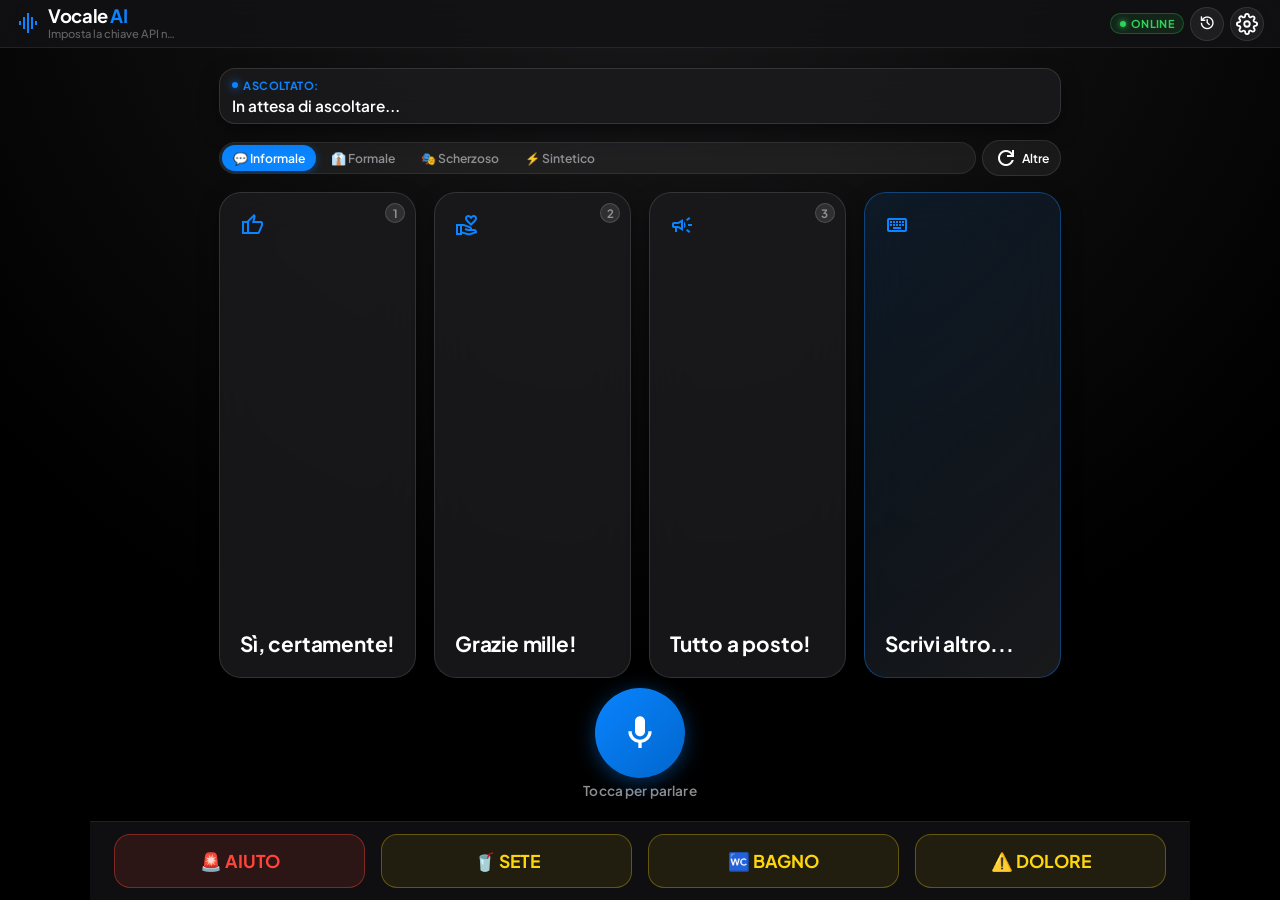
==== commit 3781bca4: "Improve TTS robustness, suggestions & PWA UI Update UI and PWA colors to pure black, bump service-wo" ====
--- a/index.html
+++ b/index.html
@@ -6,7 +6,7 @@
     <title>Vocale AI - CAA Predittiva</title>
     <!-- PWA Settings -->
     <link rel="manifest" href="manifest.json">
-    <meta name="theme-color" content="#0b0f19">
+    <meta name="theme-color" content="#000000">
     <!-- iOS App Capable -->
     <meta name="apple-mobile-web-app-capable" content="yes">
     <meta name="apple-mobile-web-app-status-bar-style" content="black-translucent">
@@ -167,11 +167,11 @@
                     <div class="form-group half">
                         <label for="model-select">Modello IA</label>
                         <select id="model-select">
-                            <option value="gemini-2.5-flash-lite">Gemini 2.5 Flash-Lite (Ultra Veloce ⚡)</option>
-                            <option value="gemini-2.5-flash">Gemini 2.5 Flash (Bilanciato 🚀)</option>
-                            <option value="gemini-flash-lite-latest">Gemini Flash-Lite Latest (Sempre Aggiornato)</option>
-                            <option value="gemini-flash-latest">Gemini Flash Latest (Sempre Aggiornato)</option>
-                            <option value="gemini-2.0-flash">Gemini 2.0 Flash (Stabile)</option>
+                            <option value="gemini-2.0-flash">Gemini 2.0 Flash (Consigliato 🚀)</option>
+                            <option value="gemini-2.0-flash-lite">Gemini 2.0 Flash-Lite (Ultra Veloce ⚡)</option>
+                            <option value="gemini-2.5-flash">Gemini 2.5 Flash (Nuova Generazione)</option>
+                            <option value="gemini-1.5-flash">Gemini 1.5 Flash (Stabile)</option>
+                            <option value="gemini-1.5-pro">Gemini 1.5 Pro (Avanzato)</option>
                         </select>
                     </div>
                 </div>
--- a/style.css
+++ b/style.css
@@ -608,7 +608,7 @@
     display: flex;
     align-items: center;
     justify-content: center;
-    padding: 16px;
+    padding: max(16px, env(safe-area-inset-top, 0px)) max(16px, env(safe-area-inset-right, 0px)) max(16px, env(safe-area-inset-bottom, 0px)) max(16px, env(safe-area-inset-left, 0px));
     z-index: 100;
     transition: var(--transition-smooth);
 }
